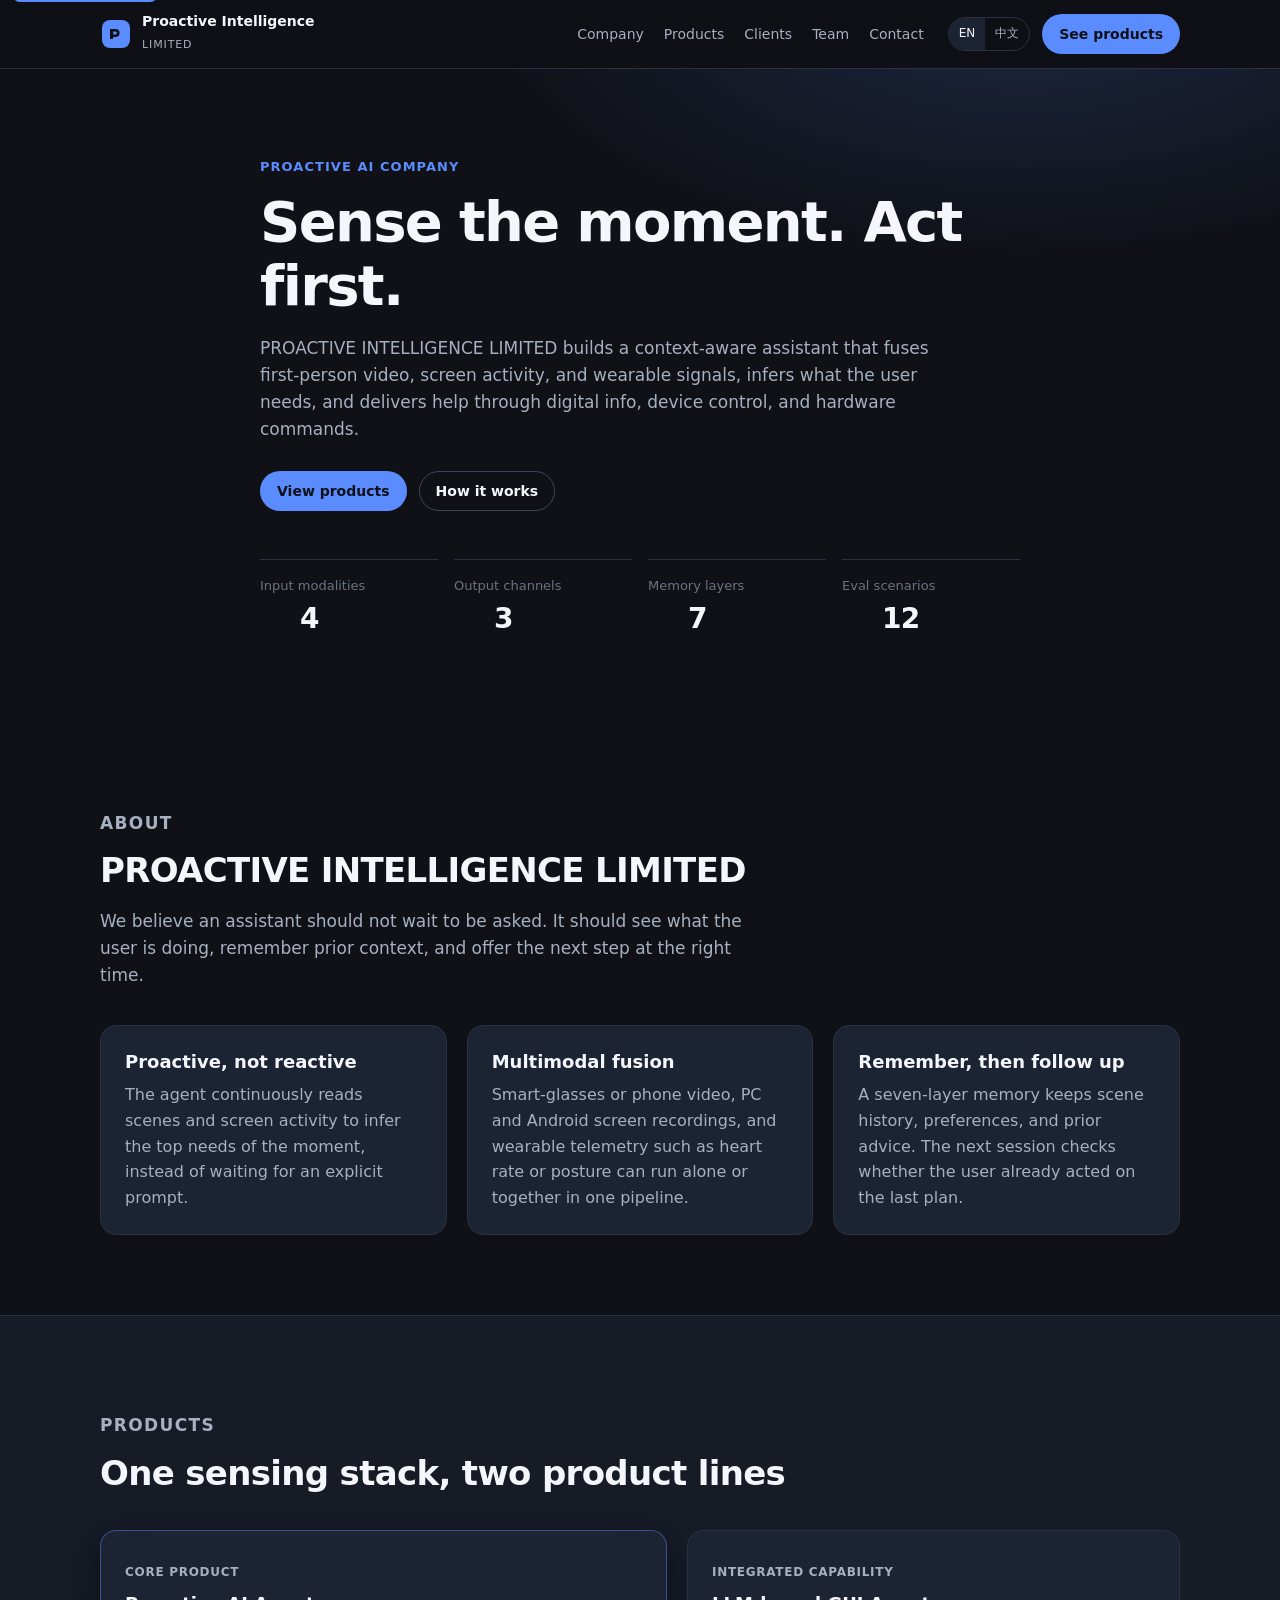
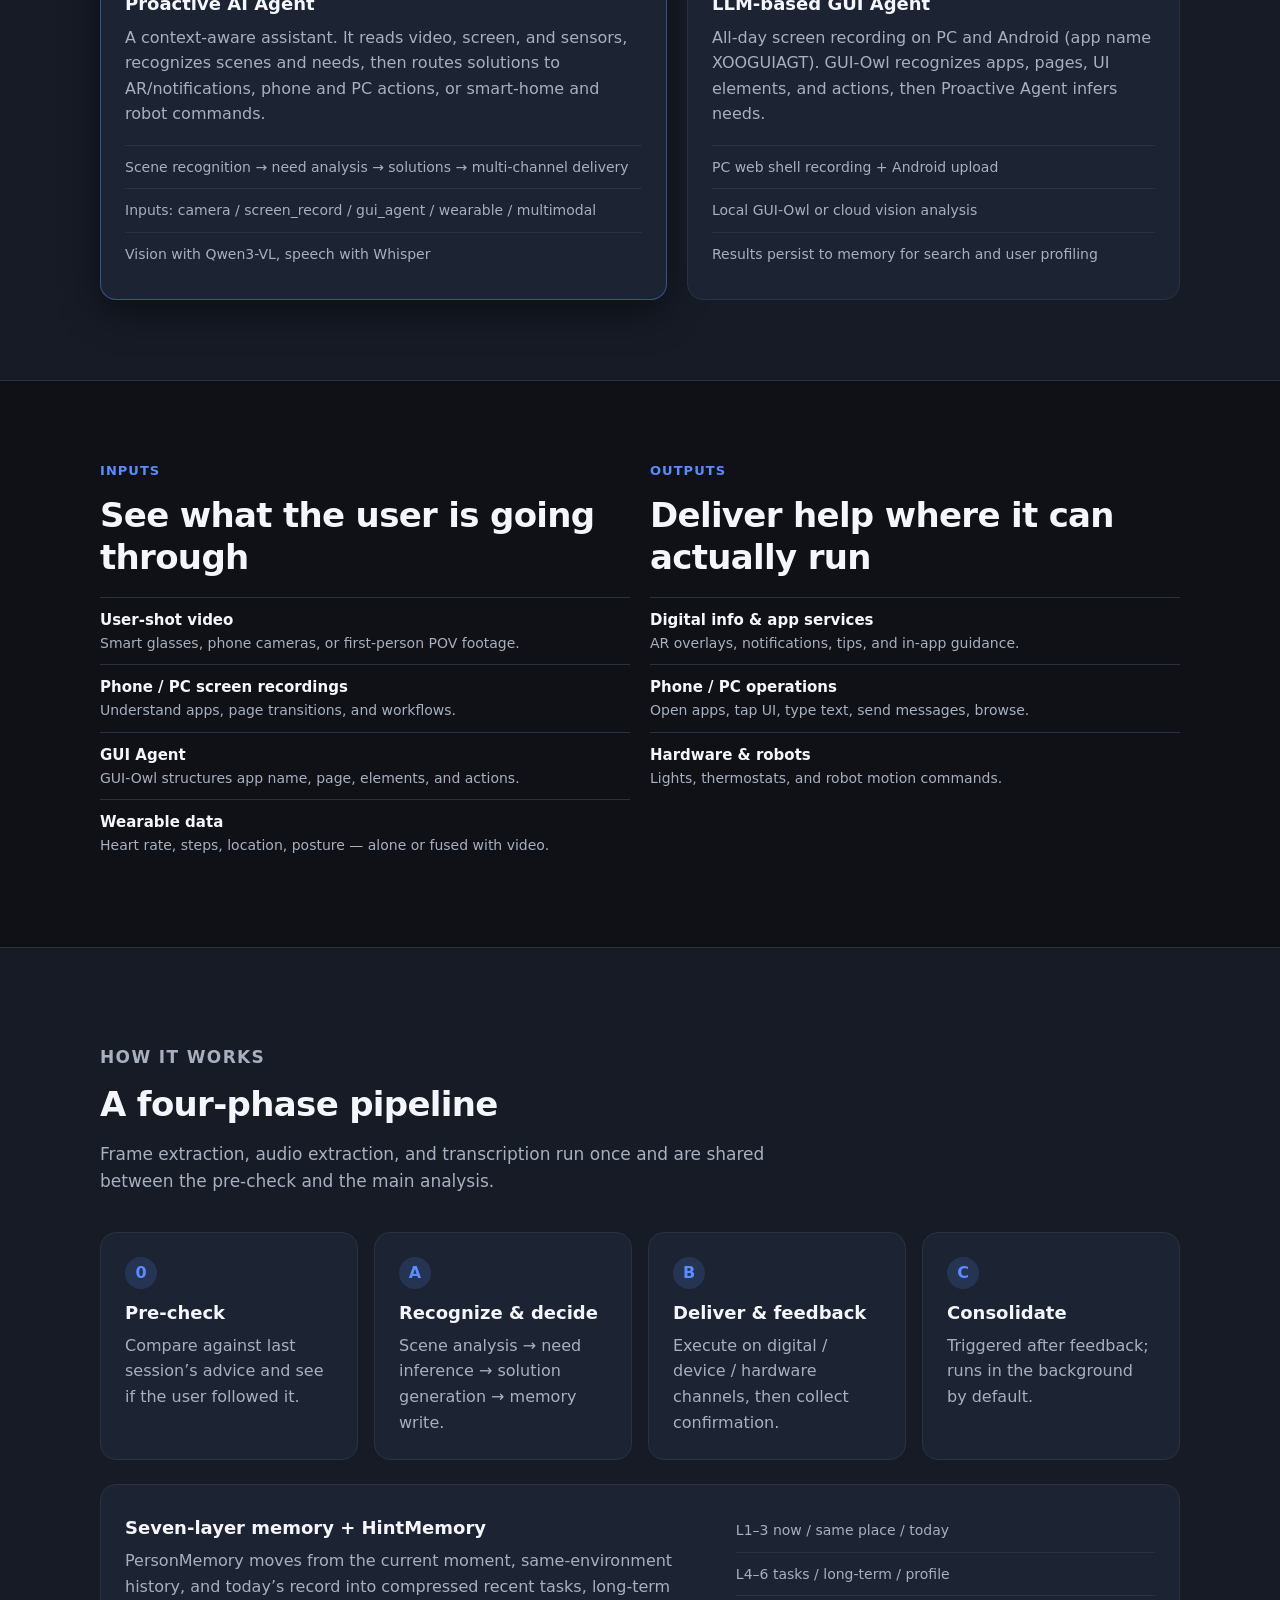
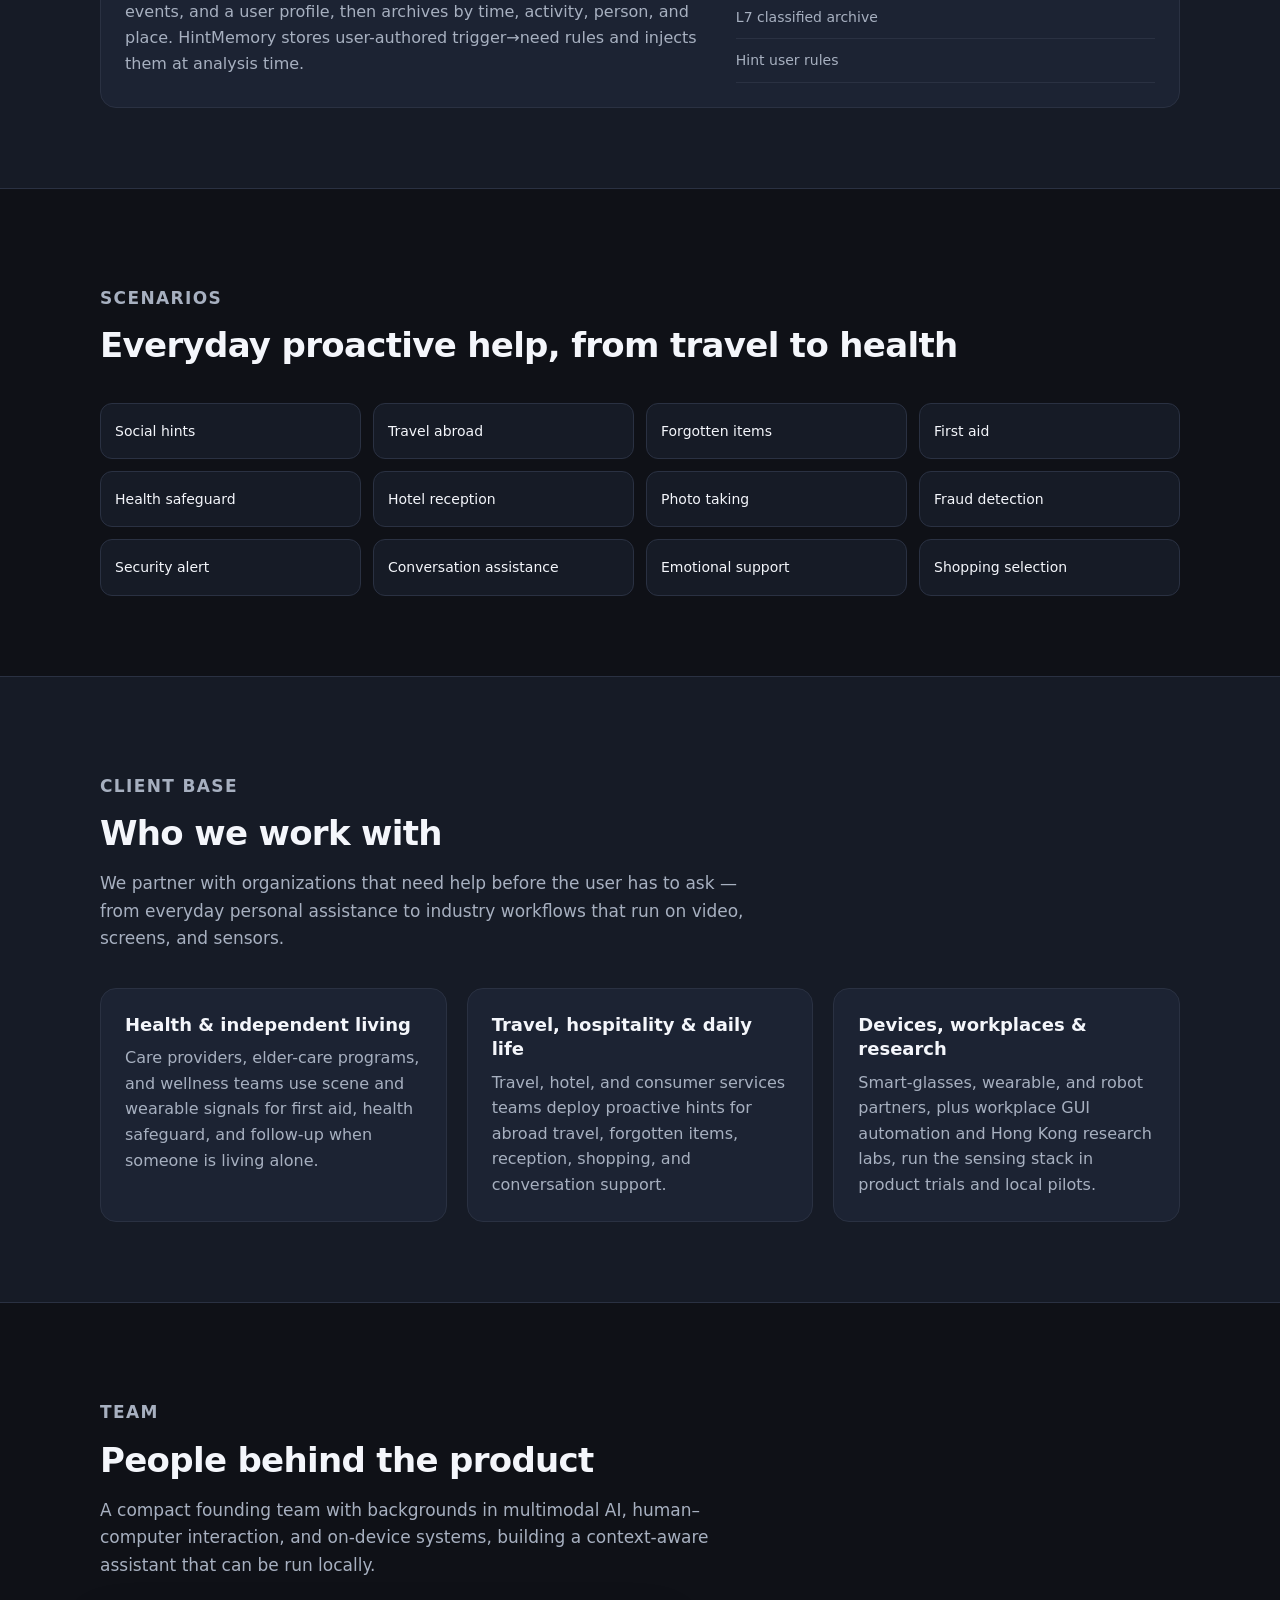
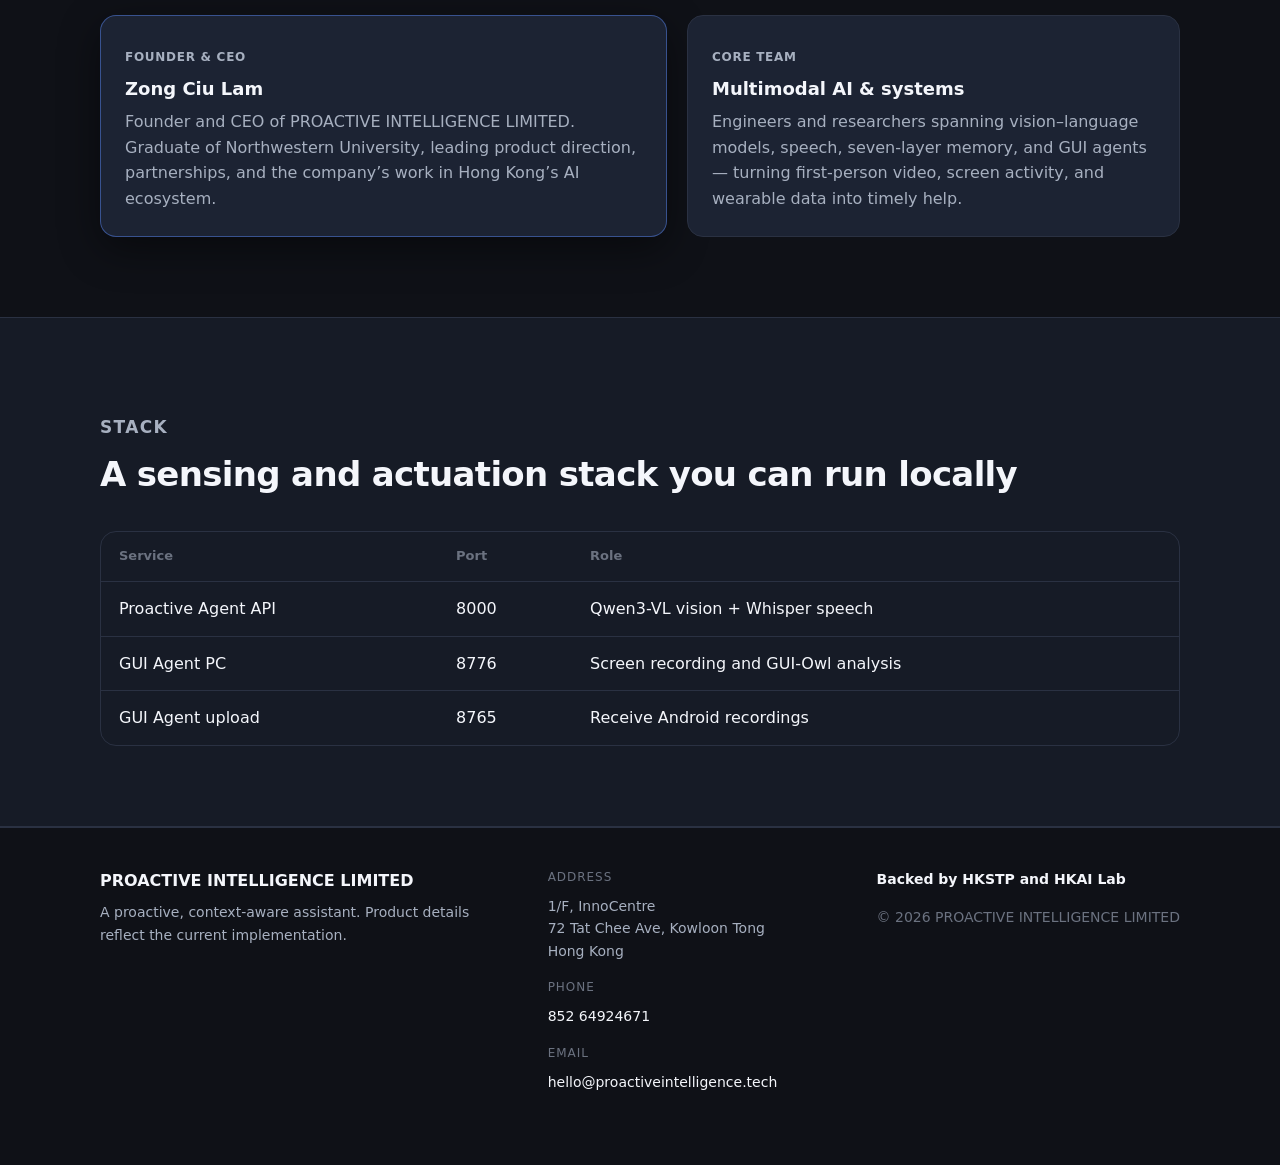
==== index.html @ 1b274da7 "Add client and team sections and refresh company contact details Update the public site with client-" ====
<!DOCTYPE html>
<html lang="en">
  <head>
    <meta charset="UTF-8" />
    <meta name="viewport" content="width=device-width, initial-scale=1" />
    <meta
      name="description"
      content="PROACTIVE INTELLIGENCE LIMITED builds a context-aware assistant that senses multimodal input and acts through multiple output channels."
    />
    <title>PROACTIVE INTELLIGENCE LIMITED</title>
    <link rel="canonical" href="https://proactiveintelligence.github.io/" />
    <link rel="icon" href="favicon.svg" type="image/svg+xml" />
    <link rel="stylesheet" href="styles.css" />
    <script>
      if (location.hostname === "proactiveaiagent.github.io") {
        location.replace("https://proactiveintelligence.github.io/" + location.hash);
      }
    </script>
  </head>
  <body>
    <a class="skip-link" href="#main">Skip to content</a>

    <header class="site-header">
      <div class="wrap header-inner">
        <a class="brand" href="#top" aria-label="PROACTIVE INTELLIGENCE LIMITED">
          <svg class="brand-mark" viewBox="0 0 32 32" aria-hidden="true">
            <rect x="2" y="2" width="28" height="28" rx="8" fill="#5B8CFF" />
            <path
              d="M10 21V11h5.2c2.7 0 4.4 1.6 4.4 4s-1.7 4-4.4 4H13.2V21H10zm3.2-4.4h1.8c1.1 0 1.8-.6 1.8-1.6s-.7-1.6-1.8-1.6h-1.8v3.2z"
              fill="#0F1117"
            />
          </svg>
          <span>
            <strong>Proactive Intelligence</strong>
            <small>Limited</small>
          </span>
        </a>
        <nav class="nav" aria-label="Primary">
          <a href="#company" data-i18n="nav.company">Company</a>
          <a href="#products" data-i18n="nav.products">Products</a>
          <a href="#clients" data-i18n="nav.clients">Clients</a>
          <a href="#team" data-i18n="nav.team">Team</a>
          <a href="#contact" data-i18n="nav.contact">Contact</a>
        </nav>
        <div class="header-actions">
          <div class="lang-switch" role="group" aria-label="Language">
            <button type="button" data-lang="en" class="is-active">EN</button>
            <button type="button" data-lang="zh">中文</button>
          </div>
          <a class="btn btn-primary" href="#products" data-i18n="nav.cta">See products</a>
        </div>
      </div>
    </header>

    <main id="main">
      <section class="hero" id="top">
        <div class="wrap hero-inner">
          <p class="eyebrow" data-i18n="hero.eyebrow">Proactive AI company</p>
          <h1 data-i18n="hero.title">Sense the moment. Act first.</h1>
          <p class="lede" data-i18n="hero.lede">
            PROACTIVE INTELLIGENCE LIMITED builds a context-aware assistant that fuses first-person video, screen activity, and wearable signals, infers what the user needs, and delivers help through digital info, device control, and hardware commands.
          </p>
          <div class="hero-actions">
            <a class="btn btn-primary" href="#products" data-i18n="hero.cta1">View products</a>
            <a class="btn btn-ghost" href="#pipeline" data-i18n="hero.cta2">How it works</a>
          </div>
          <dl class="stats" aria-label="Product snapshot">
            <div>
              <dt data-i18n="stats.s1k">Input modalities</dt>
              <dd>4</dd>
            </div>
            <div>
              <dt data-i18n="stats.s2k">Output channels</dt>
              <dd>3</dd>
            </div>
            <div>
              <dt data-i18n="stats.s3k">Memory layers</dt>
              <dd>7</dd>
            </div>
            <div>
              <dt data-i18n="stats.s4k">Eval scenarios</dt>
              <dd>12</dd>
            </div>
          </dl>
        </div>
      </section>

      <section class="section" id="company">
        <div class="wrap">
          <header class="section-head">
            <p class="eyebrow" data-i18n="company.eyebrow">About</p>
            <h2 data-i18n="company.title">PROACTIVE INTELLIGENCE LIMITED</h2>
            <p data-i18n="company.lede">
              We believe an assistant should not wait to be asked. It should see what the user is doing, remember prior context, and offer the next step at the right time.
            </p>
          </header>
          <div class="grid-3">
            <article class="card">
              <h3 data-i18n="company.c1t">Proactive, not reactive</h3>
              <p data-i18n="company.c1p">
                The agent continuously reads scenes and screen activity to infer the top needs of the moment, instead of waiting for an explicit prompt.
              </p>
            </article>
            <article class="card">
              <h3 data-i18n="company.c2t">Multimodal fusion</h3>
              <p data-i18n="company.c2p">
                Smart-glasses or phone video, PC and Android screen recordings, and wearable telemetry such as heart rate or posture can run alone or together in one pipeline.
              </p>
            </article>
            <article class="card">
              <h3 data-i18n="company.c3t">Remember, then follow up</h3>
              <p data-i18n="company.c3p">
                A seven-layer memory keeps scene history, preferences, and prior advice. The next session checks whether the user already acted on the last plan.
              </p>
            </article>
          </div>
        </div>
      </section>

      <section class="section section-alt" id="products">
        <div class="wrap">
          <header class="section-head">
            <p class="eyebrow" data-i18n="products.eyebrow">Products</p>
            <h2 data-i18n="products.title">One sensing stack, two product lines</h2>
          </header>
          <div class="product-grid">
            <article class="product-card featured">
              <p class="tag" data-i18n="products.p1tag">Core product</p>
              <h3>Proactive AI Agent</h3>
              <p data-i18n="products.p1p">
                A context-aware assistant. It reads video, screen, and sensors, recognizes scenes and needs, then routes solutions to AR/notifications, phone and PC actions, or smart-home and robot commands.
              </p>
              <ul>
                <li data-i18n="products.p1l1">Scene recognition → need analysis → solutions → multi-channel delivery</li>
                <li data-i18n="products.p1l2">Inputs: camera / screen_record / gui_agent / wearable / multimodal</li>
                <li data-i18n="products.p1l3">Vision with Qwen3-VL, speech with Whisper</li>
              </ul>
            </article>
            <article class="product-card">
              <p class="tag tag-muted" data-i18n="products.p2tag">Integrated capability</p>
              <h3>LLM-based GUI Agent</h3>
              <p data-i18n="products.p2p">
                All-day screen recording on PC and Android (app name XOOGUIAGT). GUI-Owl recognizes apps, pages, UI elements, and actions, then Proactive Agent infers needs.
              </p>
              <ul>
                <li data-i18n="products.p2l1">PC web shell recording + Android upload</li>
                <li data-i18n="products.p2l2">Local GUI-Owl or cloud vision analysis</li>
                <li data-i18n="products.p2l3">Results persist to memory for search and user profiling</li>
              </ul>
            </article>
          </div>
        </div>
      </section>

      <section class="section" id="io">
        <div class="wrap">
          <div class="split">
            <div>
              <p class="eyebrow" data-i18n="io.inEyebrow">Inputs</p>
              <h2 data-i18n="io.inTitle">See what the user is going through</h2>
              <ul class="feature-list">
                <li>
                  <strong data-i18n="io.in1t">User-shot video</strong>
                  <span data-i18n="io.in1p">Smart glasses, phone cameras, or first-person POV footage.</span>
                </li>
                <li>
                  <strong data-i18n="io.in2t">Phone / PC screen recordings</strong>
                  <span data-i18n="io.in2p">Understand apps, page transitions, and workflows.</span>
                </li>
                <li>
                  <strong data-i18n="io.in3t">GUI Agent</strong>
                  <span data-i18n="io.in3p">GUI-Owl structures app name, page, elements, and actions.</span>
                </li>
                <li>
                  <strong data-i18n="io.in4t">Wearable data</strong>
                  <span data-i18n="io.in4p">Heart rate, steps, location, posture — alone or fused with video.</span>
                </li>
              </ul>
            </div>
            <div>
              <p class="eyebrow" data-i18n="io.outEyebrow">Outputs</p>
              <h2 data-i18n="io.outTitle">Deliver help where it can actually run</h2>
              <ul class="feature-list">
                <li>
                  <strong data-i18n="io.out1t">Digital info &amp; app services</strong>
                  <span data-i18n="io.out1p">AR overlays, notifications, tips, and in-app guidance.</span>
                </li>
                <li>
                  <strong data-i18n="io.out2t">Phone / PC operations</strong>
                  <span data-i18n="io.out2p">Open apps, tap UI, type text, send messages, browse.</span>
                </li>
                <li>
                  <strong data-i18n="io.out3t">Hardware &amp; robots</strong>
                  <span data-i18n="io.out3p">Lights, thermostats, and robot motion commands.</span>
                </li>
              </ul>
            </div>
          </div>
        </div>
      </section>

      <section class="section section-alt" id="pipeline">
        <div class="wrap">
          <header class="section-head">
            <p class="eyebrow" data-i18n="pipe.eyebrow">How it works</p>
            <h2 data-i18n="pipe.title">A four-phase pipeline</h2>
            <p data-i18n="pipe.lede">
              Frame extraction, audio extraction, and transcription run once and are shared between the pre-check and the main analysis.
            </p>
          </header>
          <ol class="steps">
            <li>
              <span class="step-index">0</span>
              <h3 data-i18n="pipe.s0t">Pre-check</h3>
              <p data-i18n="pipe.s0p">Compare against last session’s advice and see if the user followed it.</p>
            </li>
            <li>
              <span class="step-index">A</span>
              <h3 data-i18n="pipe.sAt">Recognize &amp; decide</h3>
              <p data-i18n="pipe.sAp">Scene analysis → need inference → solution generation → memory write.</p>
            </li>
            <li>
              <span class="step-index">B</span>
              <h3 data-i18n="pipe.sBt">Deliver &amp; feedback</h3>
              <p data-i18n="pipe.sBp">Execute on digital / device / hardware channels, then collect confirmation.</p>
            </li>
            <li>
              <span class="step-index">C</span>
              <h3 data-i18n="pipe.sCt">Consolidate</h3>
              <p data-i18n="pipe.sCp">Triggered after feedback; runs in the background by default.</p>
            </li>
          </ol>
          <div class="memory-panel">
            <div>
              <h3 data-i18n="mem.title">Seven-layer memory + HintMemory</h3>
              <p data-i18n="mem.p">
                PersonMemory moves from the current moment, same-environment history, and today’s record into compressed recent tasks, long-term events, and a user profile, then archives by time, activity, person, and place. HintMemory stores user-authored trigger→need rules and injects them at analysis time.
              </p>
            </div>
            <ol class="layers" aria-label="Memory layers">
              <li data-i18n="mem.l1">L1–3 now / same place / today</li>
              <li data-i18n="mem.l2">L4–6 tasks / long-term / profile</li>
              <li data-i18n="mem.l3">L7 classified archive</li>
              <li data-i18n="mem.l4">Hint user rules</li>
            </ol>
          </div>
        </div>
      </section>

      <section class="section" id="scenarios">
        <div class="wrap">
          <header class="section-head">
            <p class="eyebrow" data-i18n="sc.eyebrow">Scenarios</p>
            <h2 data-i18n="sc.title">Everyday proactive help, from travel to health</h2>
          </header>
          <ul class="scenario-grid">
            <li data-i18n="sc.1">Social hints</li>
            <li data-i18n="sc.2">Travel abroad</li>
            <li data-i18n="sc.3">Forgotten items</li>
            <li data-i18n="sc.4">First aid</li>
            <li data-i18n="sc.5">Health safeguard</li>
            <li data-i18n="sc.6">Hotel reception</li>
            <li data-i18n="sc.7">Photo taking</li>
            <li data-i18n="sc.8">Fraud detection</li>
            <li data-i18n="sc.9">Security alert</li>
            <li data-i18n="sc.10">Conversation assistance</li>
            <li data-i18n="sc.11">Emotional support</li>
            <li data-i18n="sc.12">Shopping selection</li>
          </ul>
        </div>
      </section>

      <section class="section section-alt" id="clients">
        <div class="wrap">
          <header class="section-head">
            <p class="eyebrow" data-i18n="clients.eyebrow">Client base</p>
            <h2 data-i18n="clients.title">Who we work with</h2>
            <p data-i18n="clients.lede">
              We partner with organizations that need help before the user has to ask — from everyday personal assistance to industry workflows that run on video, screens, and sensors.
            </p>
          </header>
          <div class="grid-3">
            <article class="card">
              <h3 data-i18n="clients.c1t">Health &amp; independent living</h3>
              <p data-i18n="clients.c1p">
                Care providers, elder-care programs, and wellness teams use scene and wearable signals for first aid, health safeguard, and follow-up when someone is living alone.
              </p>
            </article>
            <article class="card">
              <h3 data-i18n="clients.c2t">Travel, hospitality &amp; daily life</h3>
              <p data-i18n="clients.c2p">
                Travel, hotel, and consumer services teams deploy proactive hints for abroad travel, forgotten items, reception, shopping, and conversation support.
              </p>
            </article>
            <article class="card">
              <h3 data-i18n="clients.c3t">Devices, workplaces &amp; research</h3>
              <p data-i18n="clients.c3p">
                Smart-glasses, wearable, and robot partners, plus workplace GUI automation and Hong Kong research labs, run the sensing stack in product trials and local pilots.
              </p>
            </article>
          </div>
        </div>
      </section>

      <section class="section" id="team">
        <div class="wrap">
          <header class="section-head">
            <p class="eyebrow" data-i18n="team.eyebrow">Team</p>
            <h2 data-i18n="team.title">People behind the product</h2>
            <p data-i18n="team.lede">
              A compact founding team with backgrounds in multimodal AI, human–computer interaction, and on-device systems, building a context-aware assistant that can be run locally.
            </p>
          </header>
          <div class="team-grid">
            <article class="card team-card featured">
              <p class="tag" data-i18n="team.ceoRole">Founder &amp; CEO</p>
              <h3>Zong Ciu Lam</h3>
              <p data-i18n="team.ceoP">
                Founder and CEO of PROACTIVE INTELLIGENCE LIMITED. Graduate of Northwestern University, leading product direction, partnerships, and the company’s work in Hong Kong’s AI ecosystem.
              </p>
            </article>
            <article class="card team-card">
              <p class="tag tag-muted" data-i18n="team.coreRole">Core team</p>
              <h3 data-i18n="team.coreT">Multimodal AI &amp; systems</h3>
              <p data-i18n="team.coreP">
                Engineers and researchers spanning vision–language models, speech, seven-layer memory, and GUI agents — turning first-person video, screen activity, and wearable data into timely help.
              </p>
            </article>
          </div>
        </div>
      </section>

      <section class="section section-alt" id="stack">
        <div class="wrap">
          <header class="section-head">
            <p class="eyebrow" data-i18n="stack.eyebrow">Stack</p>
            <h2 data-i18n="stack.title">A sensing and actuation stack you can run locally</h2>
          </header>
          <div class="table-wrap" role="region" aria-label="Services" tabindex="0">
            <table>
              <thead>
                <tr>
                  <th data-i18n="stack.th1">Service</th>
                  <th data-i18n="stack.th2">Port</th>
                  <th data-i18n="stack.th3">Role</th>
                </tr>
              </thead>
              <tbody>
                <tr>
                  <td>Proactive Agent API</td>
                  <td>8000</td>
                  <td data-i18n="stack.r1">Qwen3-VL vision + Whisper speech</td>
                </tr>
                <tr>
                  <td>GUI Agent PC</td>
                  <td>8776</td>
                  <td data-i18n="stack.r2">Screen recording and GUI-Owl analysis</td>
                </tr>
                <tr>
                  <td>GUI Agent upload</td>
                  <td>8765</td>
                  <td data-i18n="stack.r3">Receive Android recordings</td>
                </tr>
              </tbody>
            </table>
          </div>
        </div>
      </section>
    </main>

    <footer class="site-footer" id="contact">
      <div class="wrap footer-inner">
        <div>
          <strong>PROACTIVE INTELLIGENCE LIMITED</strong>
          <p data-i18n="footer.p">A proactive, context-aware assistant. Product details reflect the current implementation.</p>
        </div>
        <address class="footer-contact">
          <p class="contact-label" data-i18n="footer.addrLabel">Address</p>
          <p>
            1/F, InnoCentre<br />
            72 Tat Chee Ave, Kowloon Tong<br />
            Hong Kong
          </p>
          <p class="contact-label" data-i18n="footer.phoneLabel">Phone</p>
          <p><a href="tel:+85264924671">852 64924671</a></p>
          <p class="contact-label" data-i18n="footer.emailLabel">Email</p>
          <p><a href="mailto:hello@proactiveintelligence.tech">hello@proactiveintelligence.tech</a></p>
        </address>
        <div class="footer-meta">
          <p class="backed-by" data-i18n="footer.backed">Backed by HKSTP and HKAI Lab</p>
          <p class="copyright">© 2026 PROACTIVE INTELLIGENCE LIMITED</p>
        </div>
      </div>
    </footer>

    <script src="app.js"></script>
  </body>
</html>
---- styles.css ----
:root {
  --bg: #0f1117;
  --surface: #161b26;
  --elevated: #1c2333;
  --text: #f4f6fb;
  --muted: #a7b0c0;
  --faint: #6b7280;
  --accent: #5b8cff;
  --accent-hover: #7ba3ff;
  --success: #34d399;
  --border: #2a3142;
  --border-strong: #3d4659;
  --radius: 16px;
  --shadow: 0 12px 40px rgba(0, 0, 0, 0.45);
  --font: system-ui, -apple-system, "Segoe UI", Roboto, "PingFang SC",
    "Microsoft YaHei", sans-serif;
  --max: 1080px;
}

*,
*::before,
*::after {
  box-sizing: border-box;
}

html {
  scroll-behavior: smooth;
}

body {
  margin: 0;
  font-family: var(--font);
  background: var(--bg);
  color: var(--text);
  line-height: 1.6;
  -webkit-font-smoothing: antialiased;
}

img,
svg {
  display: block;
  max-width: 100%;
}

a {
  color: inherit;
  text-decoration: none;
}

h1,
h2,
h3,
p,
ul,
ol,
dl,
figure {
  margin: 0;
}

.skip-link {
  position: absolute;
  left: 12px;
  top: -40px;
  background: var(--accent);
  color: var(--bg);
  padding: 8px 12px;
  border-radius: 8px;
  z-index: 20;
}

.skip-link:focus {
  top: 12px;
}

.wrap {
  width: min(var(--max), calc(100% - 40px));
  margin-inline: auto;
}

.site-header {
  position: sticky;
  top: 0;
  z-index: 10;
  background: rgba(15, 17, 23, 0.88);
  backdrop-filter: blur(16px);
  border-bottom: 1px solid var(--border);
}

.header-inner {
  display: flex;
  align-items: center;
  gap: 24px;
  min-height: 68px;
}

.brand {
  display: flex;
  align-items: center;
  gap: 10px;
  flex-shrink: 0;
}

.brand-mark {
  width: 32px;
  height: 32px;
}

.brand strong {
  display: block;
  font-size: 14px;
  line-height: 1.2;
}

.brand small {
  color: var(--muted);
  font-size: 11px;
  letter-spacing: 0.08em;
  text-transform: uppercase;
}

.nav {
  display: flex;
  gap: 20px;
  margin-left: auto;
}

.nav a {
  color: var(--muted);
  font-size: 14px;
}

.nav a:hover,
.nav a:focus-visible {
  color: var(--text);
}

.header-actions {
  display: flex;
  align-items: center;
  gap: 12px;
}

.lang-switch {
  display: flex;
  border: 1px solid var(--border);
  border-radius: 999px;
  overflow: hidden;
}

.lang-switch button {
  background: transparent;
  color: var(--muted);
  border: 0;
  padding: 6px 10px;
  font: inherit;
  font-size: 12px;
  cursor: pointer;
}

.lang-switch button.is-active {
  background: var(--elevated);
  color: var(--text);
}

.btn {
  display: inline-flex;
  align-items: center;
  justify-content: center;
  min-height: 40px;
  padding: 0 16px;
  border-radius: 999px;
  font-size: 14px;
  font-weight: 600;
  border: 1px solid transparent;
}

.btn-primary {
  background: var(--accent);
  color: var(--bg);
}

.btn-primary:hover,
.btn-primary:focus-visible {
  background: var(--accent-hover);
}

.btn-ghost {
  border-color: var(--border-strong);
  color: var(--text);
}

.btn-ghost:hover,
.btn-ghost:focus-visible {
  border-color: var(--accent);
}

.hero {
  padding: 88px 0 72px;
  background:
    radial-gradient(900px 420px at 80% -10%, rgba(91, 140, 255, 0.18), transparent 60%),
    var(--bg);
}

.hero-inner {
  max-width: 760px;
}

.eyebrow {
  color: var(--accent);
  font-size: 13px;
  font-weight: 600;
  letter-spacing: 0.08em;
  text-transform: uppercase;
  margin-bottom: 12px;
}

h1 {
  font-size: clamp(36px, 6vw, 56px);
  line-height: 1.15;
  letter-spacing: -0.03em;
}

h2 {
  font-size: clamp(26px, 3vw, 34px);
  line-height: 1.25;
  letter-spacing: -0.02em;
}

h3 {
  font-size: 18px;
  line-height: 1.35;
}

.lede,
.section-head p {
  color: var(--muted);
  font-size: 17px;
  margin-top: 16px;
  max-width: 62ch;
}

.hero-actions {
  display: flex;
  gap: 12px;
  margin-top: 28px;
  flex-wrap: wrap;
}

.stats {
  display: grid;
  grid-template-columns: repeat(4, minmax(0, 1fr));
  gap: 16px;
  margin-top: 48px;
}

.stats div {
  padding: 16px 0 0;
  border-top: 1px solid var(--border);
}

.stats dt {
  color: var(--faint);
  font-size: 13px;
}

.stats dd {
  font-size: 28px;
  font-weight: 700;
  letter-spacing: -0.03em;
}

.section {
  padding: 80px 0;
}

.section-alt {
  background: var(--surface);
  border-block: 1px solid var(--border);
}

.section-head {
  margin-bottom: 36px;
}

.grid-3,
.product-grid,
.split {
  display: grid;
  gap: 20px;
}

.grid-3,
.split {
  grid-template-columns: repeat(2, minmax(0, 1fr));
}

.grid-3 {
  grid-template-columns: repeat(3, minmax(0, 1fr));
}

.card,
.product-card,
.memory-panel,
.steps li {
  background: var(--elevated);
  border: 1px solid var(--border);
  border-radius: var(--radius);
  padding: 24px;
}

.card p,
.product-card p,
.steps p,
.memory-panel p,
.feature-list span {
  color: var(--muted);
  margin-top: 8px;
}

.product-grid {
  grid-template-columns: 1.15fr 1fr;
}

.product-card.featured,
.team-card.featured {
  border-color: rgba(91, 140, 255, 0.45);
  box-shadow: var(--shadow);
}

.team-grid {
  display: grid;
  grid-template-columns: 1.15fr 1fr;
  gap: 20px;
}

.tag {
  display: inline-block;
  color: var(--accent);
  font-size: 12px;
  font-weight: 600;
  letter-spacing: 0.06em;
  text-transform: uppercase;
  margin-bottom: 10px;
}

.tag-muted {
  color: var(--success);
}

.product-card ul,
.feature-list {
  list-style: none;
  padding: 0;
  margin-top: 18px;
}

.product-card li,
.feature-list li {
  padding: 10px 0;
  border-top: 1px solid var(--border);
  color: var(--muted);
  font-size: 14px;
}

.feature-list strong {
  display: block;
  color: var(--text);
  font-size: 15px;
}

.steps {
  list-style: none;
  padding: 0;
  display: grid;
  grid-template-columns: repeat(4, minmax(0, 1fr));
  gap: 16px;
}

.step-index {
  display: inline-flex;
  align-items: center;
  justify-content: center;
  width: 32px;
  height: 32px;
  border-radius: 999px;
  background: rgba(91, 140, 255, 0.16);
  color: var(--accent);
  font-weight: 700;
  margin-bottom: 12px;
}

.memory-panel {
  display: grid;
  grid-template-columns: 1.4fr 1fr;
  gap: 24px;
  margin-top: 24px;
  align-items: center;
}

.layers {
  list-style: none;
  padding: 0;
}

.layers li {
  padding: 10px 0;
  border-bottom: 1px solid var(--border);
  color: var(--muted);
  font-size: 14px;
}

.scenario-grid {
  list-style: none;
  padding: 0;
  display: grid;
  grid-template-columns: repeat(4, minmax(0, 1fr));
  gap: 12px;
}

.scenario-grid li {
  background: var(--surface);
  border: 1px solid var(--border);
  border-radius: 12px;
  padding: 16px 14px;
  font-size: 14px;
}

.table-wrap {
  overflow: auto;
  border: 1px solid var(--border);
  border-radius: var(--radius);
}

table {
  width: 100%;
  border-collapse: collapse;
  min-width: 560px;
}

th,
td {
  text-align: left;
  padding: 14px 18px;
  border-bottom: 1px solid var(--border);
}

th {
  color: var(--faint);
  font-size: 13px;
  font-weight: 600;
}

tbody tr:last-child td {
  border-bottom: 0;
}

.site-footer {
  padding: 40px 0 56px;
  border-top: 1px solid var(--border);
}

.footer-inner {
  display: grid;
  grid-template-columns: 1.4fr 1fr auto;
  gap: 32px;
  align-items: start;
}

.backed-by {
  color: var(--text) !important;
  font-weight: 600;
  margin-top: 0 !important;
}

.footer-meta {
  display: flex;
  flex-direction: column;
  gap: 8px;
}

.footer-contact {
  font-style: normal;
  color: var(--muted);
  font-size: 14px;
}

.footer-contact p {
  margin-top: 4px;
}

.contact-label {
  color: var(--faint) !important;
  font-size: 12px !important;
  letter-spacing: 0.08em;
  text-transform: uppercase;
  margin-top: 0 !important;
}

.contact-label + p {
  margin-bottom: 16px;
}

.footer-contact a {
  color: var(--text);
}

.footer-contact a:hover,
.footer-contact a:focus-visible {
  color: var(--accent);
}

.site-footer p {
  color: var(--muted);
  font-size: 14px;
  margin-top: 8px;
}

.copyright {
  color: var(--faint) !important;
}

:focus-visible {
  outline: 2px solid var(--accent);
  outline-offset: 3px;
}

@media (max-width: 900px) {
  .nav {
    display: none;
  }

  .grid-3,
  .product-grid,
  .team-grid,
  .split,
  .steps,
  .memory-panel,
  .scenario-grid,
  .stats {
    grid-template-columns: 1fr 1fr;
  }

  .hero {
    padding-top: 56px;
  }

  .footer-inner {
    grid-template-columns: 1fr 1fr;
  }

  .copyright {
    grid-column: 1 / -1;
  }
}

@media (max-width: 640px) {
  .wrap {
    width: min(var(--max), calc(100% - 24px));
  }

  .header-actions .btn {
    display: none;
  }

  .grid-3,
  .product-grid,
  .team-grid,
  .split,
  .steps,
  .memory-panel,
  .scenario-grid,
  .stats,
  .footer-inner {
    grid-template-columns: 1fr;
    display: grid;
  }

  .footer-inner {
    align-items: start;
  }
}

@media (prefers-reduced-motion: reduce) {
  html {
    scroll-behavior: auto;
  }
}
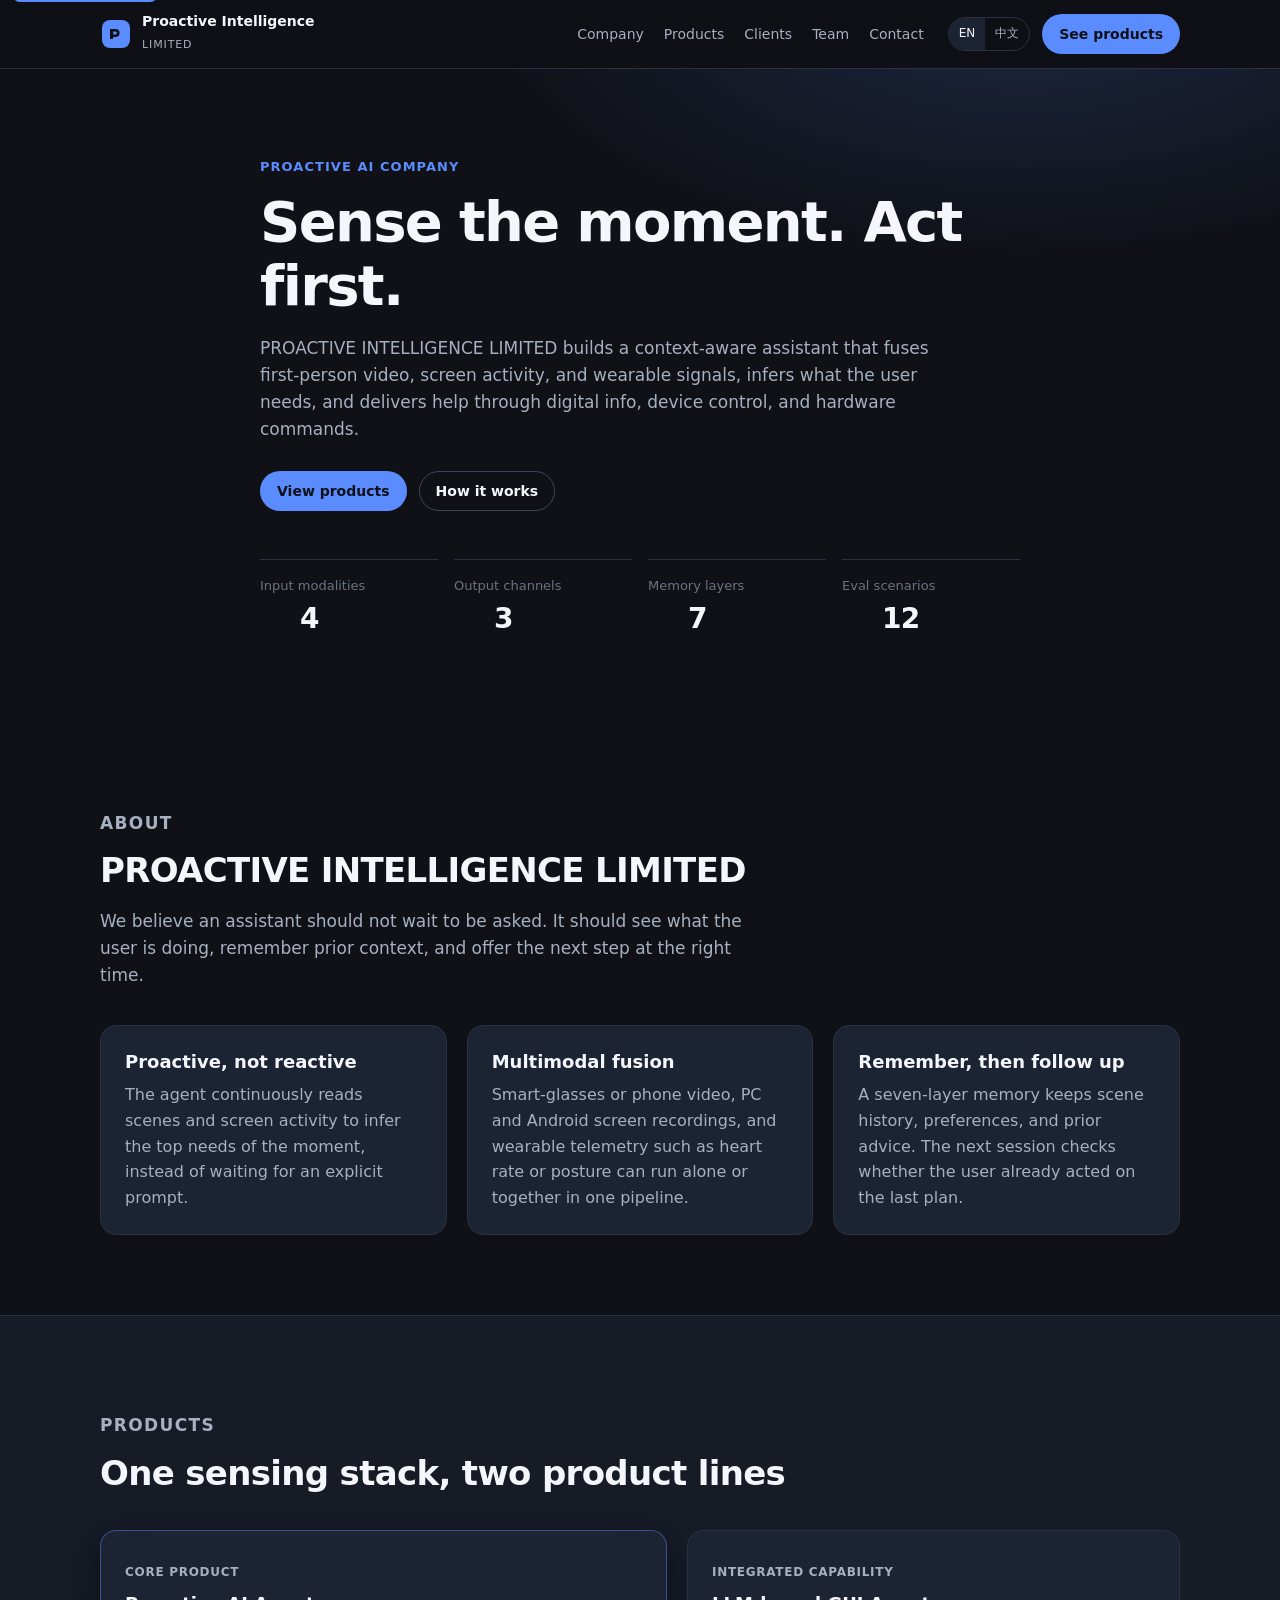
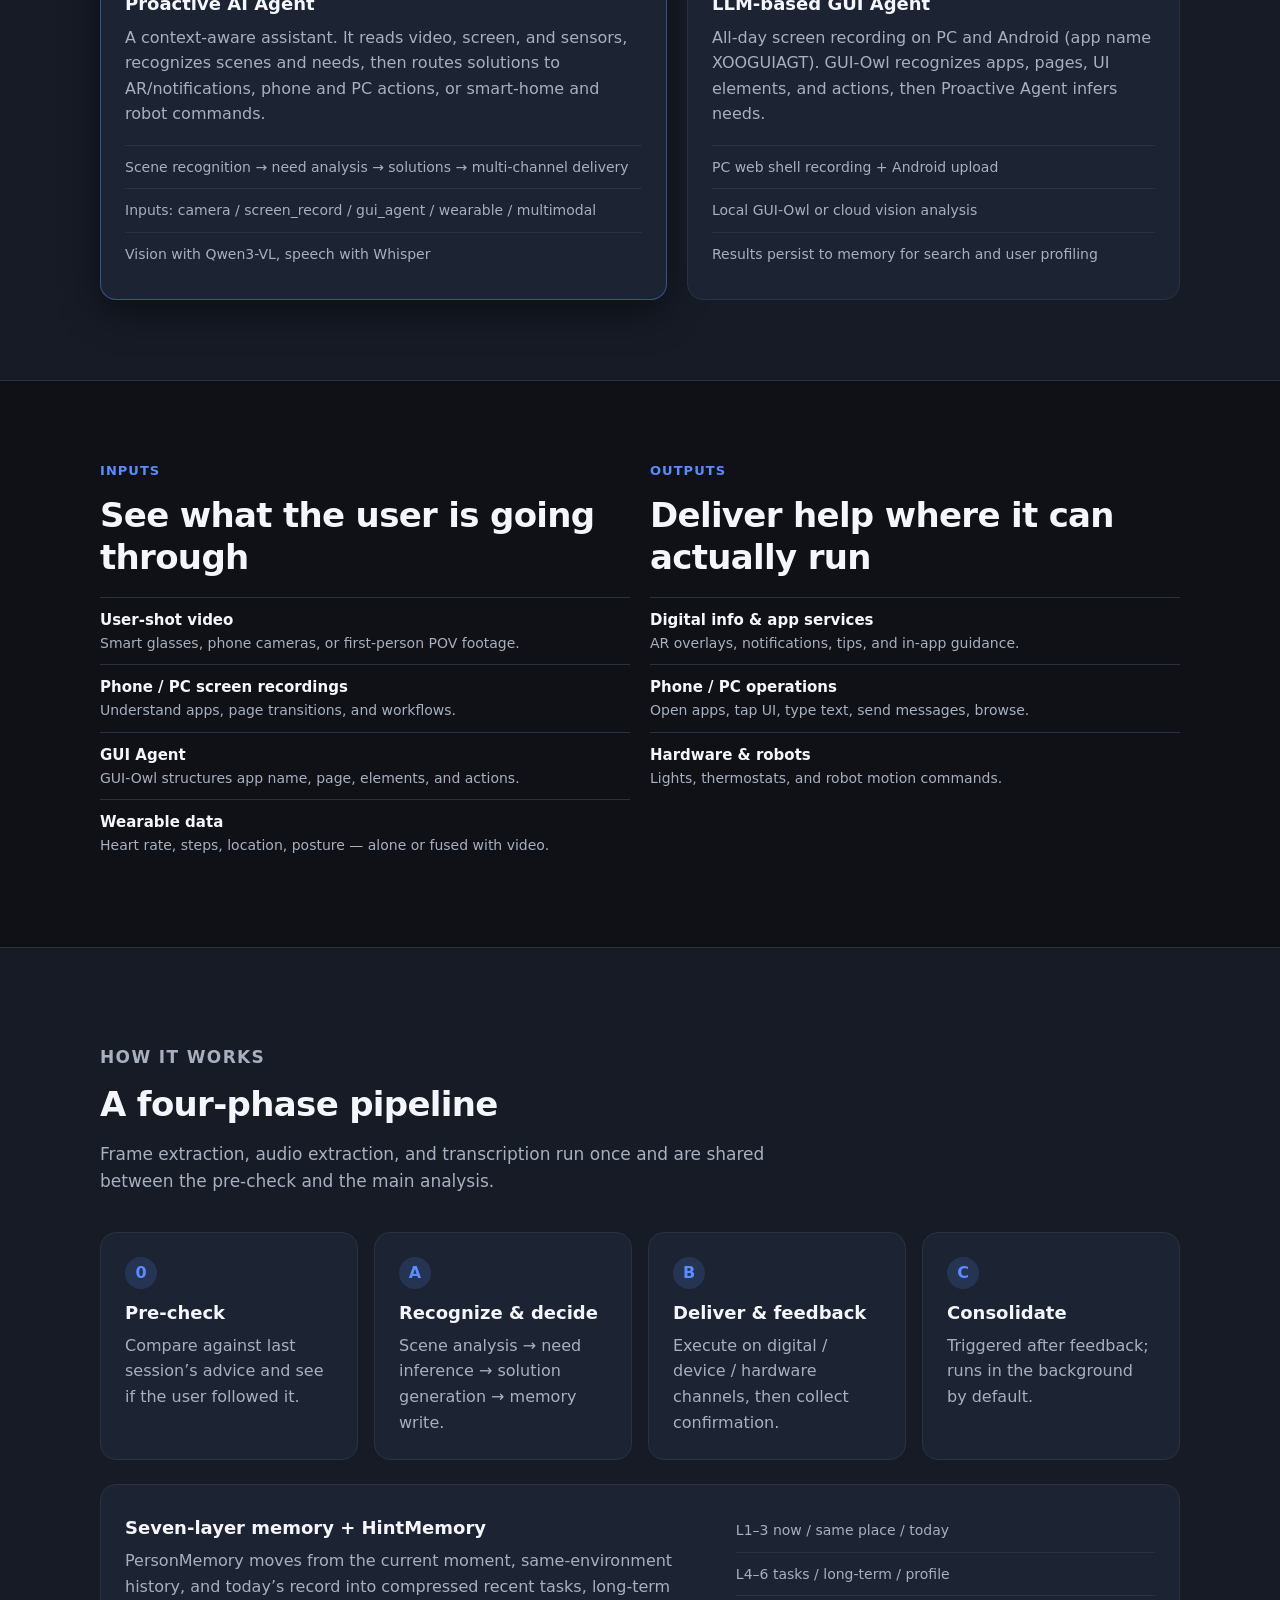
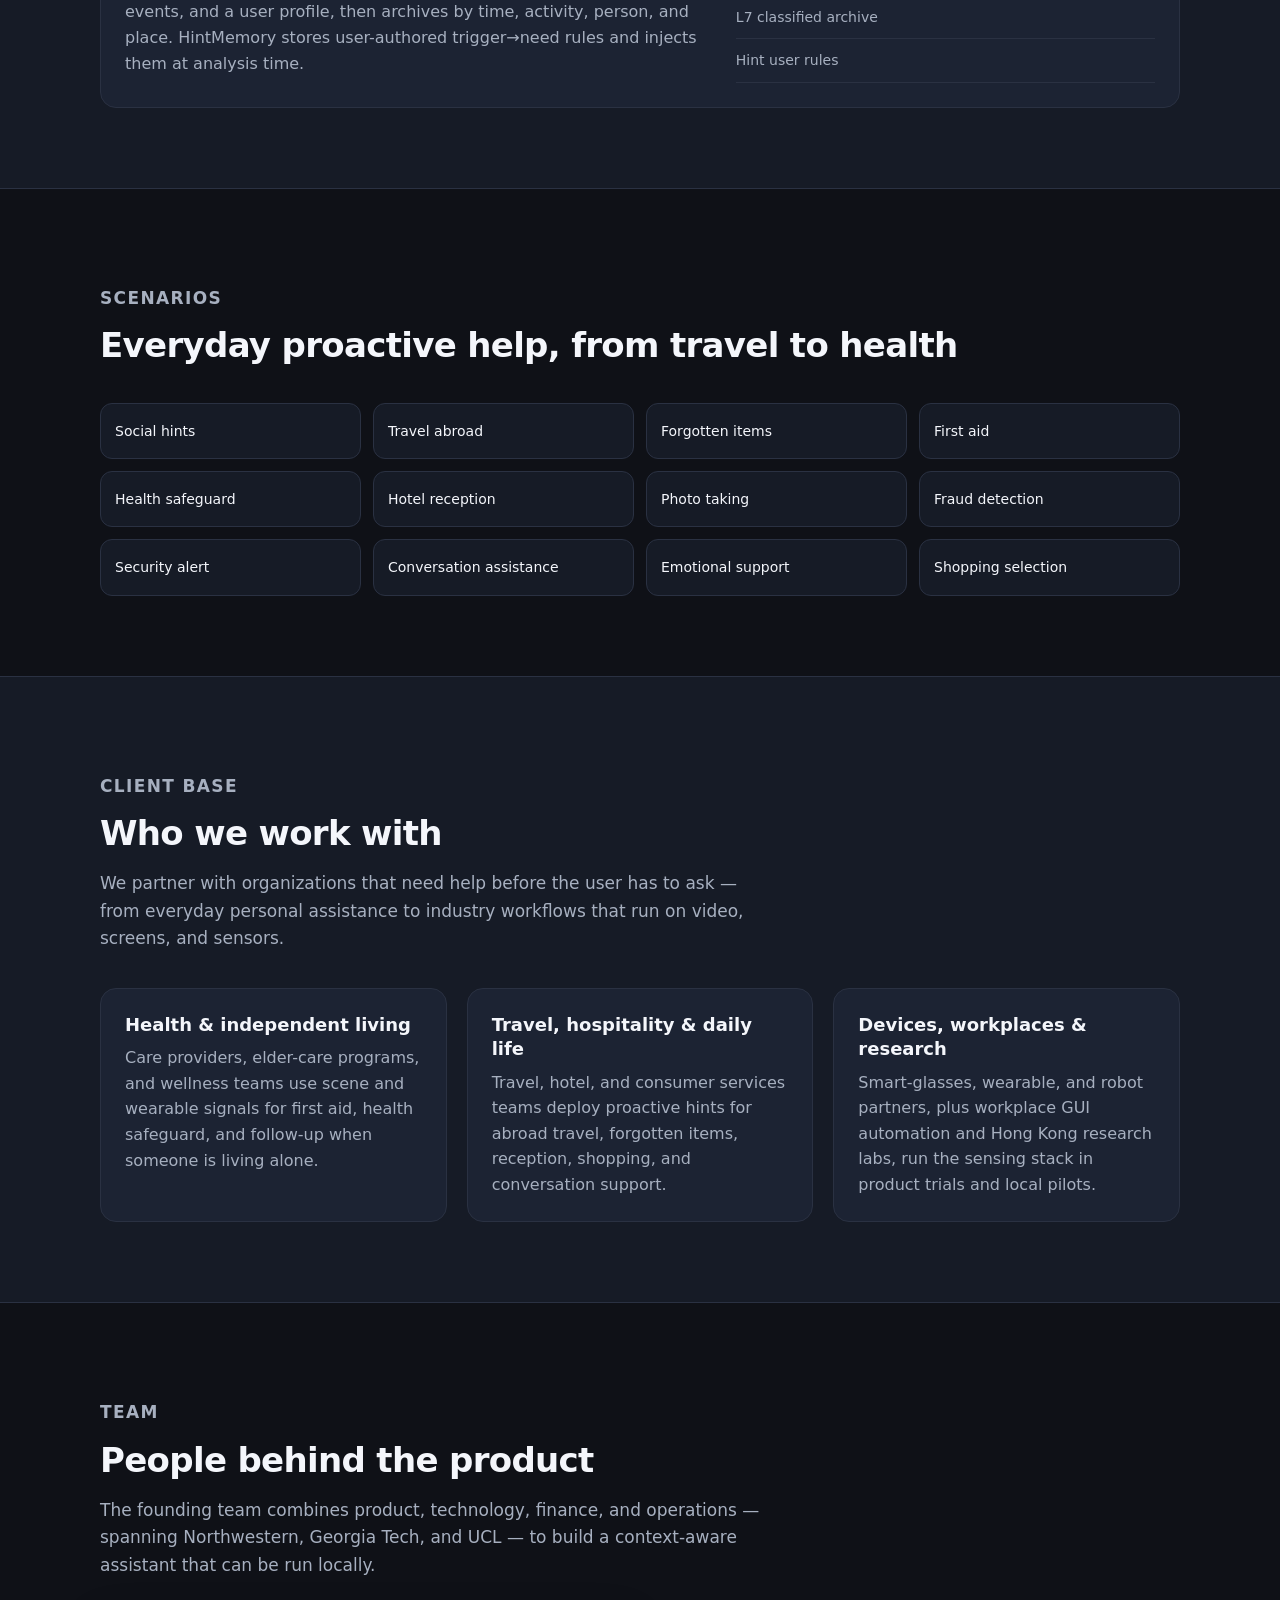
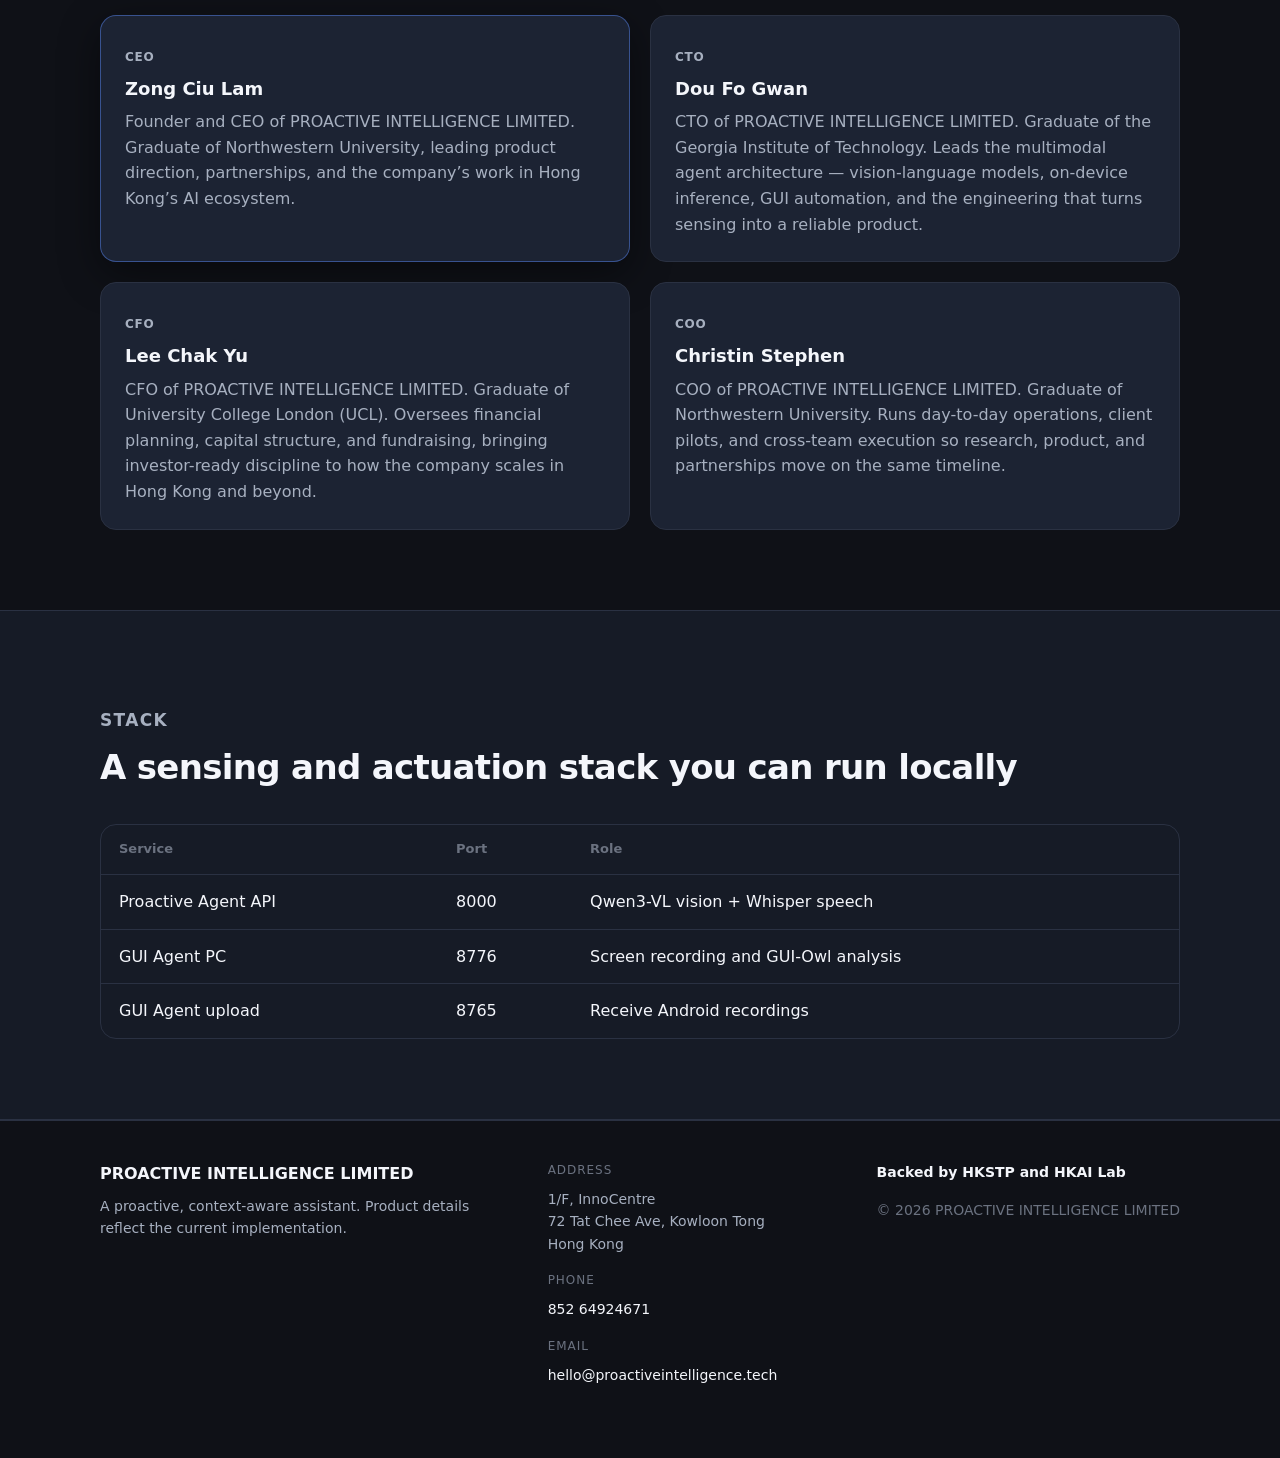
==== commit b3ca93e9: "Expand the team section with CEO, CTO, CFO, and COO profiles. Co-authored-by: Cursor <cursoragent@cu" ====
--- a/index.html
+++ b/index.html
@@ -308,22 +308,36 @@
             <p class="eyebrow" data-i18n="team.eyebrow">Team</p>
             <h2 data-i18n="team.title">People behind the product</h2>
             <p data-i18n="team.lede">
-              A compact founding team with backgrounds in multimodal AI, human–computer interaction, and on-device systems, building a context-aware assistant that can be run locally.
+              The founding team combines product, technology, finance, and operations — spanning Northwestern, Georgia Tech, and UCL — to build a context-aware assistant that can be run locally.
             </p>
           </header>
           <div class="team-grid">
             <article class="card team-card featured">
-              <p class="tag" data-i18n="team.ceoRole">Founder &amp; CEO</p>
+              <p class="tag" data-i18n="team.ceoRole">CEO</p>
               <h3>Zong Ciu Lam</h3>
               <p data-i18n="team.ceoP">
                 Founder and CEO of PROACTIVE INTELLIGENCE LIMITED. Graduate of Northwestern University, leading product direction, partnerships, and the company’s work in Hong Kong’s AI ecosystem.
               </p>
             </article>
             <article class="card team-card">
-              <p class="tag tag-muted" data-i18n="team.coreRole">Core team</p>
-              <h3 data-i18n="team.coreT">Multimodal AI &amp; systems</h3>
-              <p data-i18n="team.coreP">
-                Engineers and researchers spanning vision–language models, speech, seven-layer memory, and GUI agents — turning first-person video, screen activity, and wearable data into timely help.
+              <p class="tag" data-i18n="team.ctoRole">CTO</p>
+              <h3>Dou Fo Gwan</h3>
+              <p data-i18n="team.ctoP">
+                CTO of PROACTIVE INTELLIGENCE LIMITED. Graduate of the Georgia Institute of Technology. Leads the multimodal agent architecture — vision-language models, on-device inference, GUI automation, and the engineering that turns sensing into a reliable product.
+              </p>
+            </article>
+            <article class="card team-card">
+              <p class="tag" data-i18n="team.cfoRole">CFO</p>
+              <h3>Lee Chak Yu</h3>
+              <p data-i18n="team.cfoP">
+                CFO of PROACTIVE INTELLIGENCE LIMITED. Graduate of University College London (UCL). Oversees financial planning, capital structure, and fundraising, bringing investor-ready discipline to how the company scales in Hong Kong and beyond.
+              </p>
+            </article>
+            <article class="card team-card">
+              <p class="tag" data-i18n="team.cooRole">COO</p>
+              <h3>Christin Stephen</h3>
+              <p data-i18n="team.cooP">
+                COO of PROACTIVE INTELLIGENCE LIMITED. Graduate of Northwestern University. Runs day-to-day operations, client pilots, and cross-team execution so research, product, and partnerships move on the same timeline.
               </p>
             </article>
           </div>
--- a/styles.css
+++ b/styles.css
@@ -330,7 +330,7 @@
 
 .team-grid {
   display: grid;
-  grid-template-columns: 1.15fr 1fr;
+  grid-template-columns: repeat(2, minmax(0, 1fr));
   gap: 20px;
 }
 
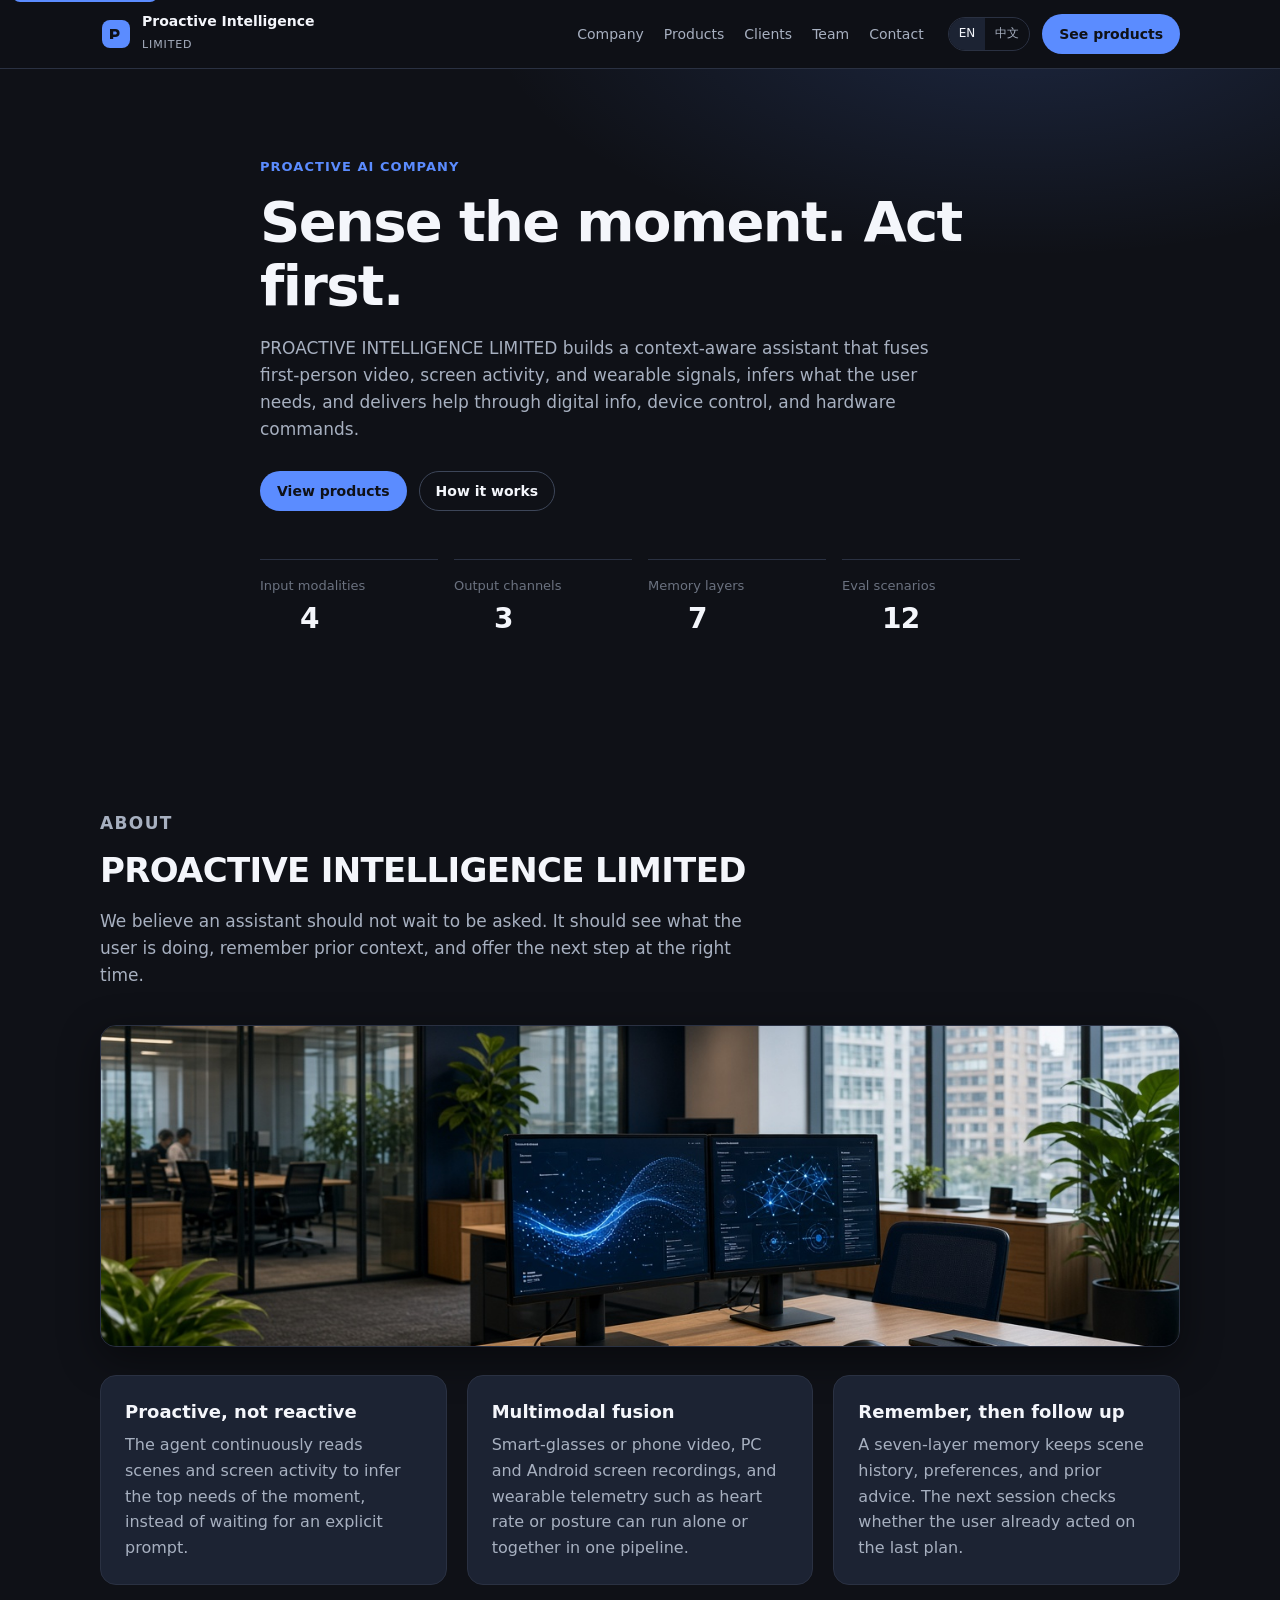
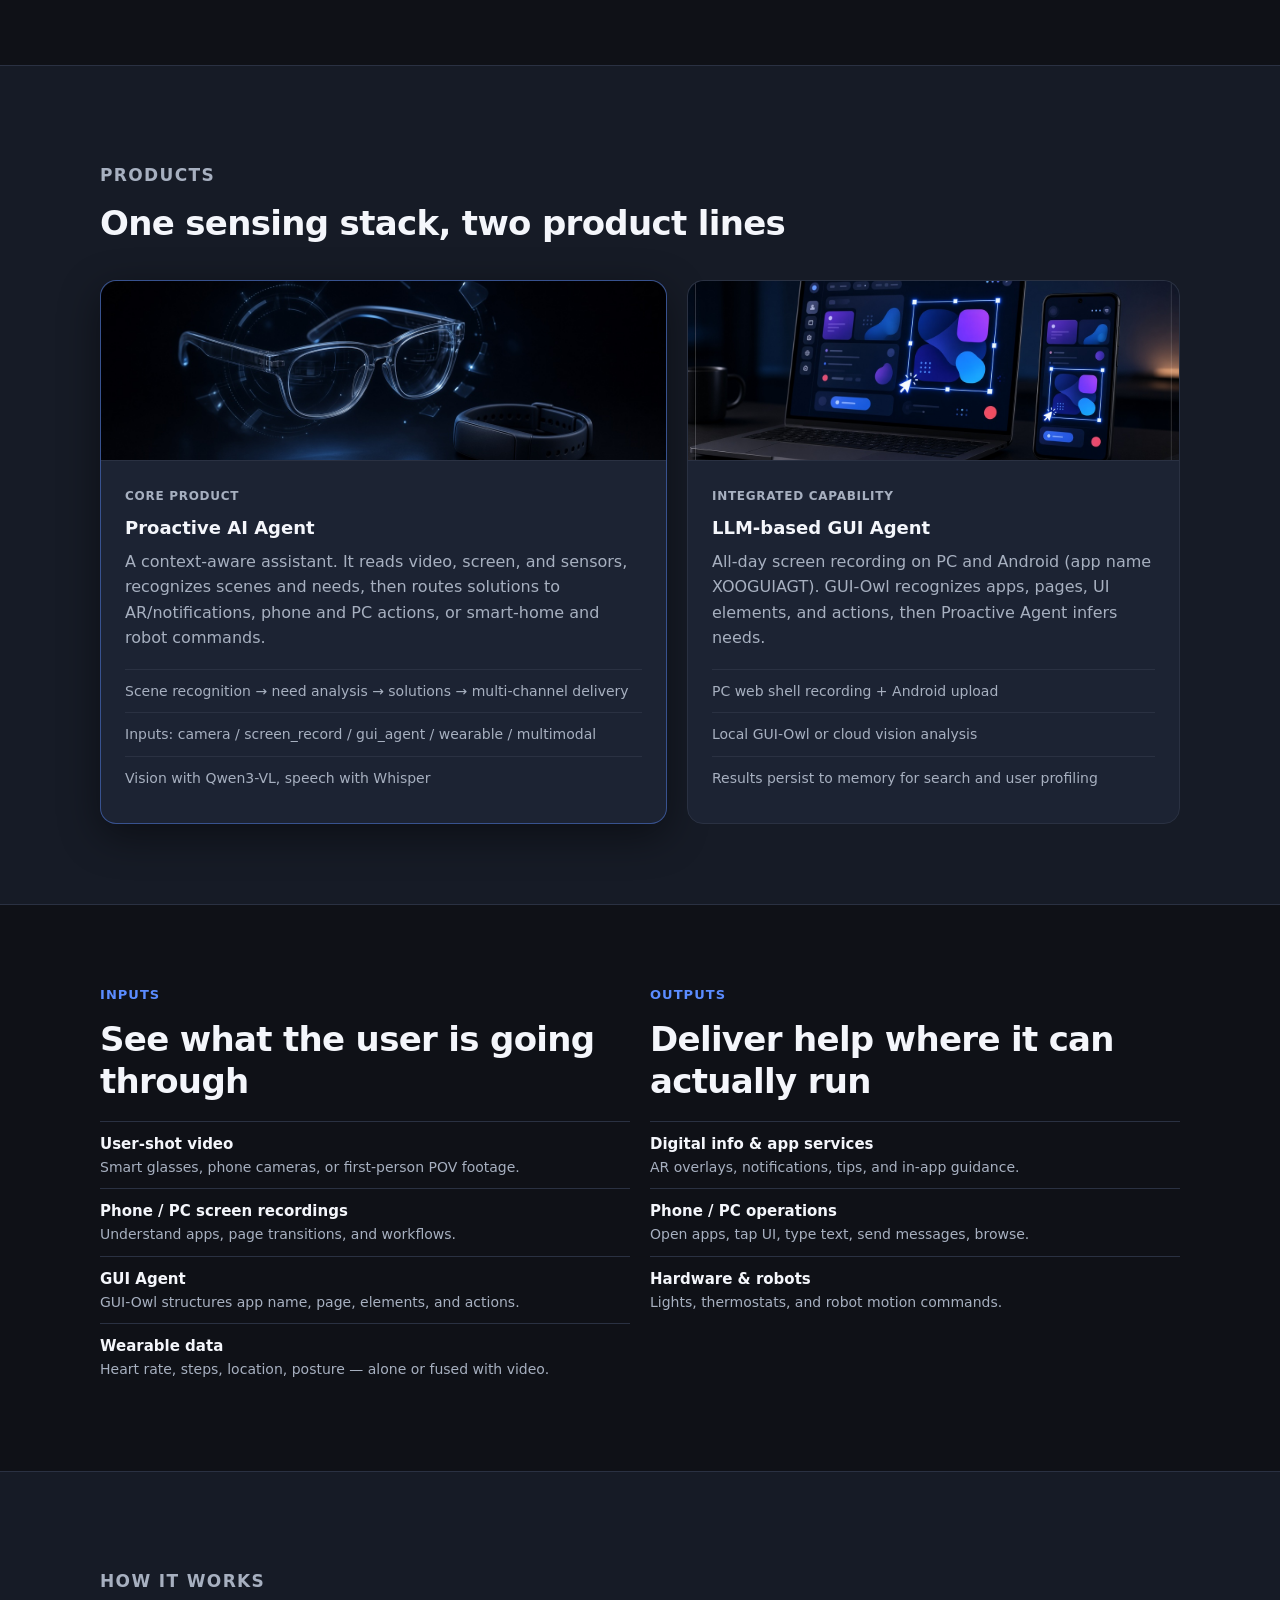
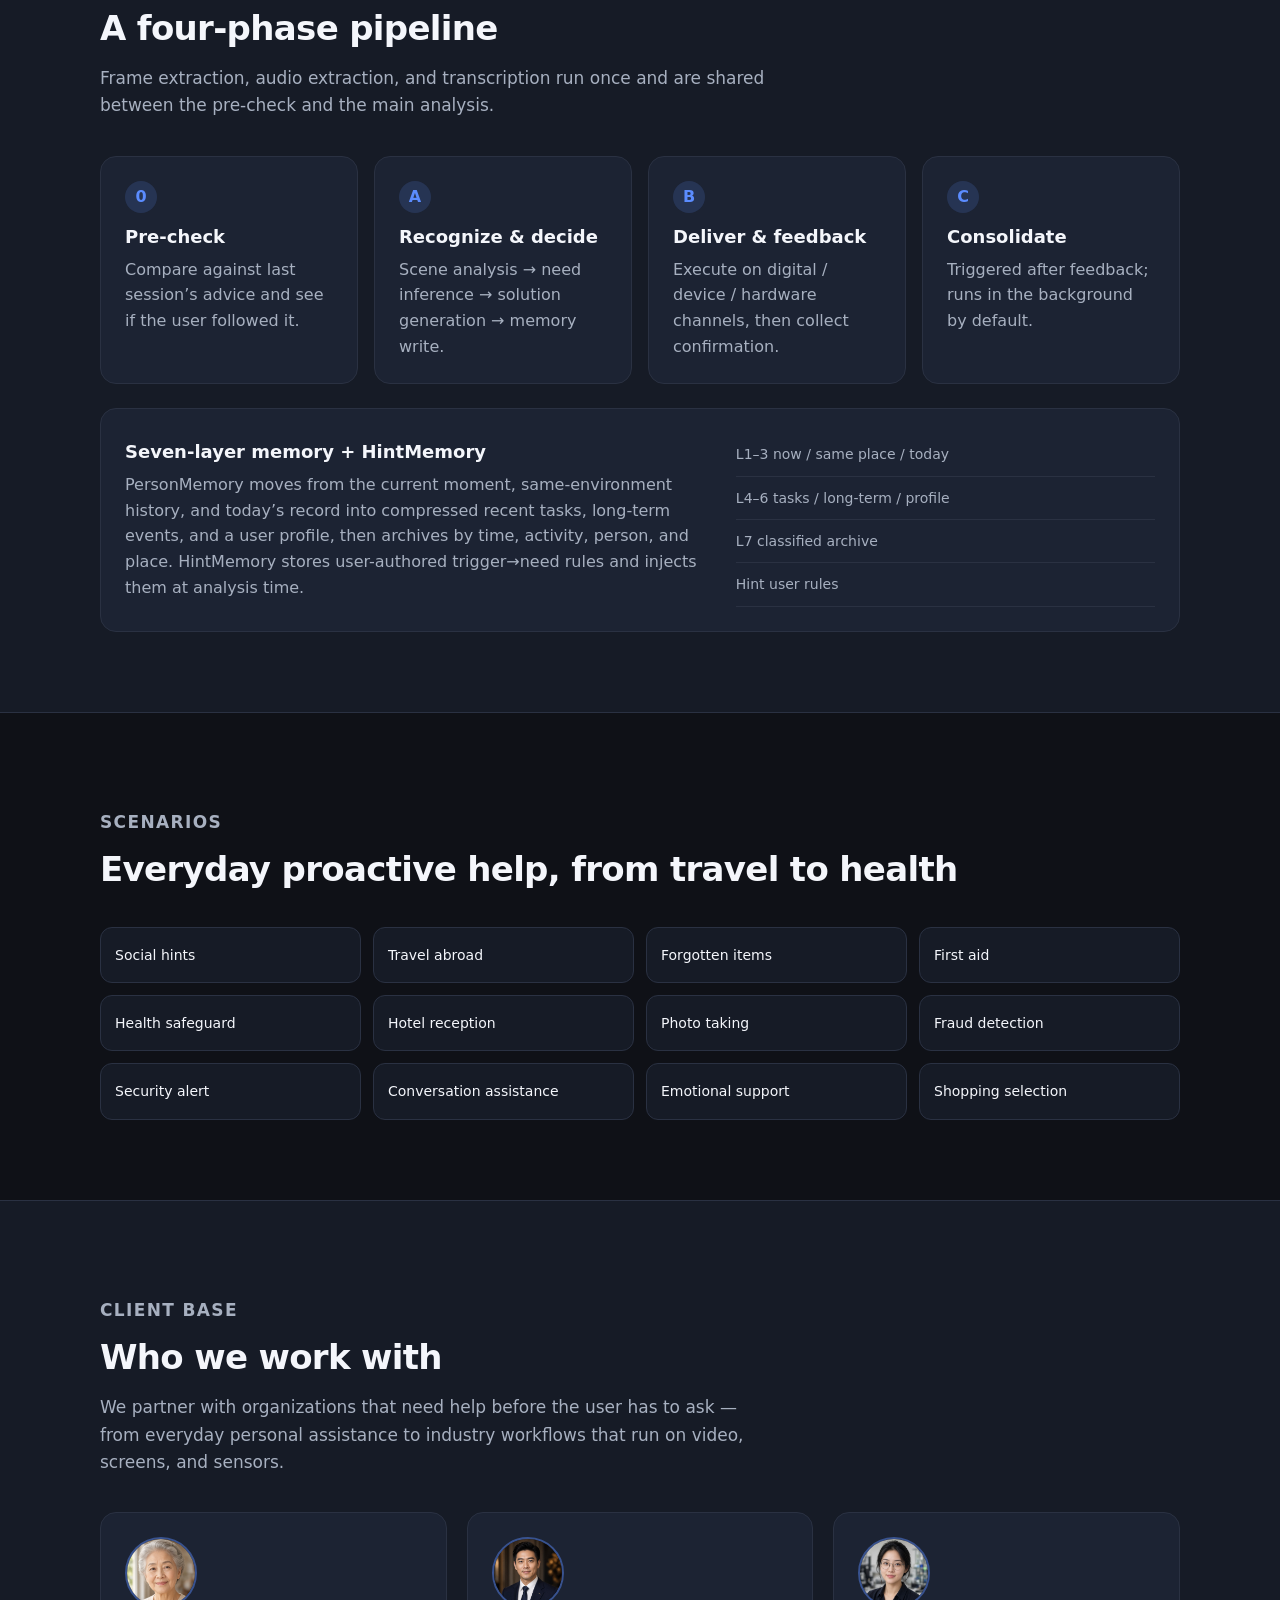
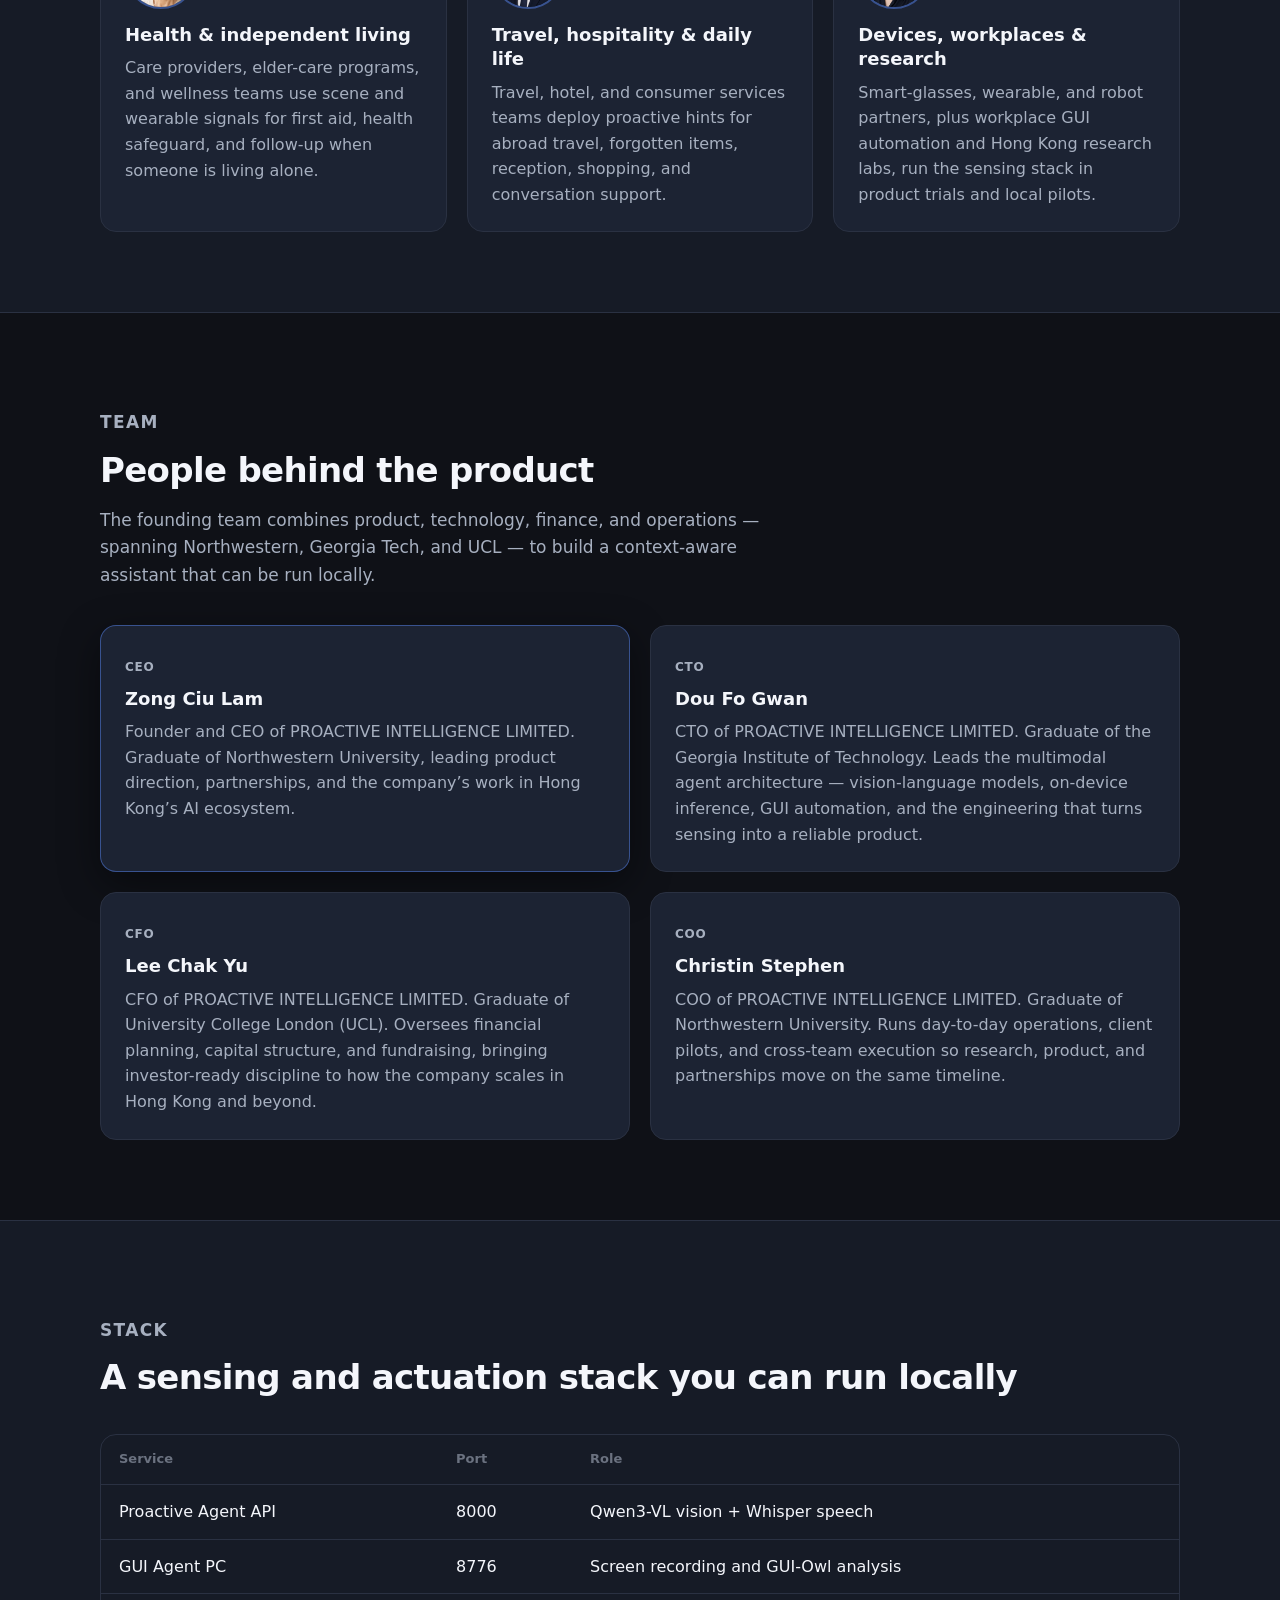
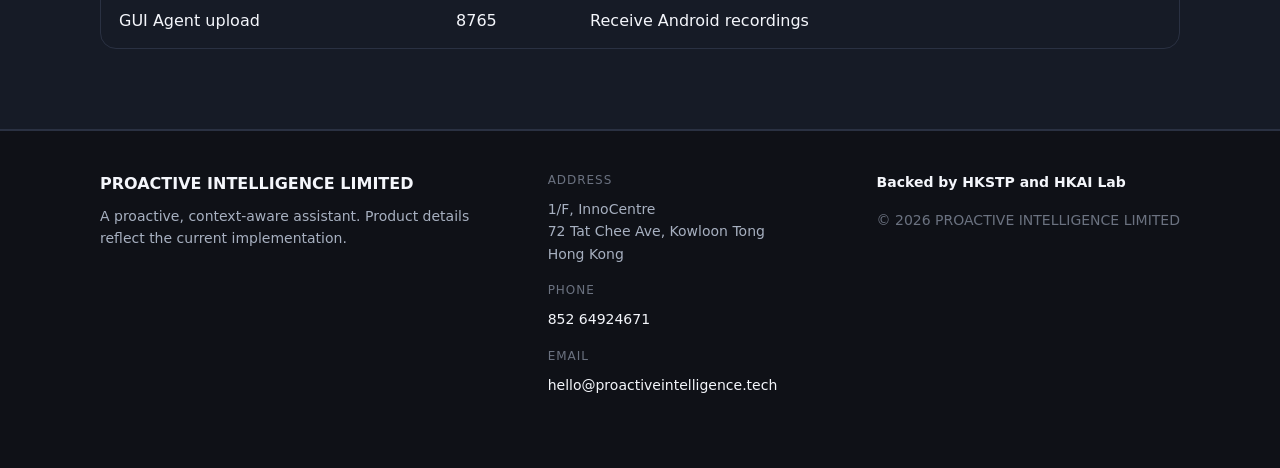
==== commit 72e8698f: "Add office, product, and client photos to the company website. Co-authored-by: Cursor <cursoragent@c" ====
--- a/index.html
+++ b/index.html
@@ -94,6 +94,13 @@
               We believe an assistant should not wait to be asked. It should see what the user is doing, remember prior context, and offer the next step at the right time.
             </p>
           </header>
+          <figure class="office-photo">
+            <img
+              src="images/office-innocentre.jpg"
+              data-i18n-alt="company.photoAlt"
+              alt="PROACTIVE INTELLIGENCE LIMITED office at InnoCentre, Kowloon Tong"
+            />
+          </figure>
           <div class="grid-3">
             <article class="card">
               <h3 data-i18n="company.c1t">Proactive, not reactive</h3>
@@ -125,6 +132,12 @@
           </header>
           <div class="product-grid">
             <article class="product-card featured">
+              <img
+                class="product-photo"
+                src="images/product-proactive-agent.jpg"
+                data-i18n-alt="products.p1alt"
+                alt="Proactive AI Agent smart glasses product"
+              />
               <p class="tag" data-i18n="products.p1tag">Core product</p>
               <h3>Proactive AI Agent</h3>
               <p data-i18n="products.p1p">
@@ -137,6 +150,12 @@
               </ul>
             </article>
             <article class="product-card">
+              <img
+                class="product-photo"
+                src="images/product-gui-agent.jpg"
+                data-i18n-alt="products.p2alt"
+                alt="LLM-based GUI Agent on PC and phone"
+              />
               <p class="tag tag-muted" data-i18n="products.p2tag">Integrated capability</p>
               <h3>LLM-based GUI Agent</h3>
               <p data-i18n="products.p2p">
@@ -280,19 +299,37 @@
             </p>
           </header>
           <div class="grid-3">
-            <article class="card">
+            <article class="card client-card">
+              <img
+                class="client-avatar"
+                src="images/client-health.jpg"
+                data-i18n-alt="clients.c1alt"
+                alt="Health and independent living client"
+              />
               <h3 data-i18n="clients.c1t">Health &amp; independent living</h3>
               <p data-i18n="clients.c1p">
                 Care providers, elder-care programs, and wellness teams use scene and wearable signals for first aid, health safeguard, and follow-up when someone is living alone.
               </p>
             </article>
-            <article class="card">
+            <article class="card client-card">
+              <img
+                class="client-avatar"
+                src="images/client-travel.jpg"
+                data-i18n-alt="clients.c2alt"
+                alt="Travel and hospitality client"
+              />
               <h3 data-i18n="clients.c2t">Travel, hospitality &amp; daily life</h3>
               <p data-i18n="clients.c2p">
                 Travel, hotel, and consumer services teams deploy proactive hints for abroad travel, forgotten items, reception, shopping, and conversation support.
               </p>
             </article>
-            <article class="card">
+            <article class="card client-card">
+              <img
+                class="client-avatar"
+                src="images/client-workplace.jpg"
+                data-i18n-alt="clients.c3alt"
+                alt="Devices and workplace research client"
+              />
               <h3 data-i18n="clients.c3t">Devices, workplaces &amp; research</h3>
               <p data-i18n="clients.c3p">
                 Smart-glasses, wearable, and robot partners, plus workplace GUI automation and Hong Kong research labs, run the sensing stack in product trials and local pilots.
--- a/styles.css
+++ b/styles.css
@@ -283,6 +283,49 @@
   margin-bottom: 36px;
 }
 
+.office-photo {
+  margin: 0 0 28px;
+  overflow: hidden;
+  border: 1px solid var(--border);
+  border-radius: var(--radius);
+  box-shadow: var(--shadow);
+}
+
+.office-photo img,
+.product-photo {
+  width: 100%;
+  height: 240px;
+  object-fit: cover;
+}
+
+.office-photo img {
+  height: 320px;
+}
+
+.product-photo {
+  display: block;
+  height: 180px;
+  margin: -24px -24px 18px;
+  width: calc(100% + 48px);
+  max-width: none;
+  border-bottom: 1px solid var(--border);
+  border-radius: var(--radius) var(--radius) 0 0;
+}
+
+.client-card {
+  display: flex;
+  flex-direction: column;
+}
+
+.client-avatar {
+  width: 72px;
+  height: 72px;
+  object-fit: cover;
+  border-radius: 50%;
+  border: 2px solid rgba(91, 140, 255, 0.45);
+  margin-bottom: 14px;
+}
+
 .grid-3,
 .product-grid,
 .split {
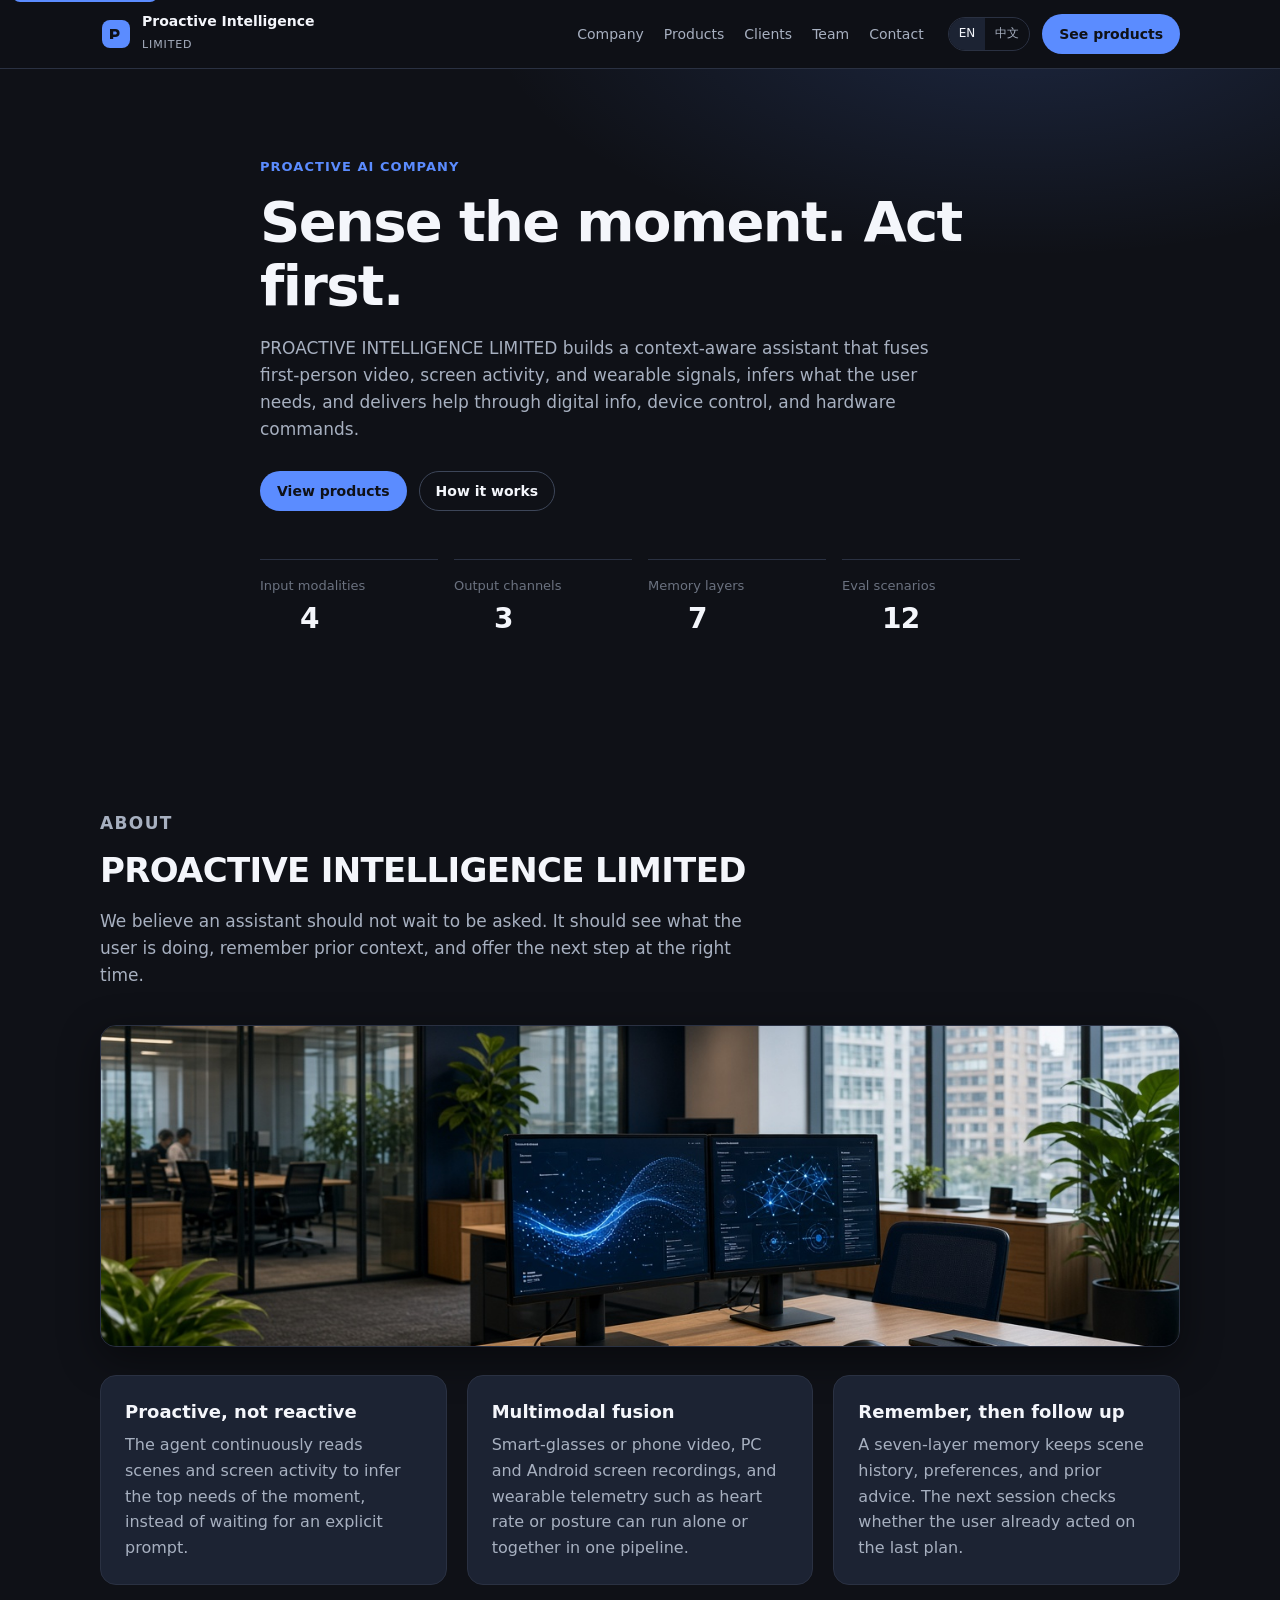
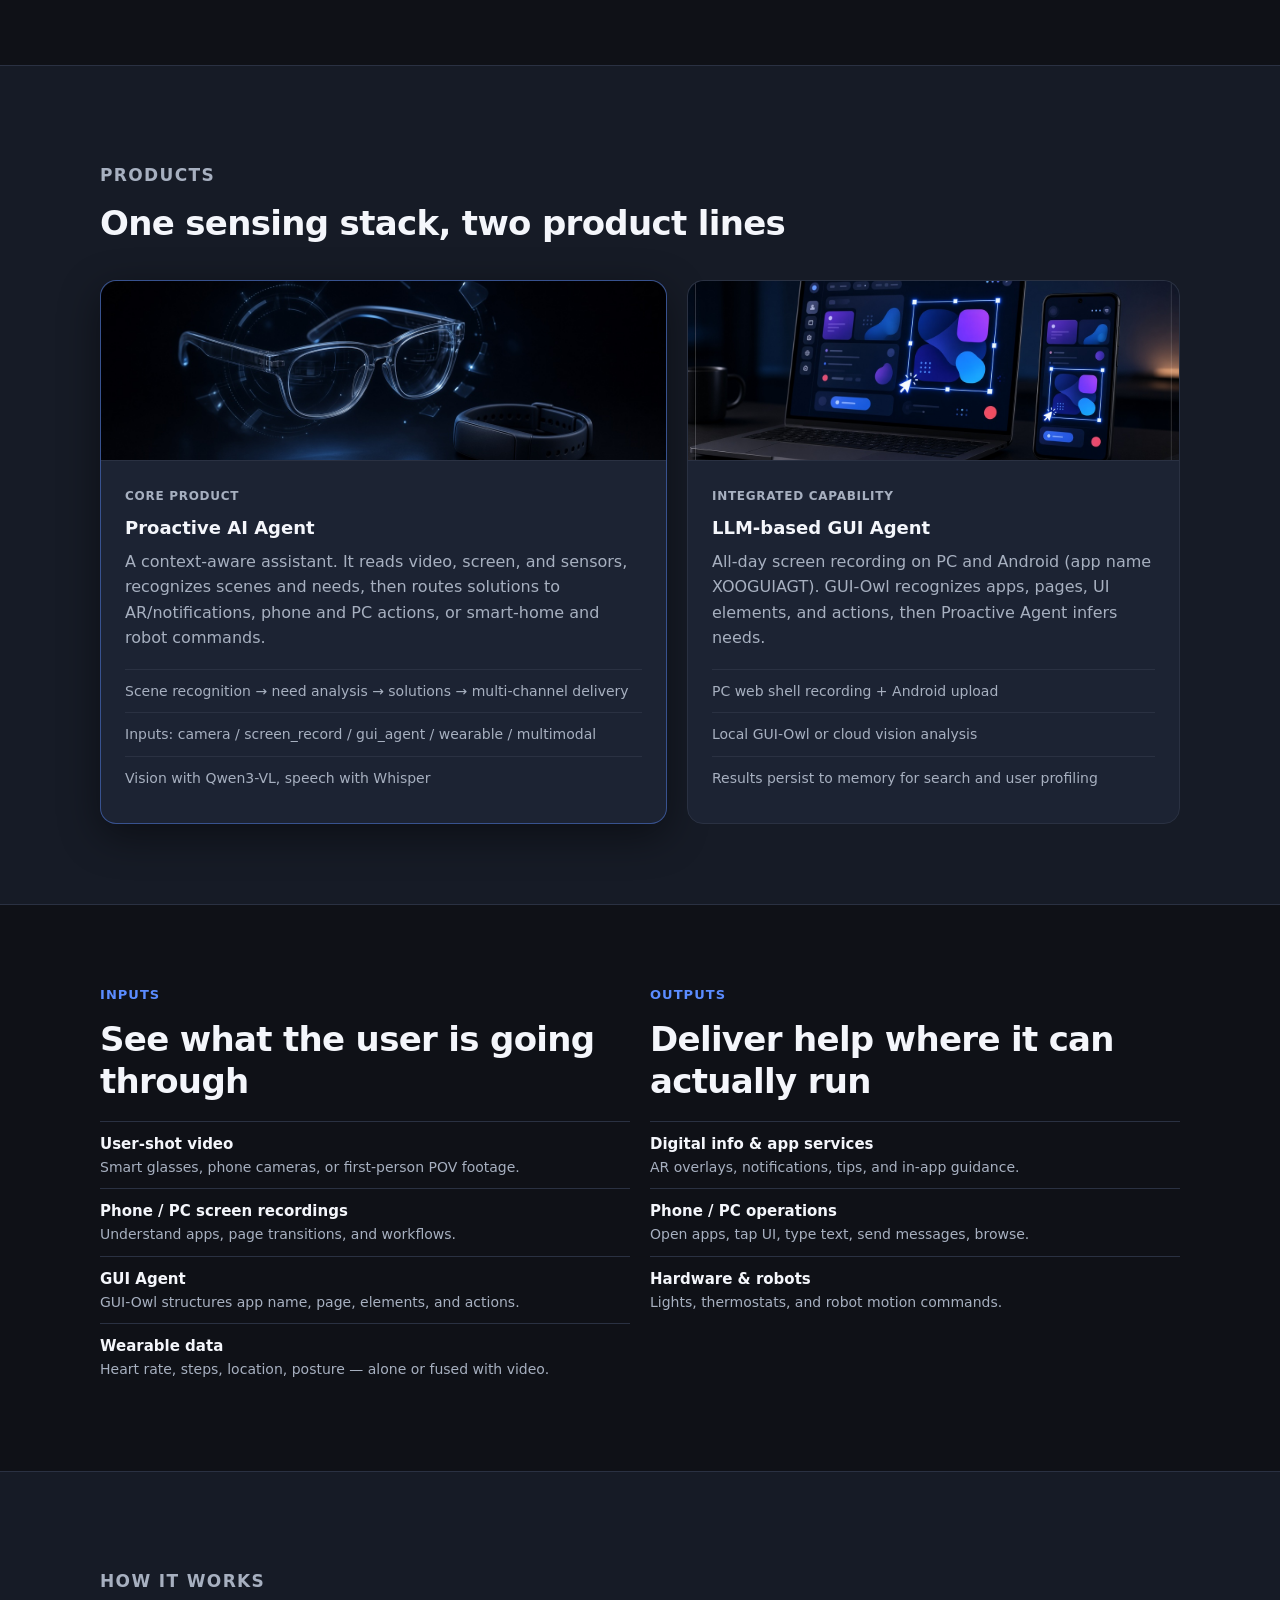
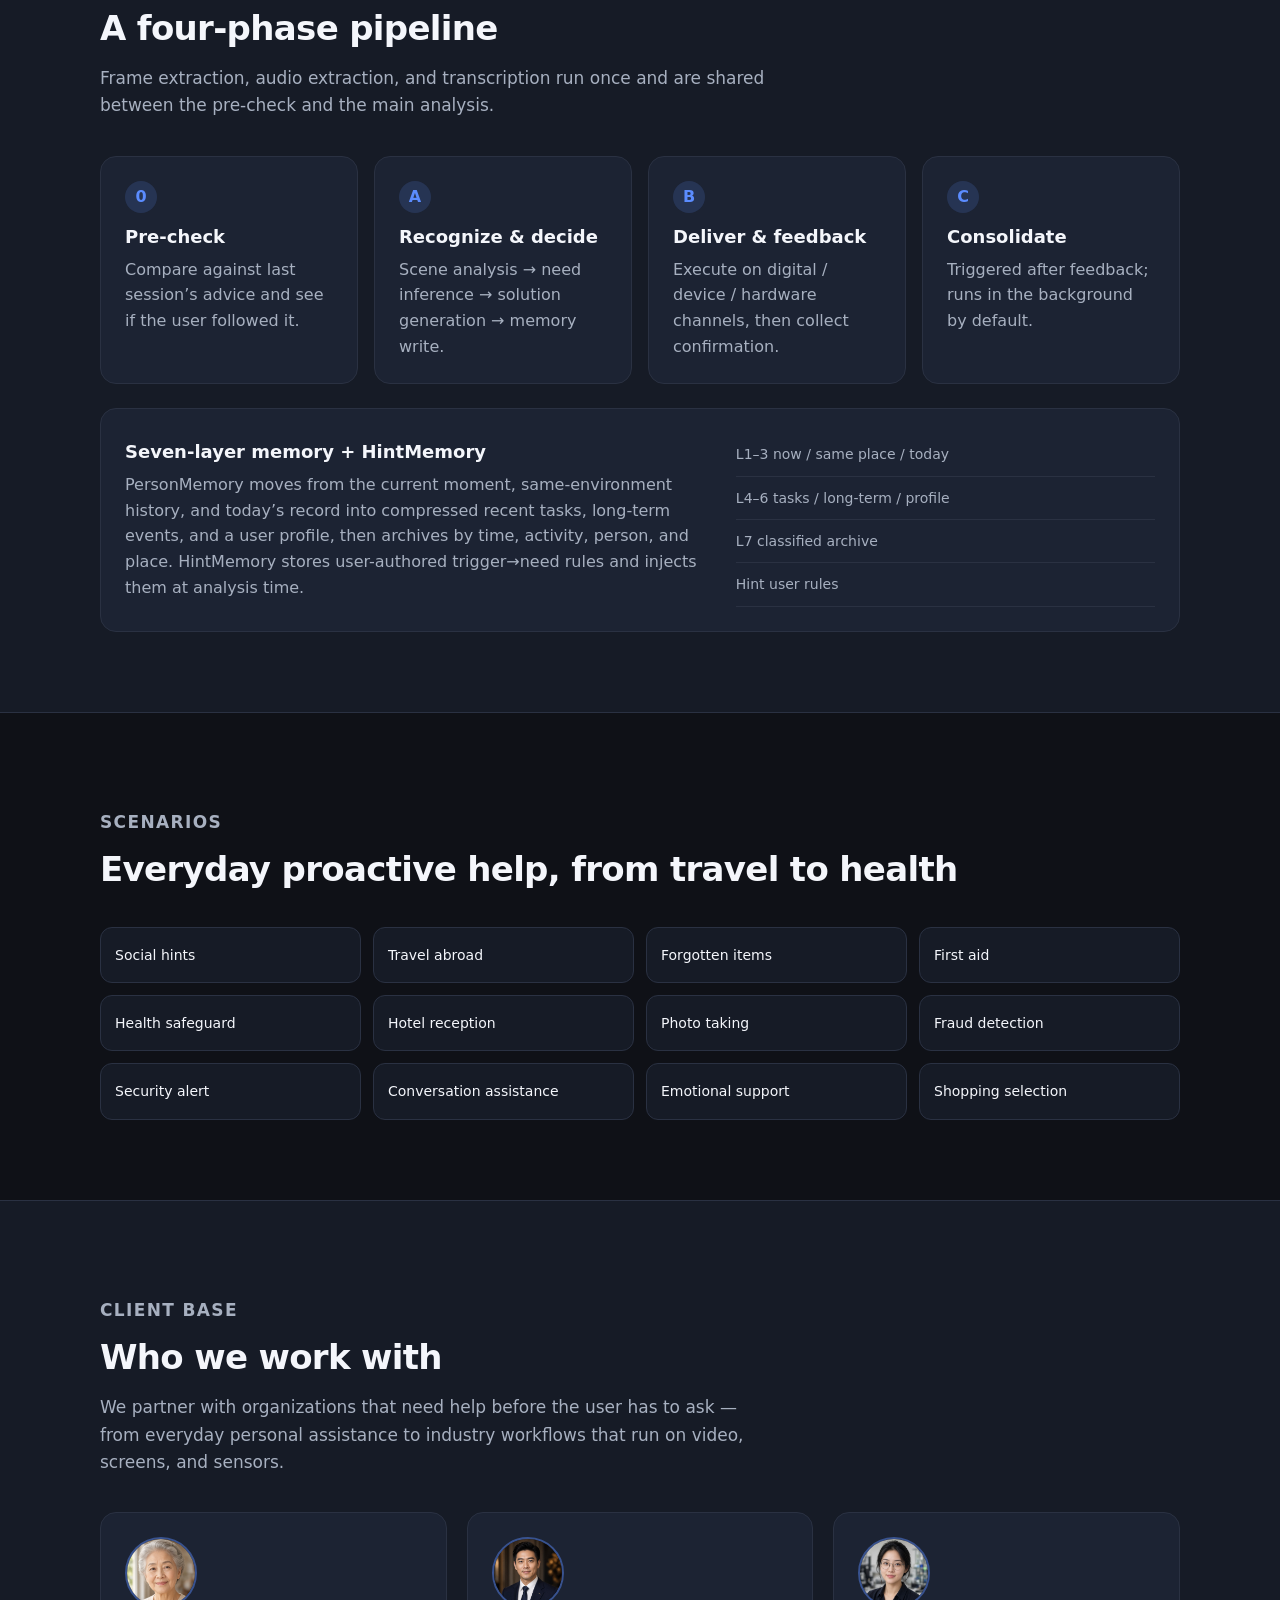
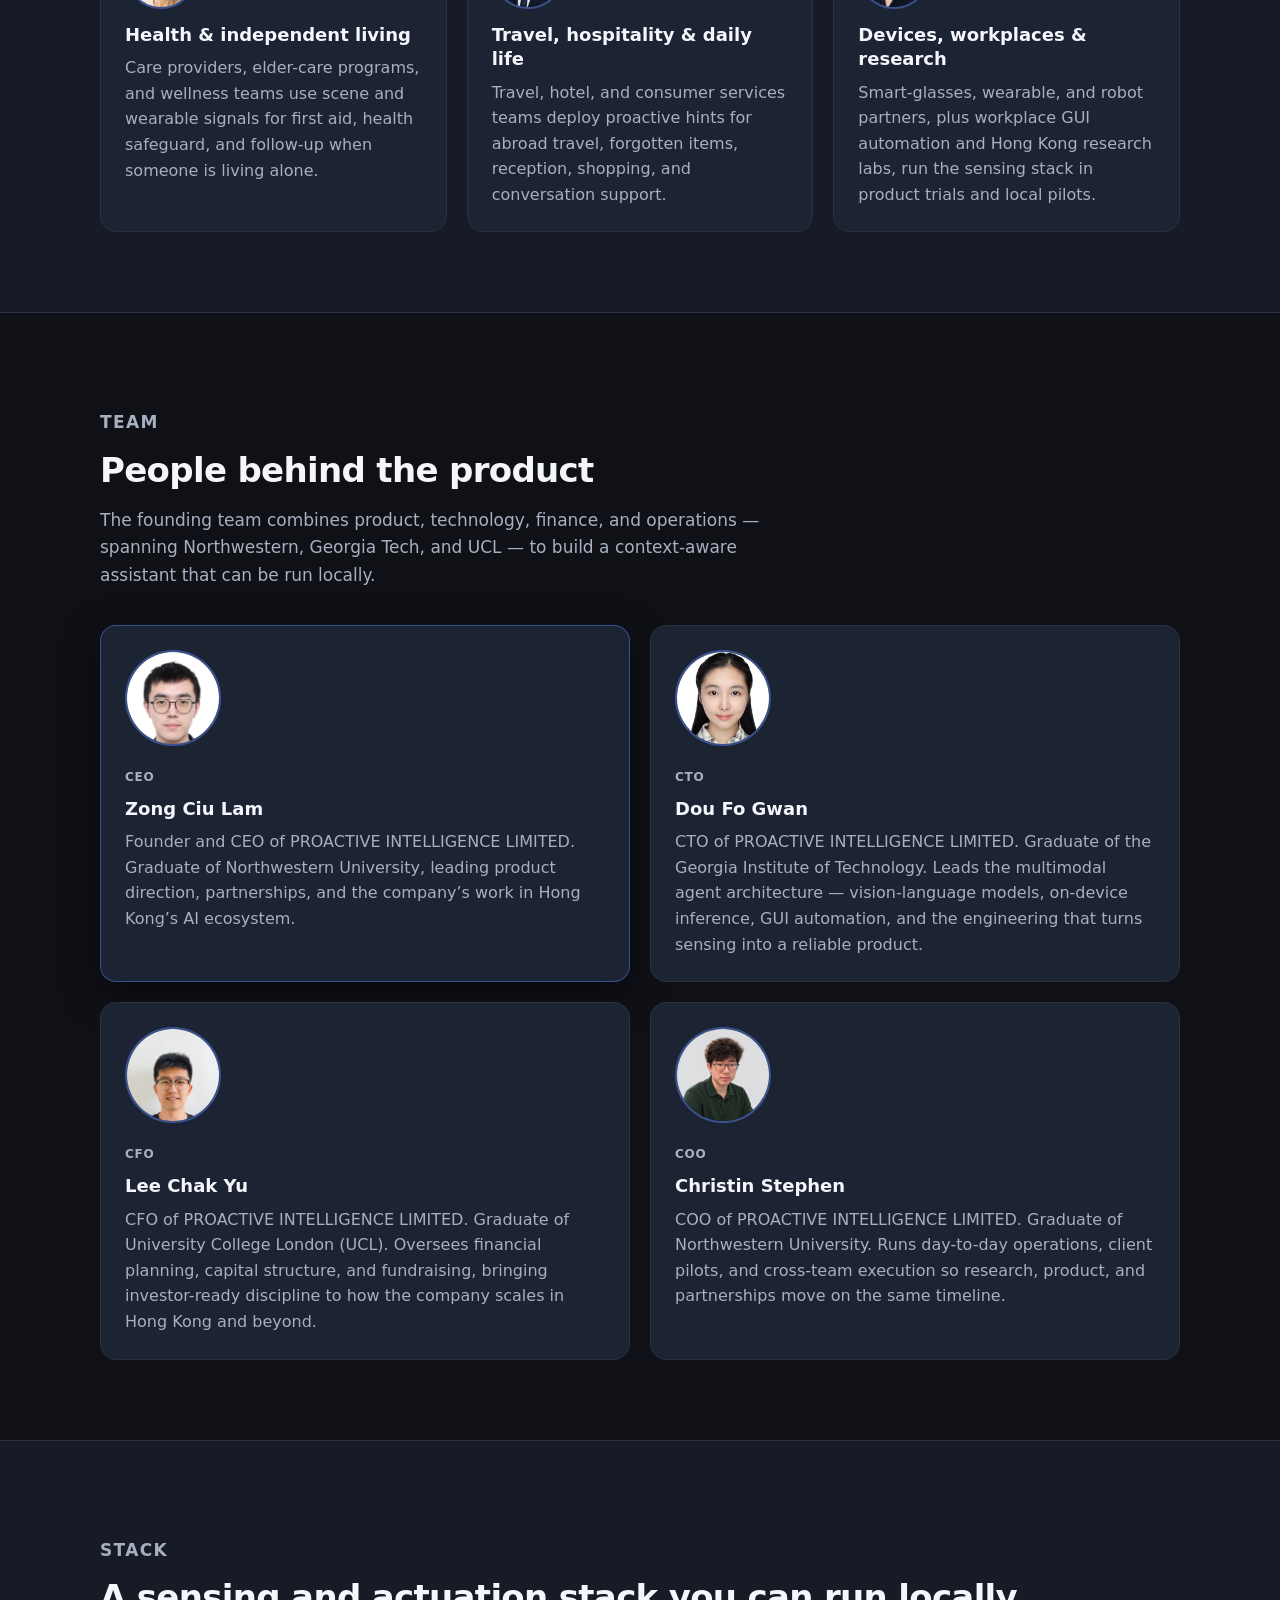
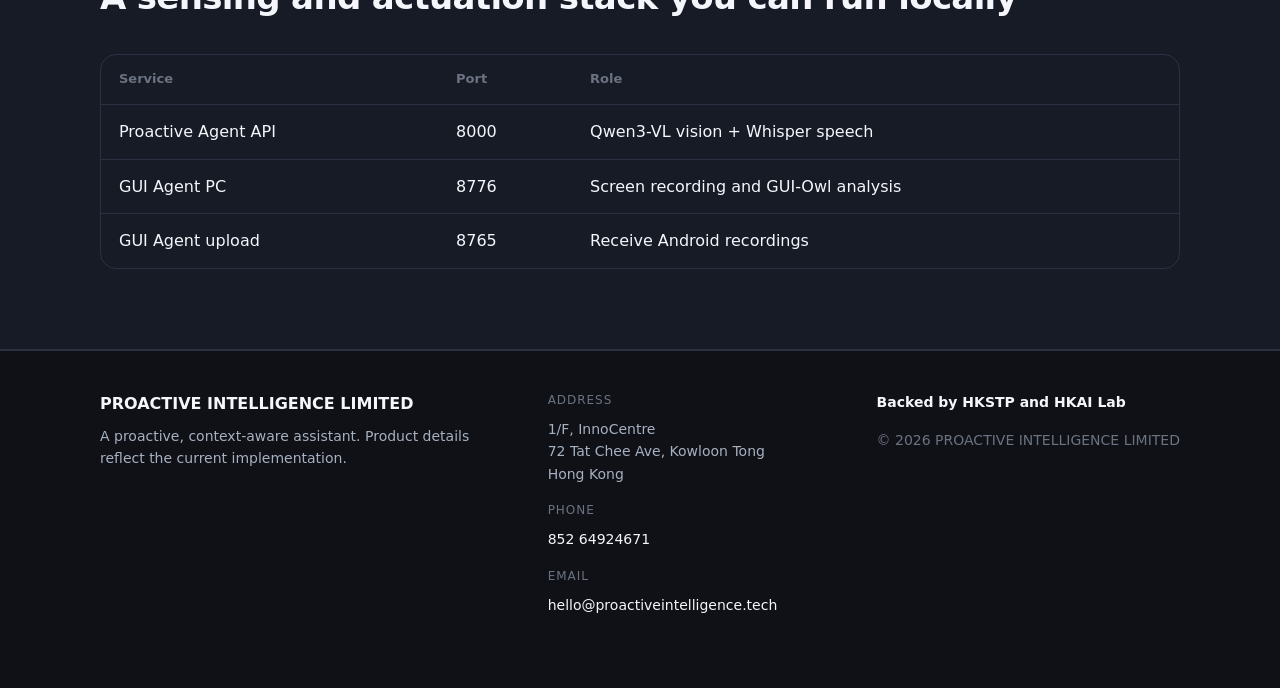
==== commit e94f7cd3: "Add circular portraits for the four founding team members. Co-authored-by: Cursor <cursoragent@curso" ====
--- a/index.html
+++ b/index.html
@@ -350,6 +350,12 @@
           </header>
           <div class="team-grid">
             <article class="card team-card featured">
+              <img
+                class="team-avatar"
+                src="images/team-zong-ciu-lam.jpg"
+                data-i18n-alt="team.ceoAlt"
+                alt="Zong Ciu Lam"
+              />
               <p class="tag" data-i18n="team.ceoRole">CEO</p>
               <h3>Zong Ciu Lam</h3>
               <p data-i18n="team.ceoP">
@@ -357,6 +363,12 @@
               </p>
             </article>
             <article class="card team-card">
+              <img
+                class="team-avatar"
+                src="images/team-dou-fo-gwan.jpg"
+                data-i18n-alt="team.ctoAlt"
+                alt="Dou Fo Gwan"
+              />
               <p class="tag" data-i18n="team.ctoRole">CTO</p>
               <h3>Dou Fo Gwan</h3>
               <p data-i18n="team.ctoP">
@@ -364,6 +376,12 @@
               </p>
             </article>
             <article class="card team-card">
+              <img
+                class="team-avatar"
+                src="images/team-lee-chak-yu.jpg"
+                data-i18n-alt="team.cfoAlt"
+                alt="Lee Chak Yu"
+              />
               <p class="tag" data-i18n="team.cfoRole">CFO</p>
               <h3>Lee Chak Yu</h3>
               <p data-i18n="team.cfoP">
@@ -371,6 +389,12 @@
               </p>
             </article>
             <article class="card team-card">
+              <img
+                class="team-avatar"
+                src="images/team-christin-stephen.jpg"
+                data-i18n-alt="team.cooAlt"
+                alt="Christin Stephen"
+              />
               <p class="tag" data-i18n="team.cooRole">COO</p>
               <h3>Christin Stephen</h3>
               <p data-i18n="team.cooP">
--- a/styles.css
+++ b/styles.css
@@ -317,13 +317,25 @@
   flex-direction: column;
 }
 
-.client-avatar {
+.client-avatar,
+.team-avatar {
   width: 72px;
   height: 72px;
   object-fit: cover;
+  object-position: center top;
   border-radius: 50%;
   border: 2px solid rgba(91, 140, 255, 0.45);
   margin-bottom: 14px;
+}
+
+.team-avatar {
+  width: 96px;
+  height: 96px;
+}
+
+.team-card {
+  display: flex;
+  flex-direction: column;
 }
 
 .grid-3,
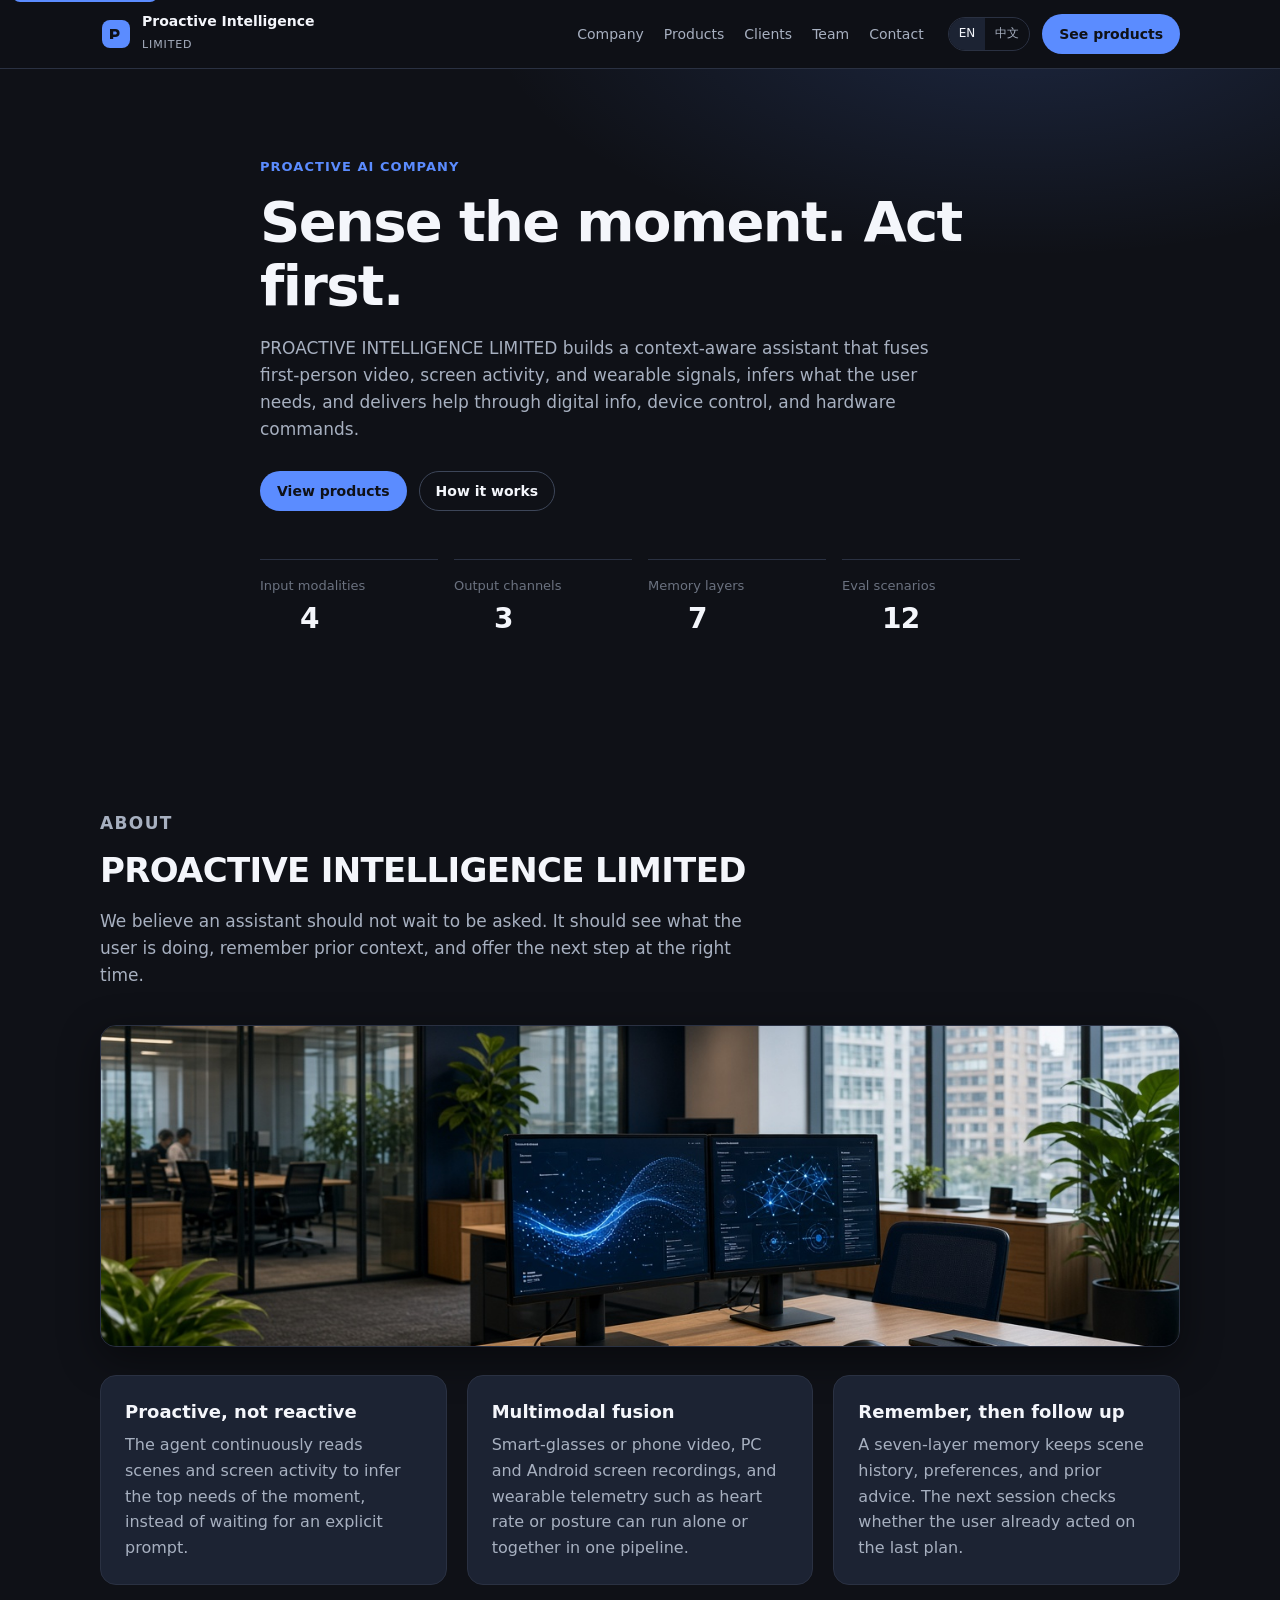
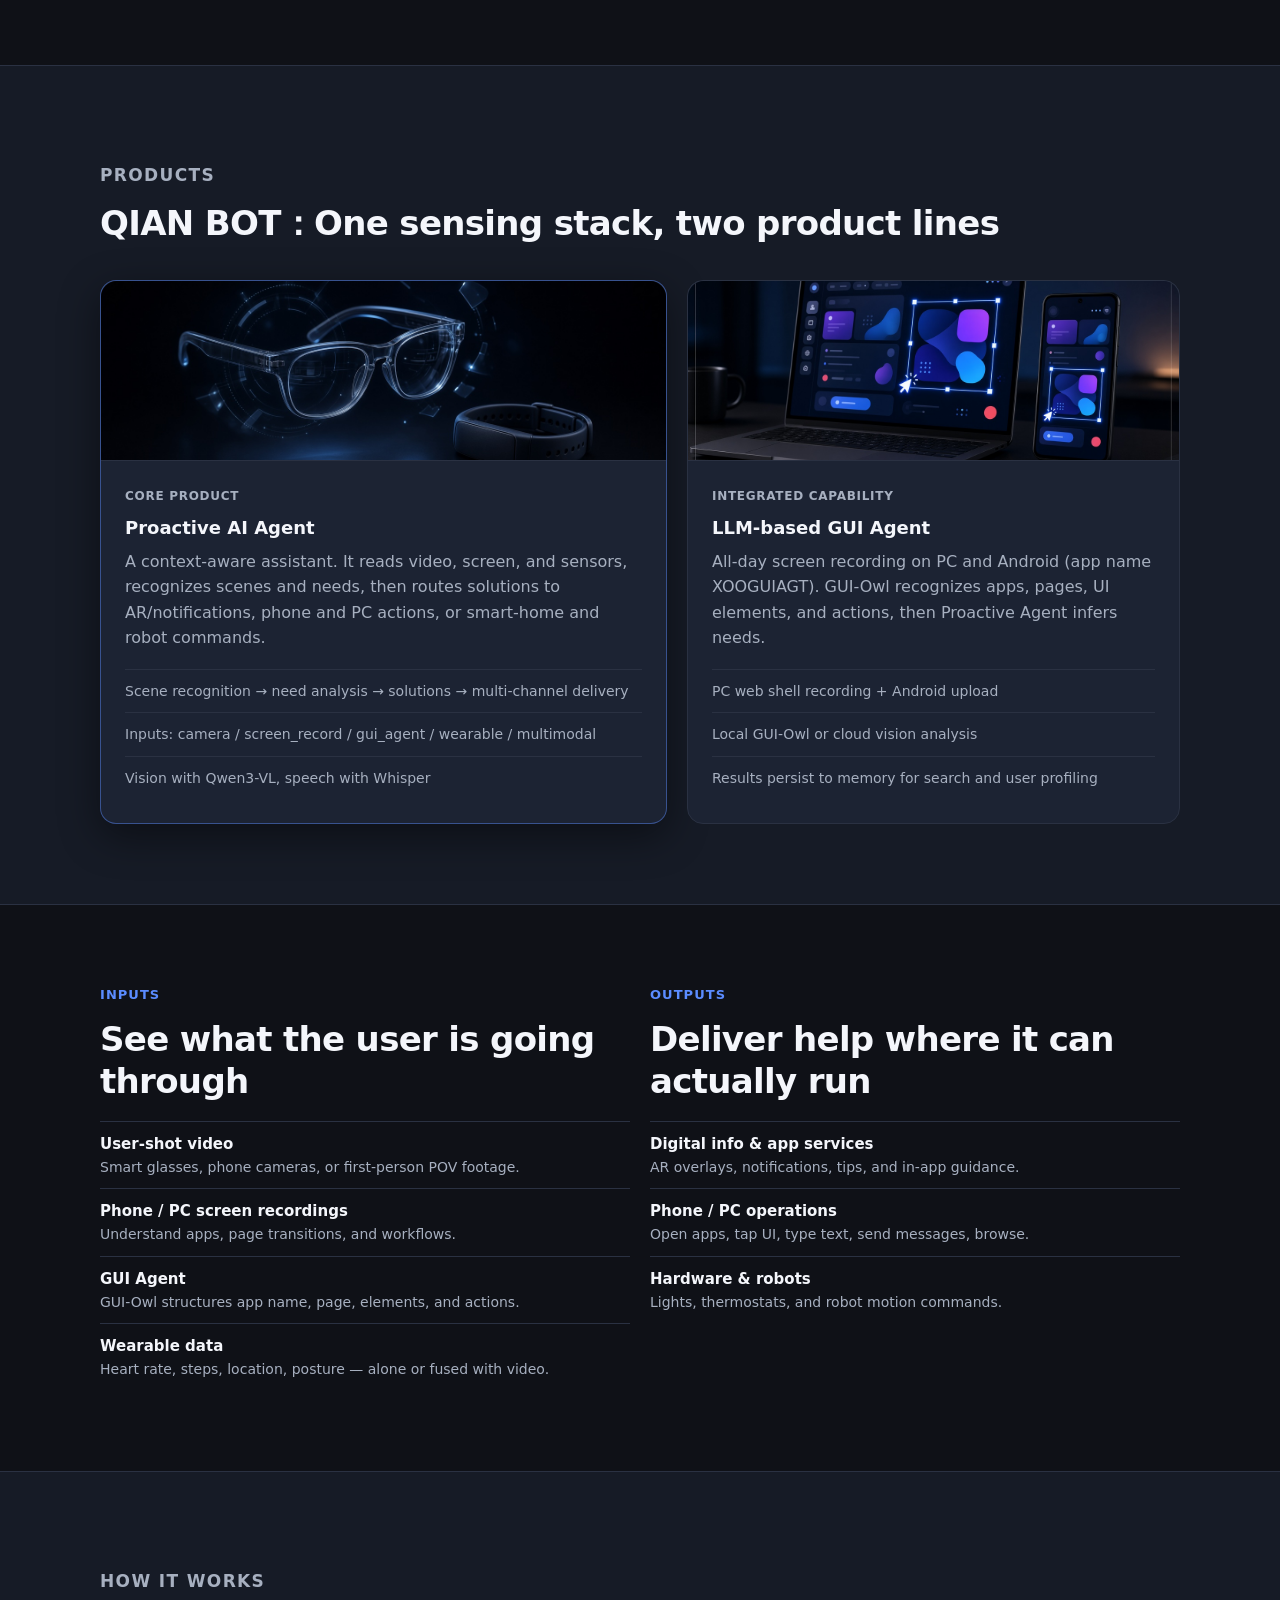
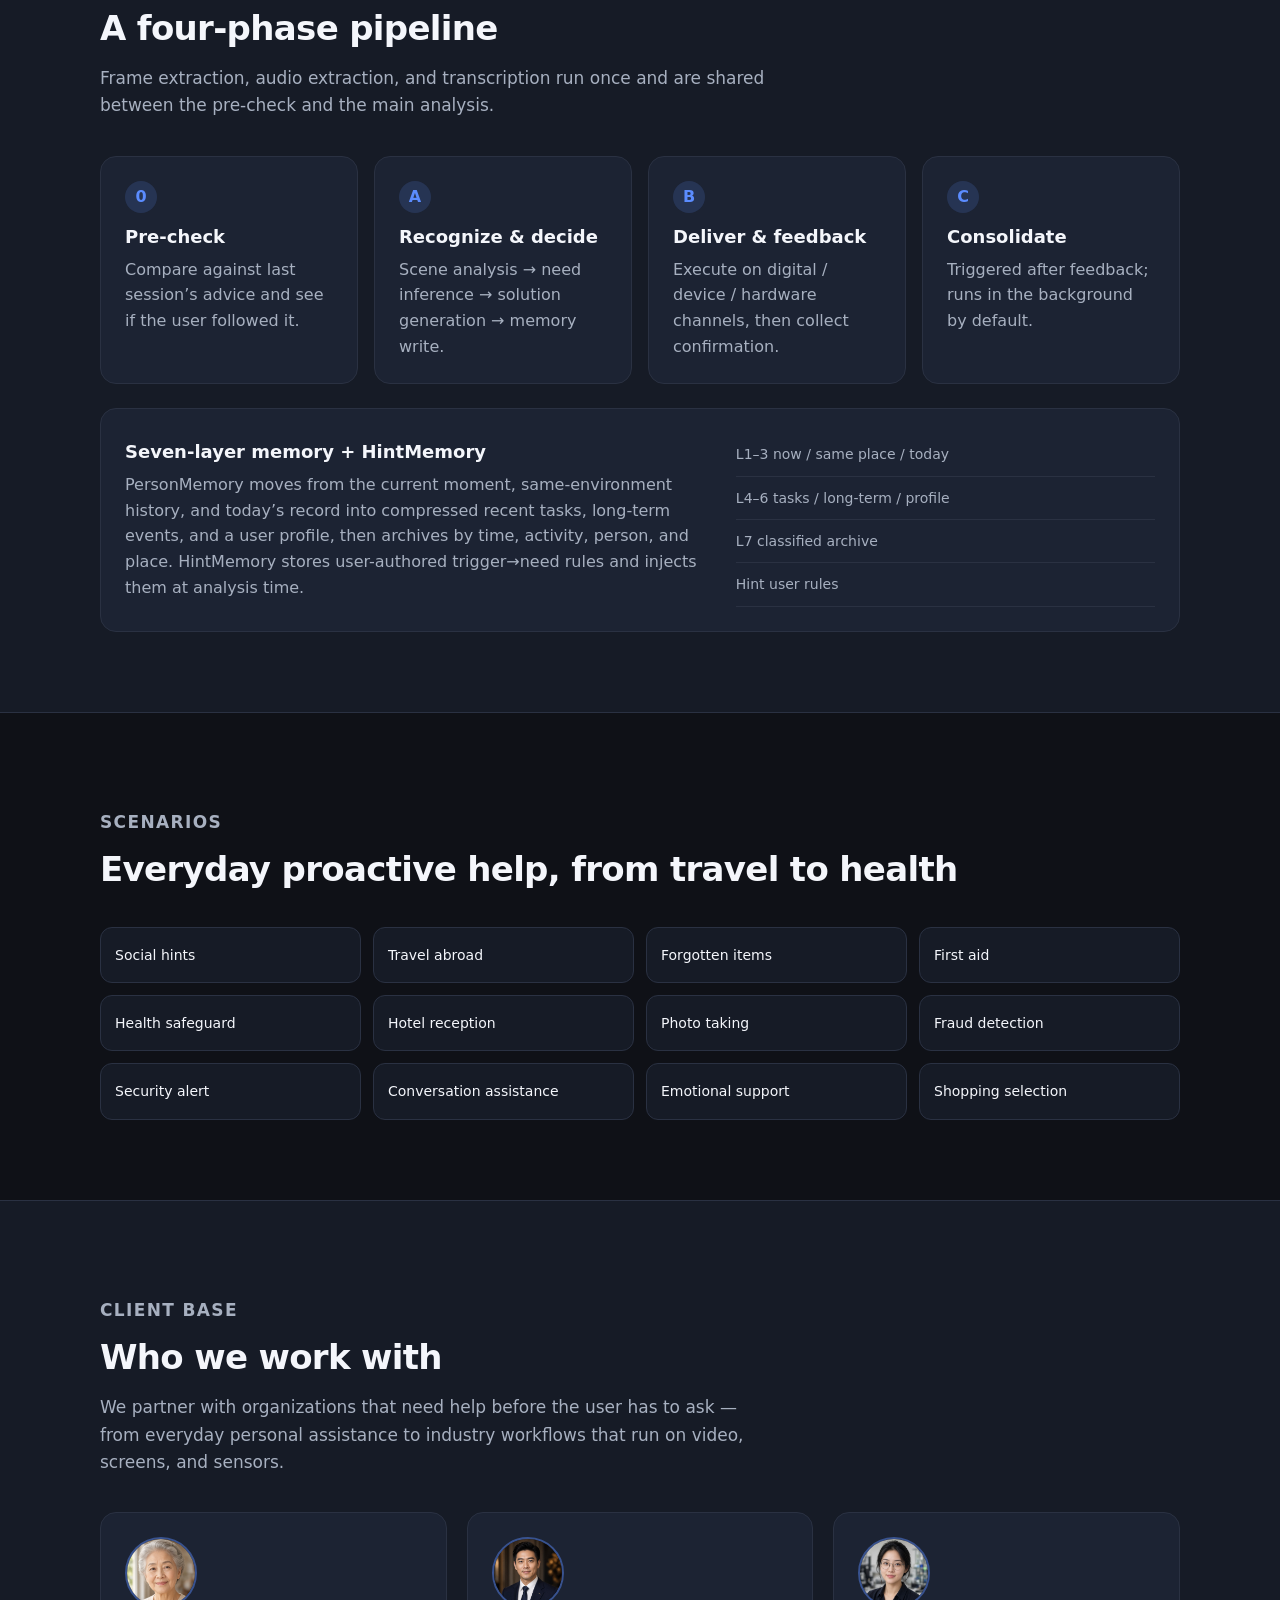
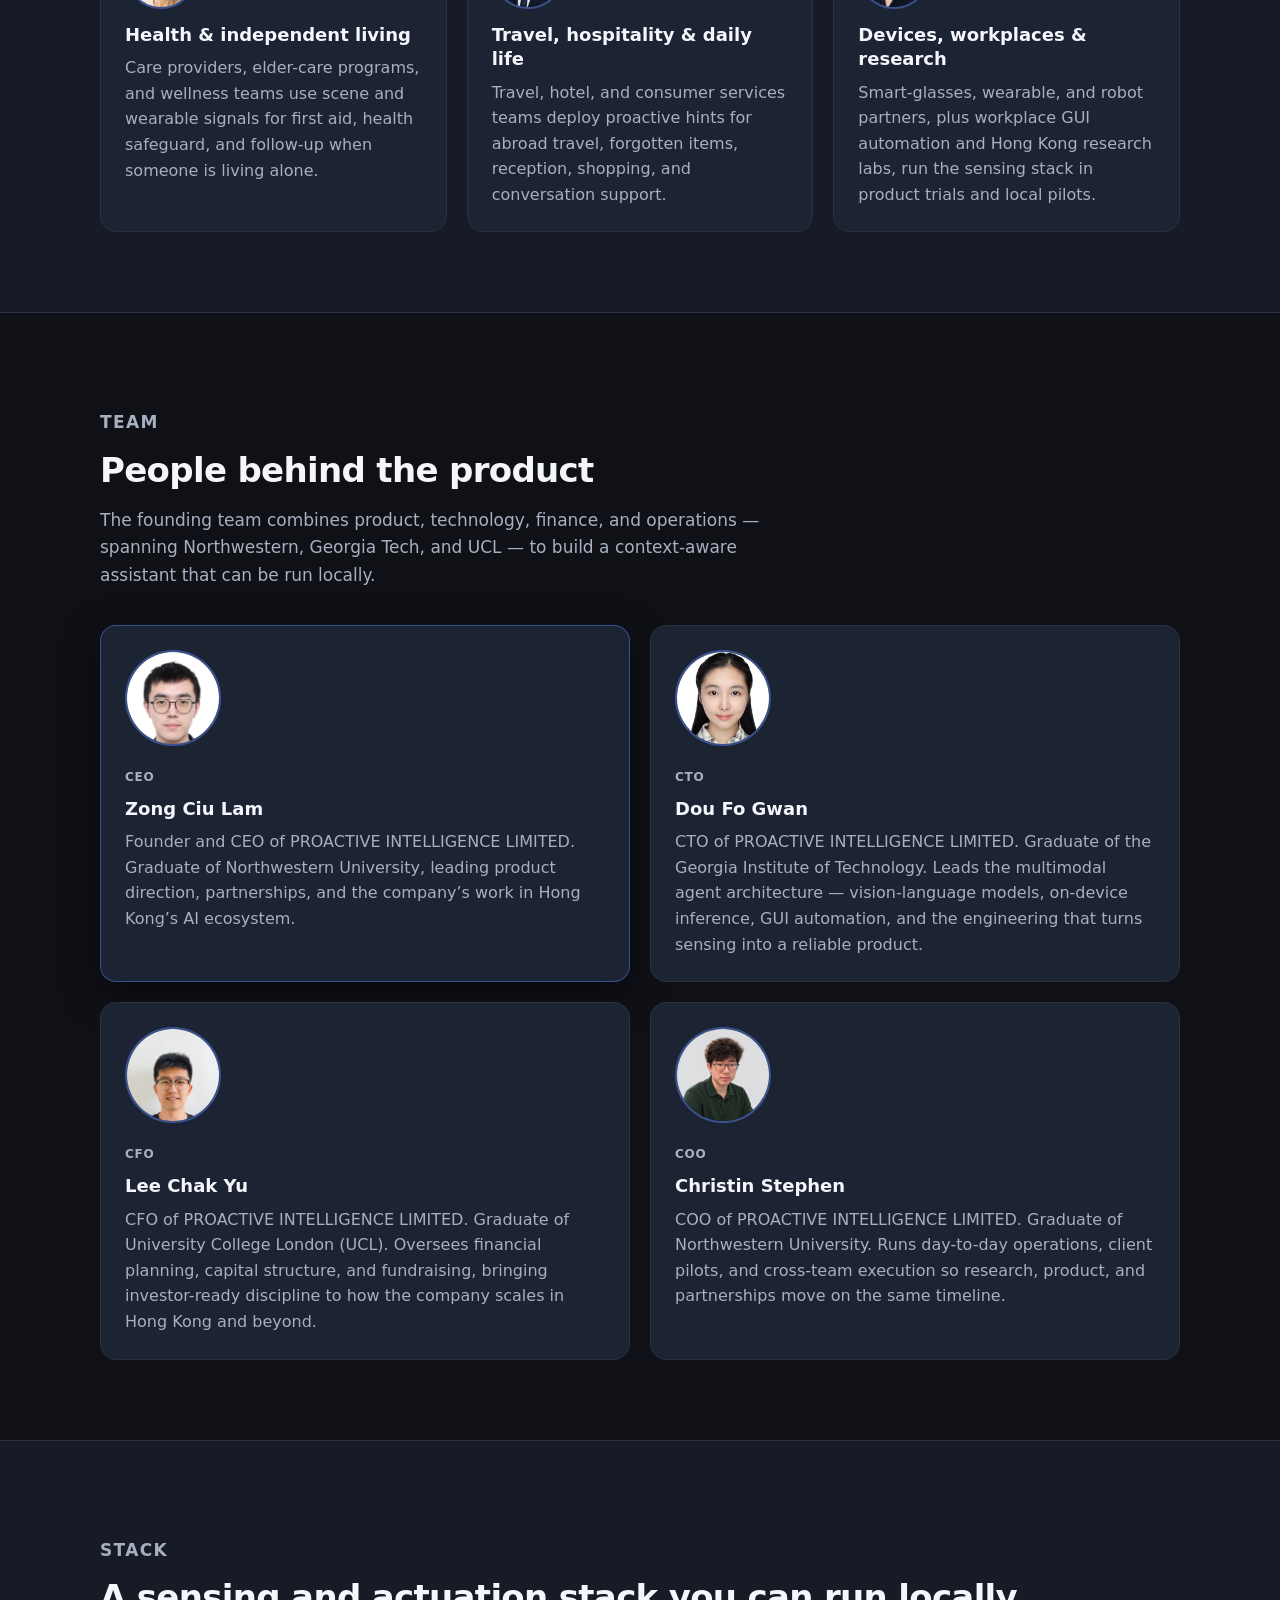
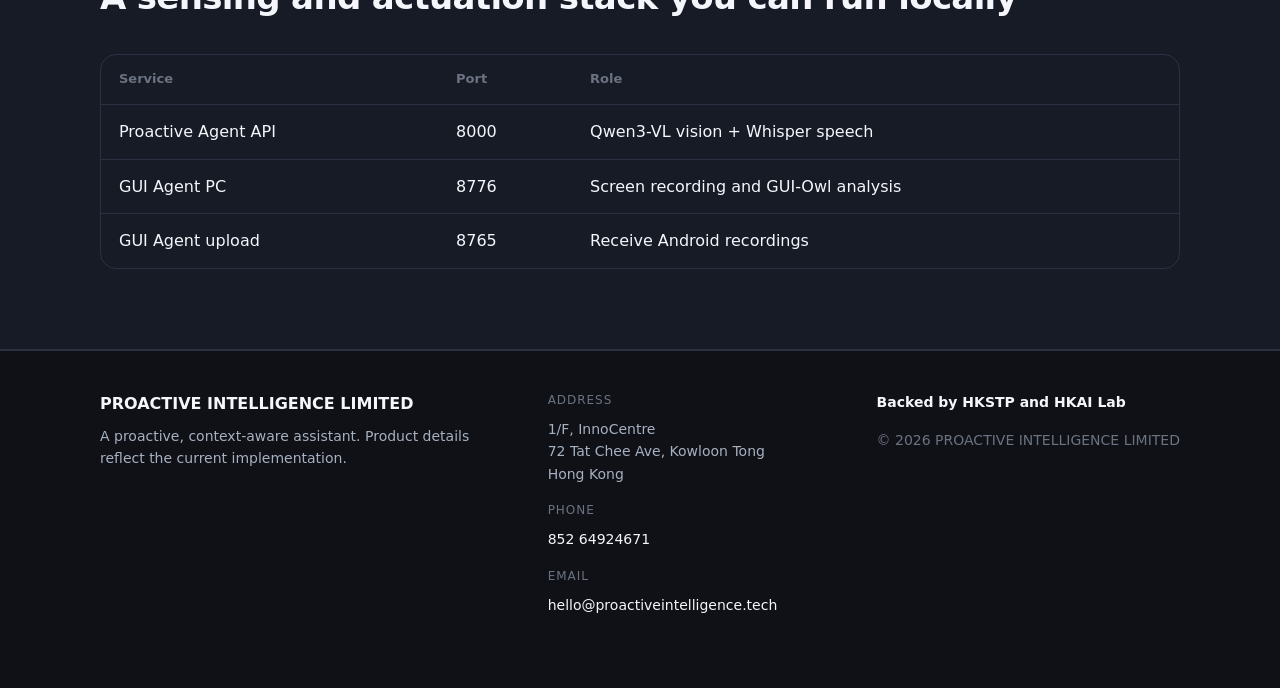
==== commit cf18fa21: "Prefix the products heading with QIAN BOT. Co-authored-by: Cursor <cursoragent@cursor.com>" ====
--- a/index.html
+++ b/index.html
@@ -128,7 +128,7 @@
         <div class="wrap">
           <header class="section-head">
             <p class="eyebrow" data-i18n="products.eyebrow">Products</p>
-            <h2 data-i18n="products.title">One sensing stack, two product lines</h2>
+            <h2 data-i18n="products.title">QIAN BOT：One sensing stack, two product lines</h2>
           </header>
           <div class="product-grid">
             <article class="product-card featured">
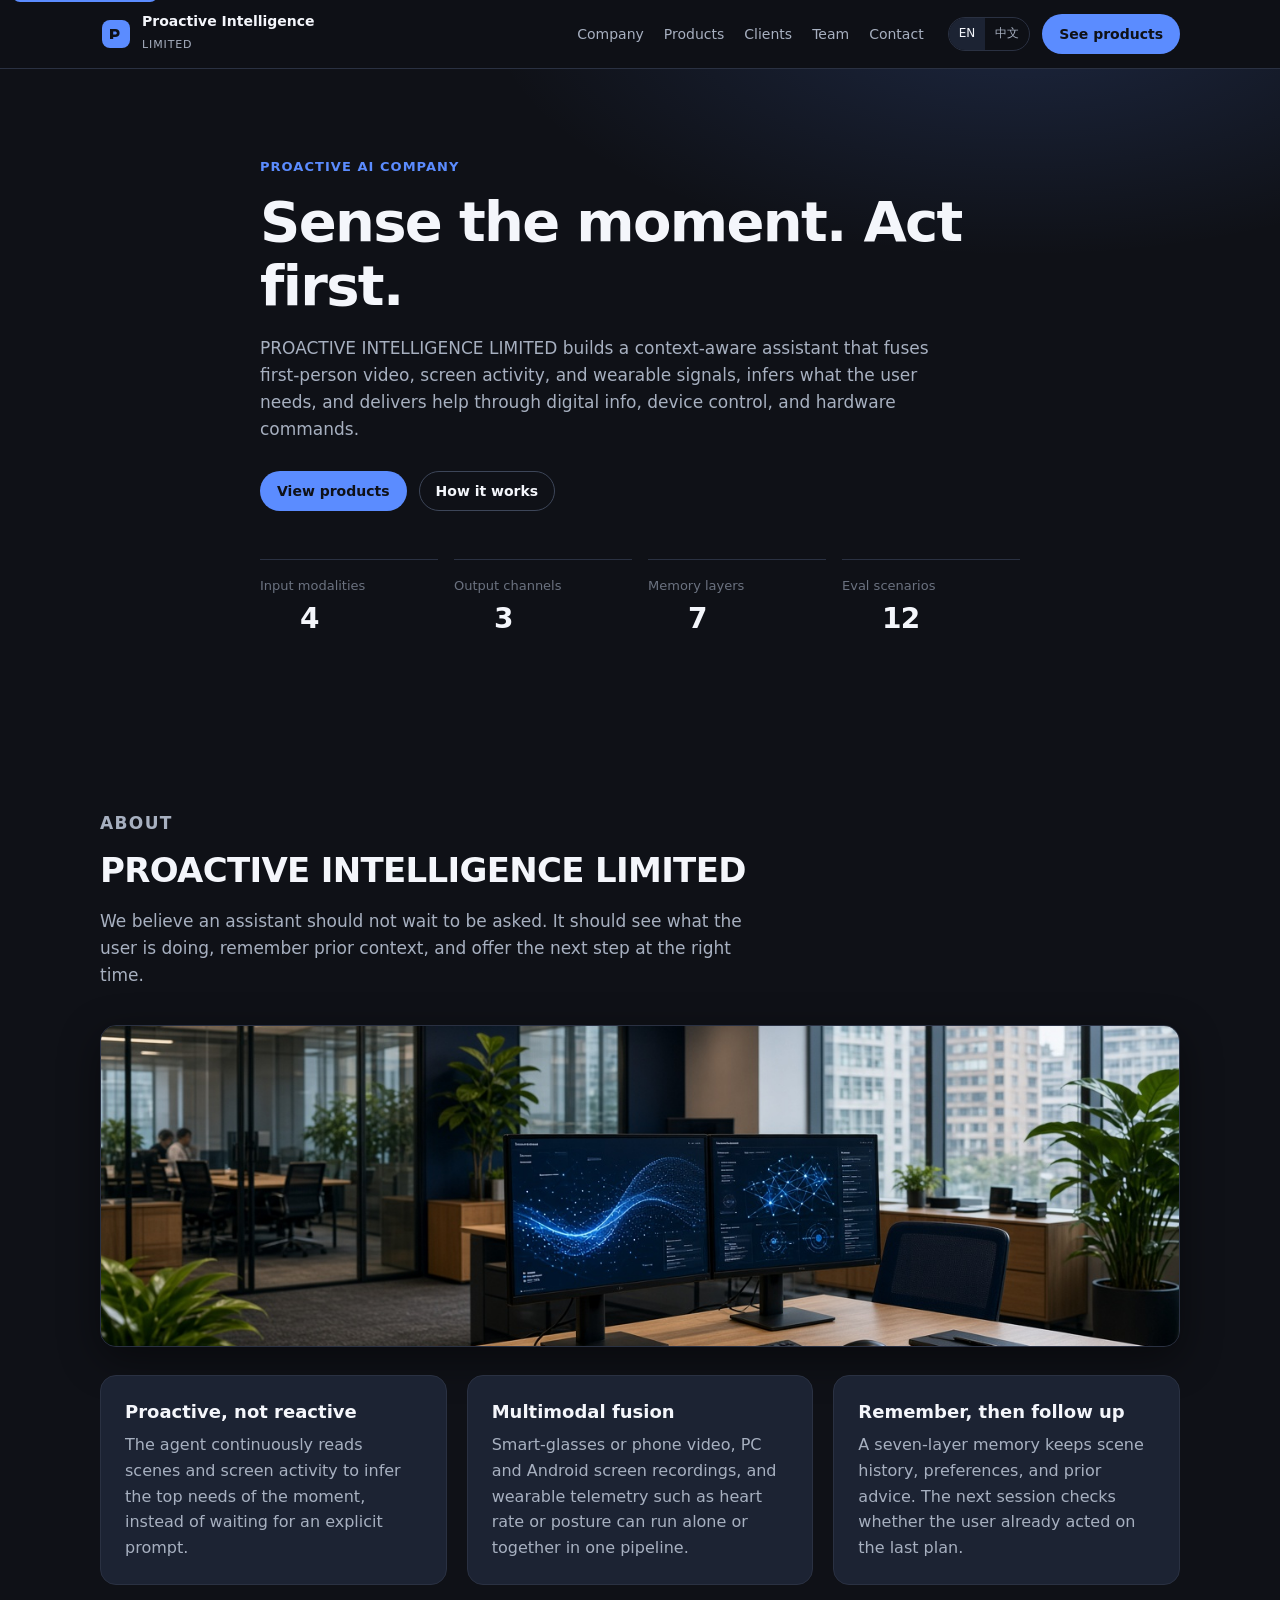
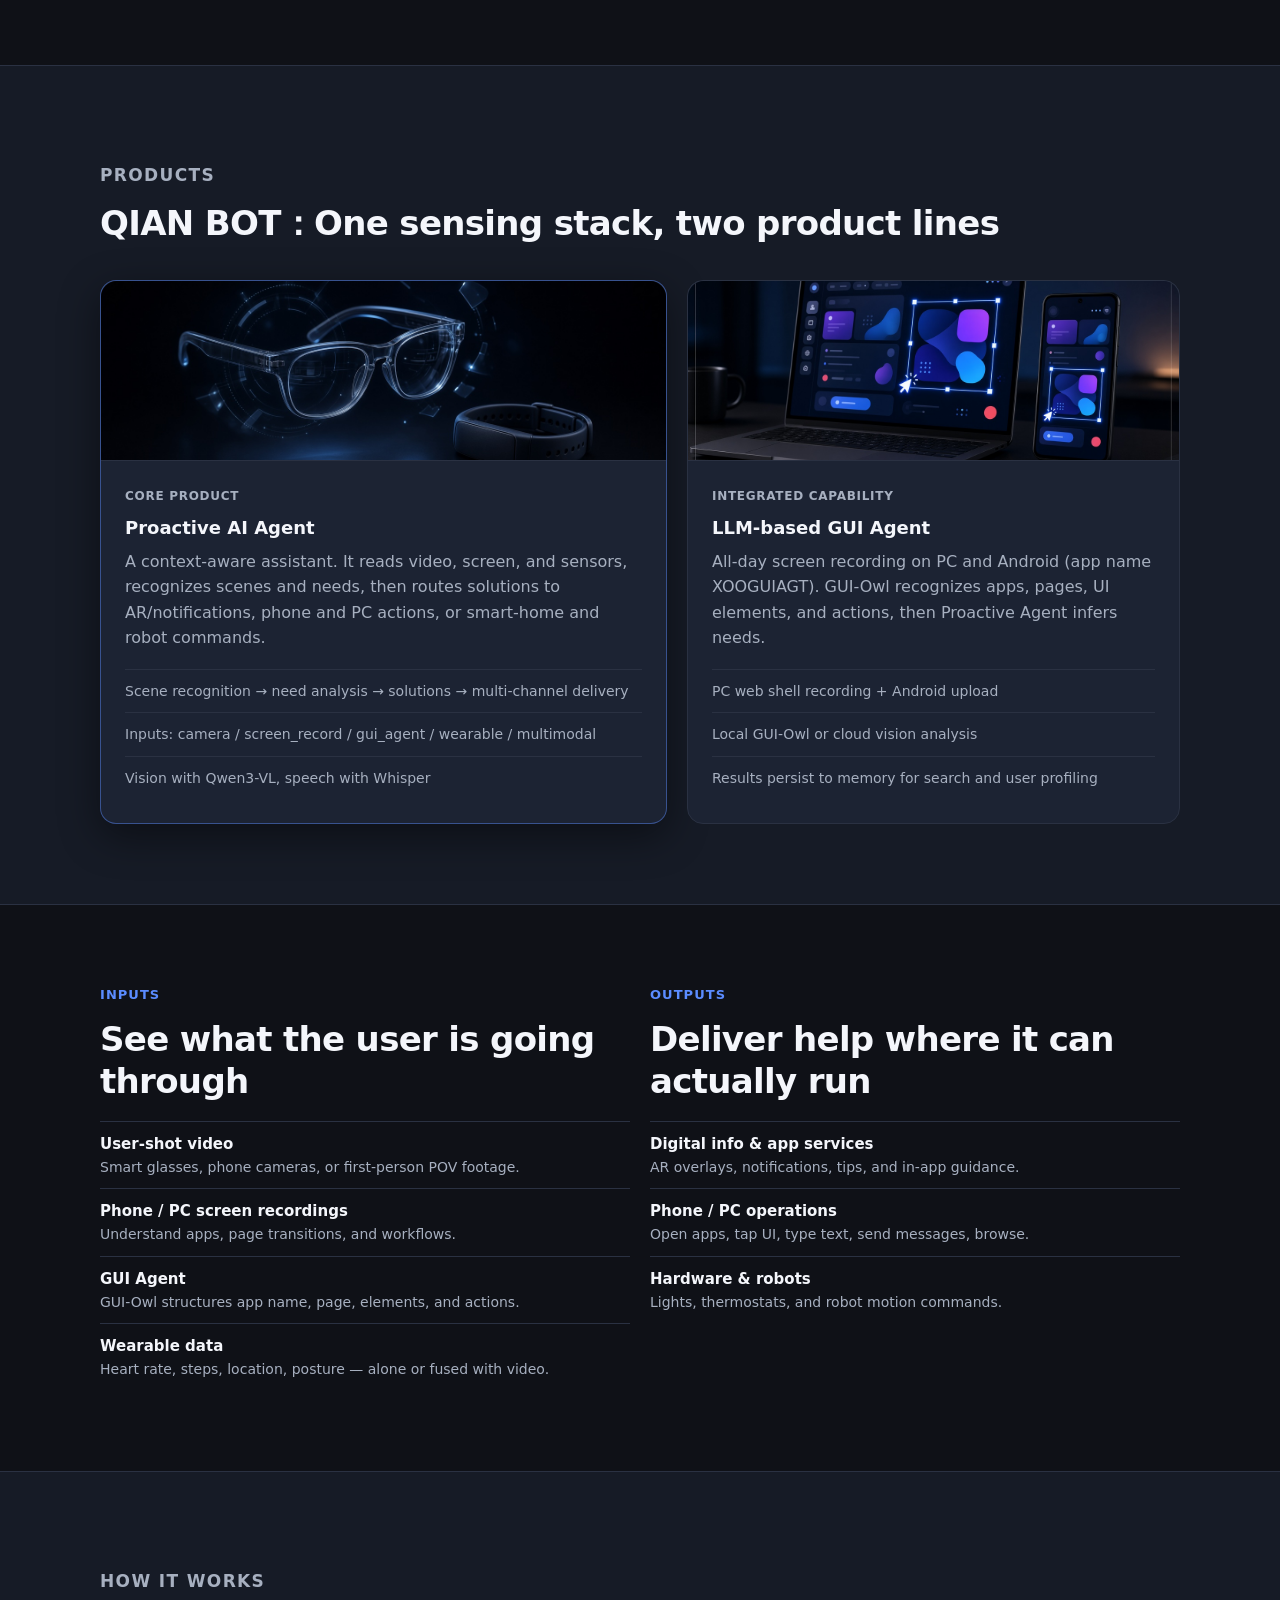
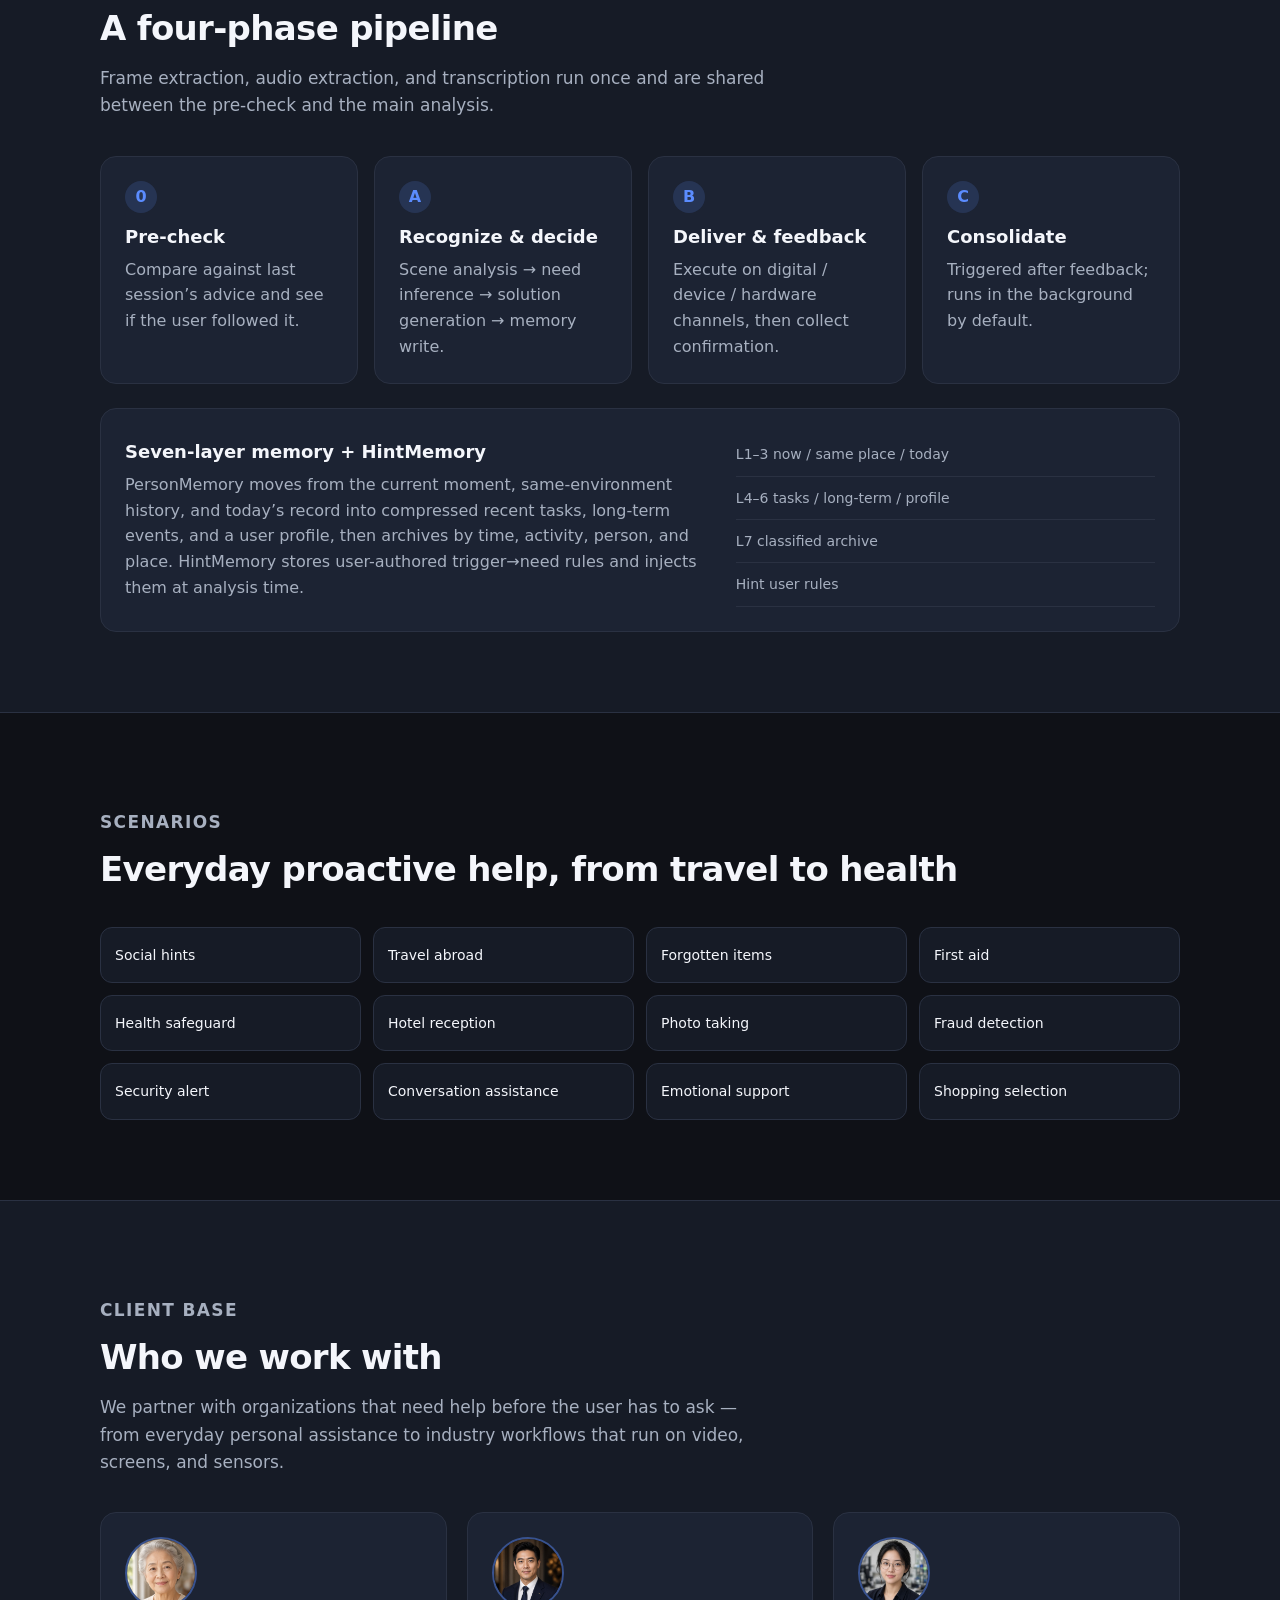
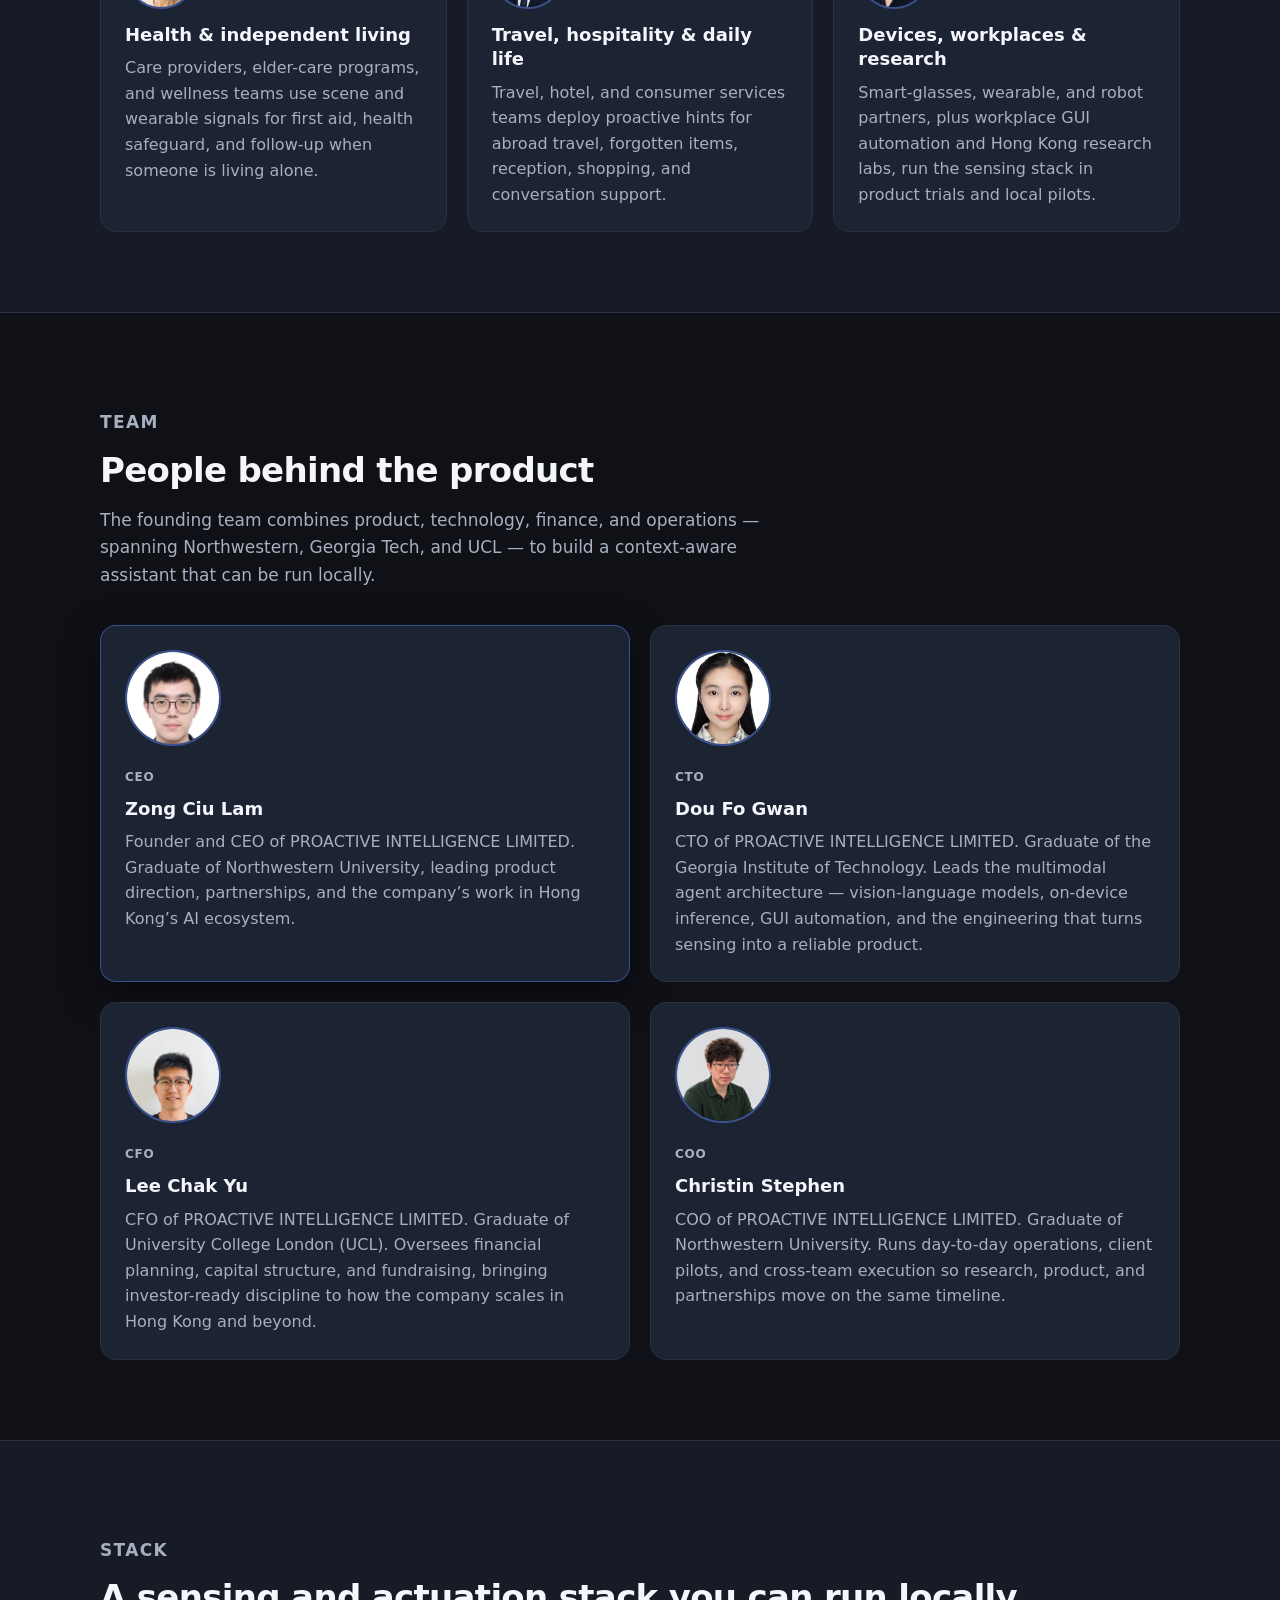
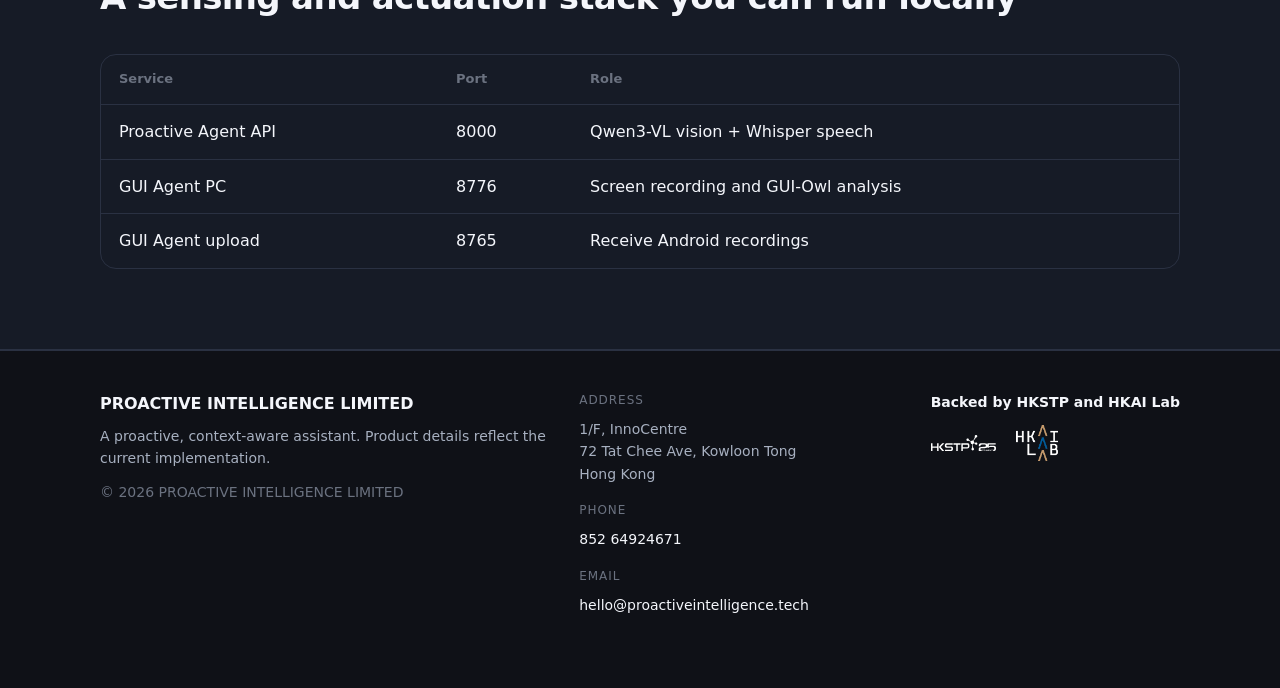
==== commit 47582deb: "Add partner logos under Backed by and move the copyright line. Co-authored-by: Cursor <cursoragent@c" ====
--- a/index.html
+++ b/index.html
@@ -448,6 +448,7 @@
         <div>
           <strong>PROACTIVE INTELLIGENCE LIMITED</strong>
           <p data-i18n="footer.p">A proactive, context-aware assistant. Product details reflect the current implementation.</p>
+          <p class="copyright">© 2026 PROACTIVE INTELLIGENCE LIMITED</p>
         </div>
         <address class="footer-contact">
           <p class="contact-label" data-i18n="footer.addrLabel">Address</p>
@@ -463,7 +464,10 @@
         </address>
         <div class="footer-meta">
           <p class="backed-by" data-i18n="footer.backed">Backed by HKSTP and HKAI Lab</p>
-          <p class="copyright">© 2026 PROACTIVE INTELLIGENCE LIMITED</p>
+          <div class="partner-logos">
+            <img src="images/logo-hkstp.svg" alt="HKSTP" />
+            <img src="images/logo-hkai-lab.png" alt="HKAI Lab" />
+          </div>
         </div>
       </div>
     </footer>
--- a/styles.css
+++ b/styles.css
@@ -531,7 +531,21 @@
 .footer-meta {
   display: flex;
   flex-direction: column;
-  gap: 8px;
+  gap: 12px;
+}
+
+.partner-logos {
+  display: flex;
+  align-items: center;
+  gap: 20px;
+  flex-wrap: wrap;
+}
+
+.partner-logos img {
+  height: 36px;
+  width: auto;
+  max-width: 140px;
+  object-fit: contain;
 }
 
 .footer-contact {
@@ -573,6 +587,7 @@
 
 .copyright {
   color: var(--faint) !important;
+  margin-top: 12px !important;
 }
 
 :focus-visible {
@@ -602,10 +617,6 @@
 
   .footer-inner {
     grid-template-columns: 1fr 1fr;
-  }
-
-  .copyright {
-    grid-column: 1 / -1;
   }
 }
 
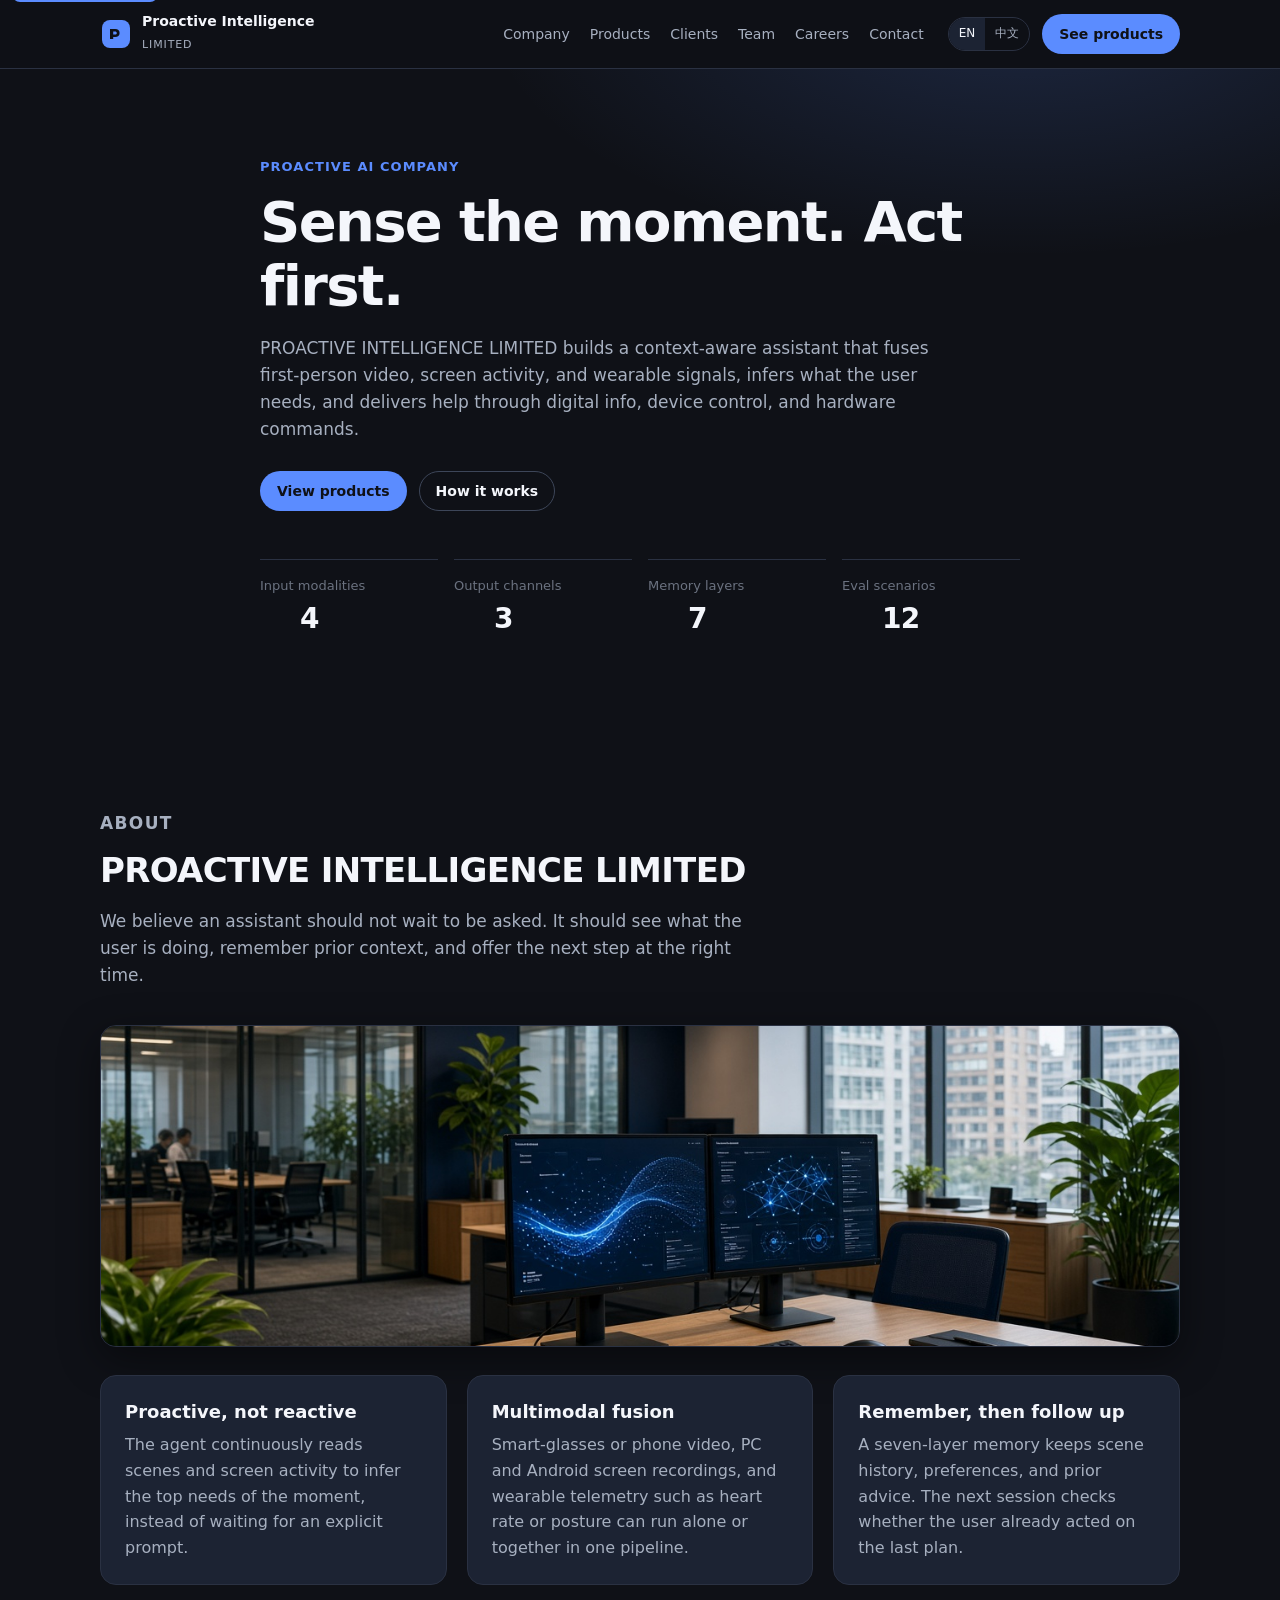
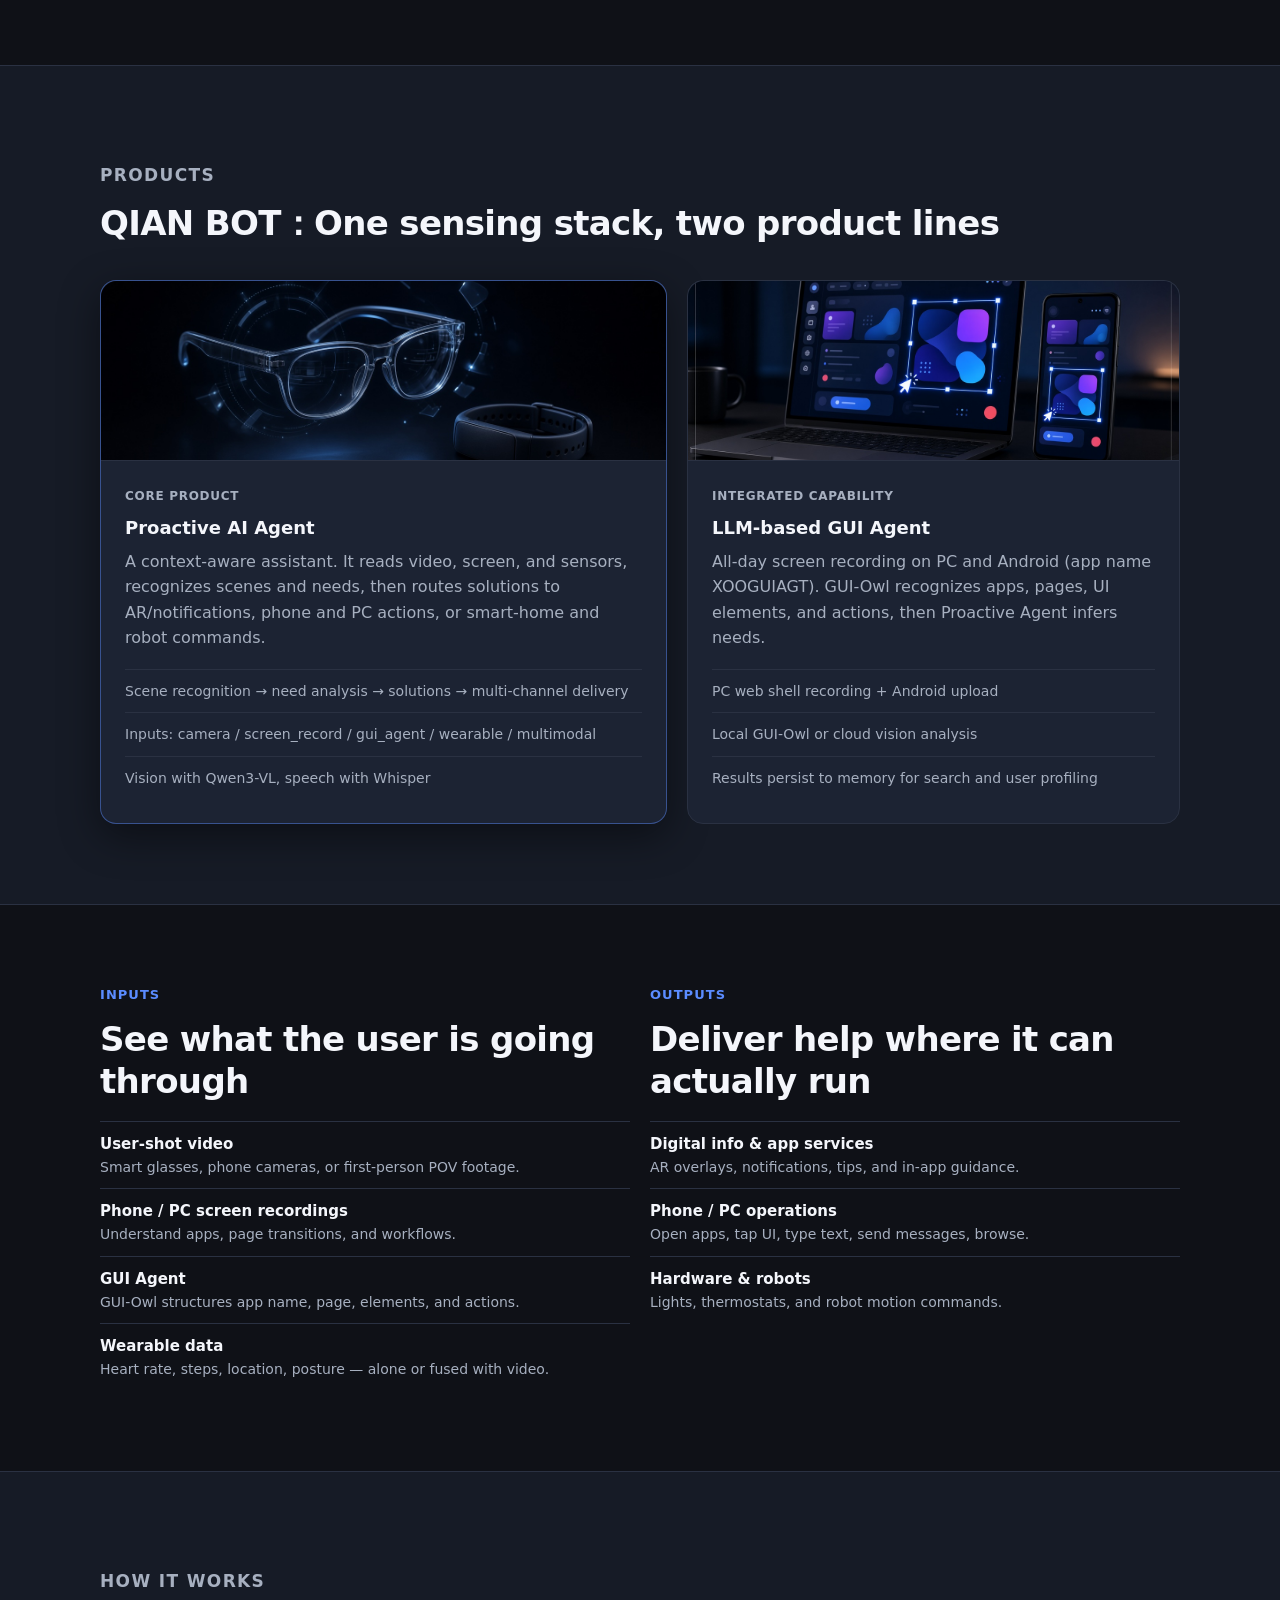
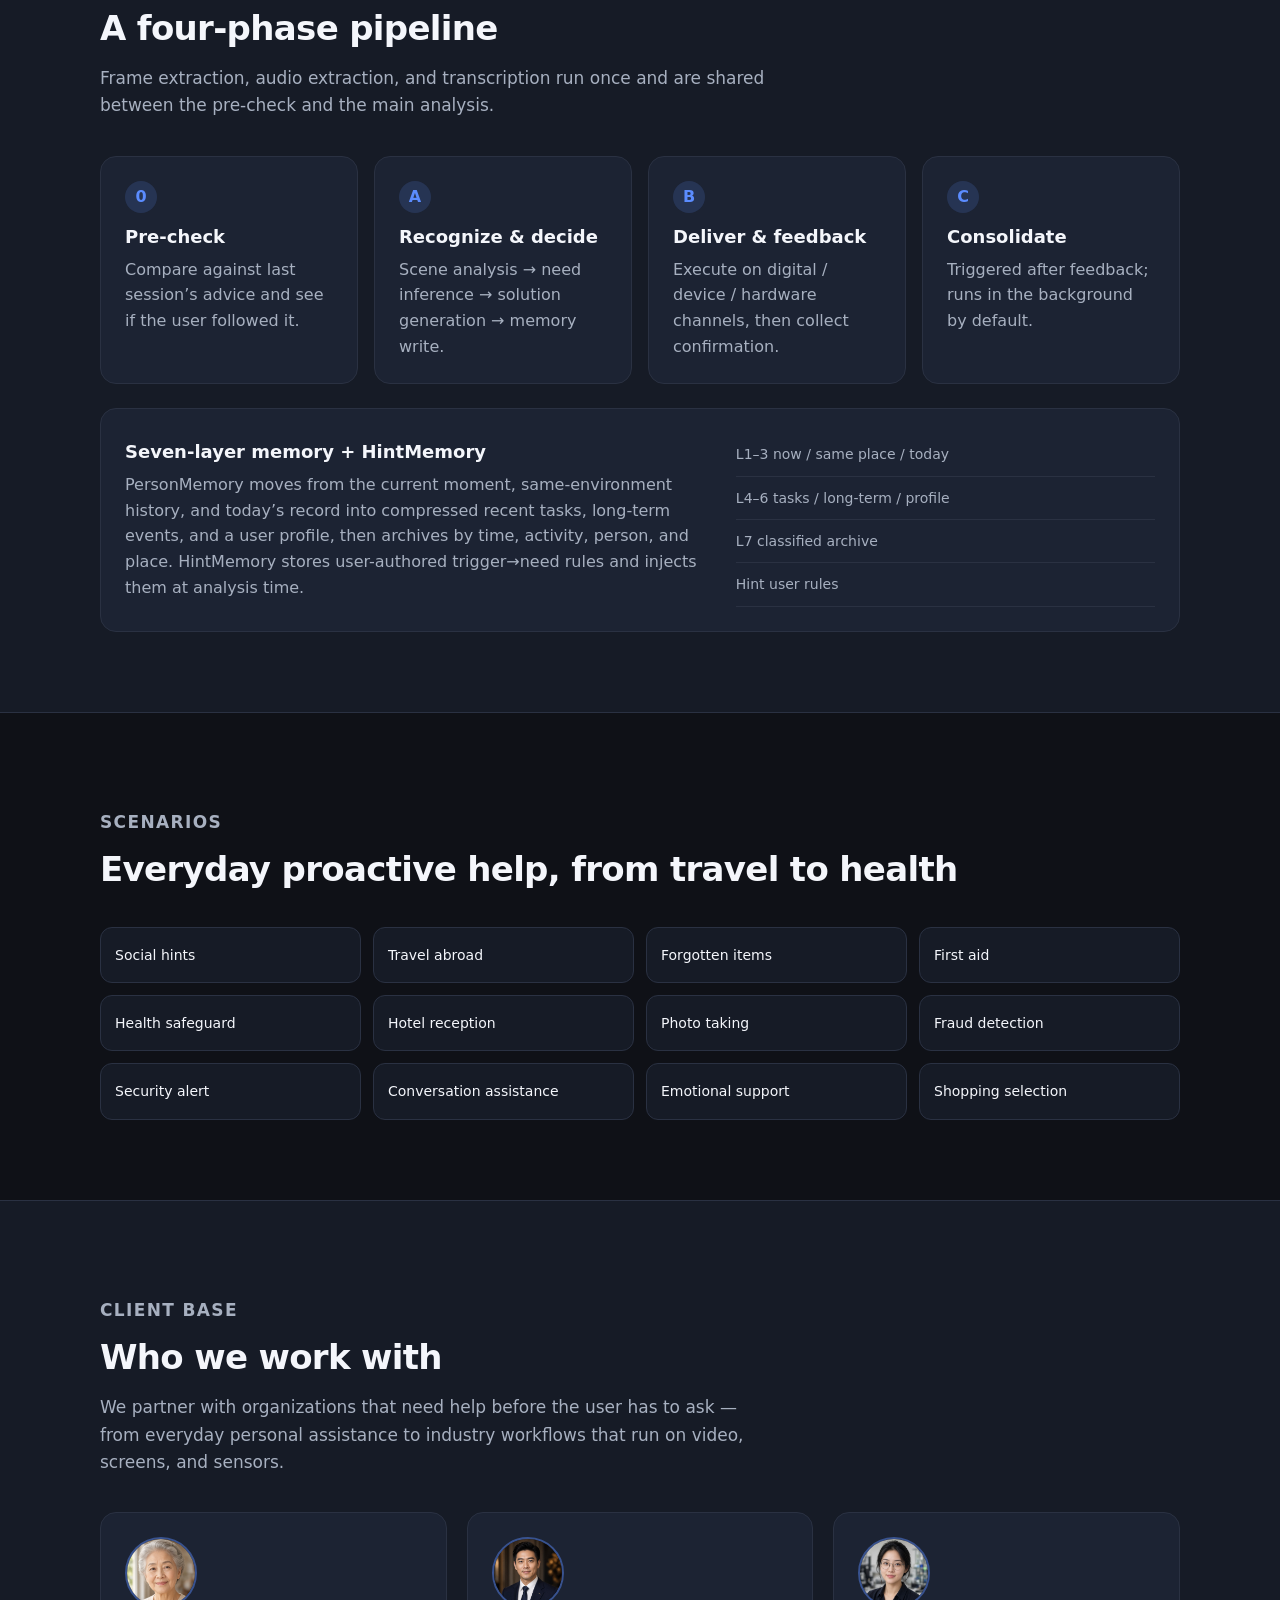
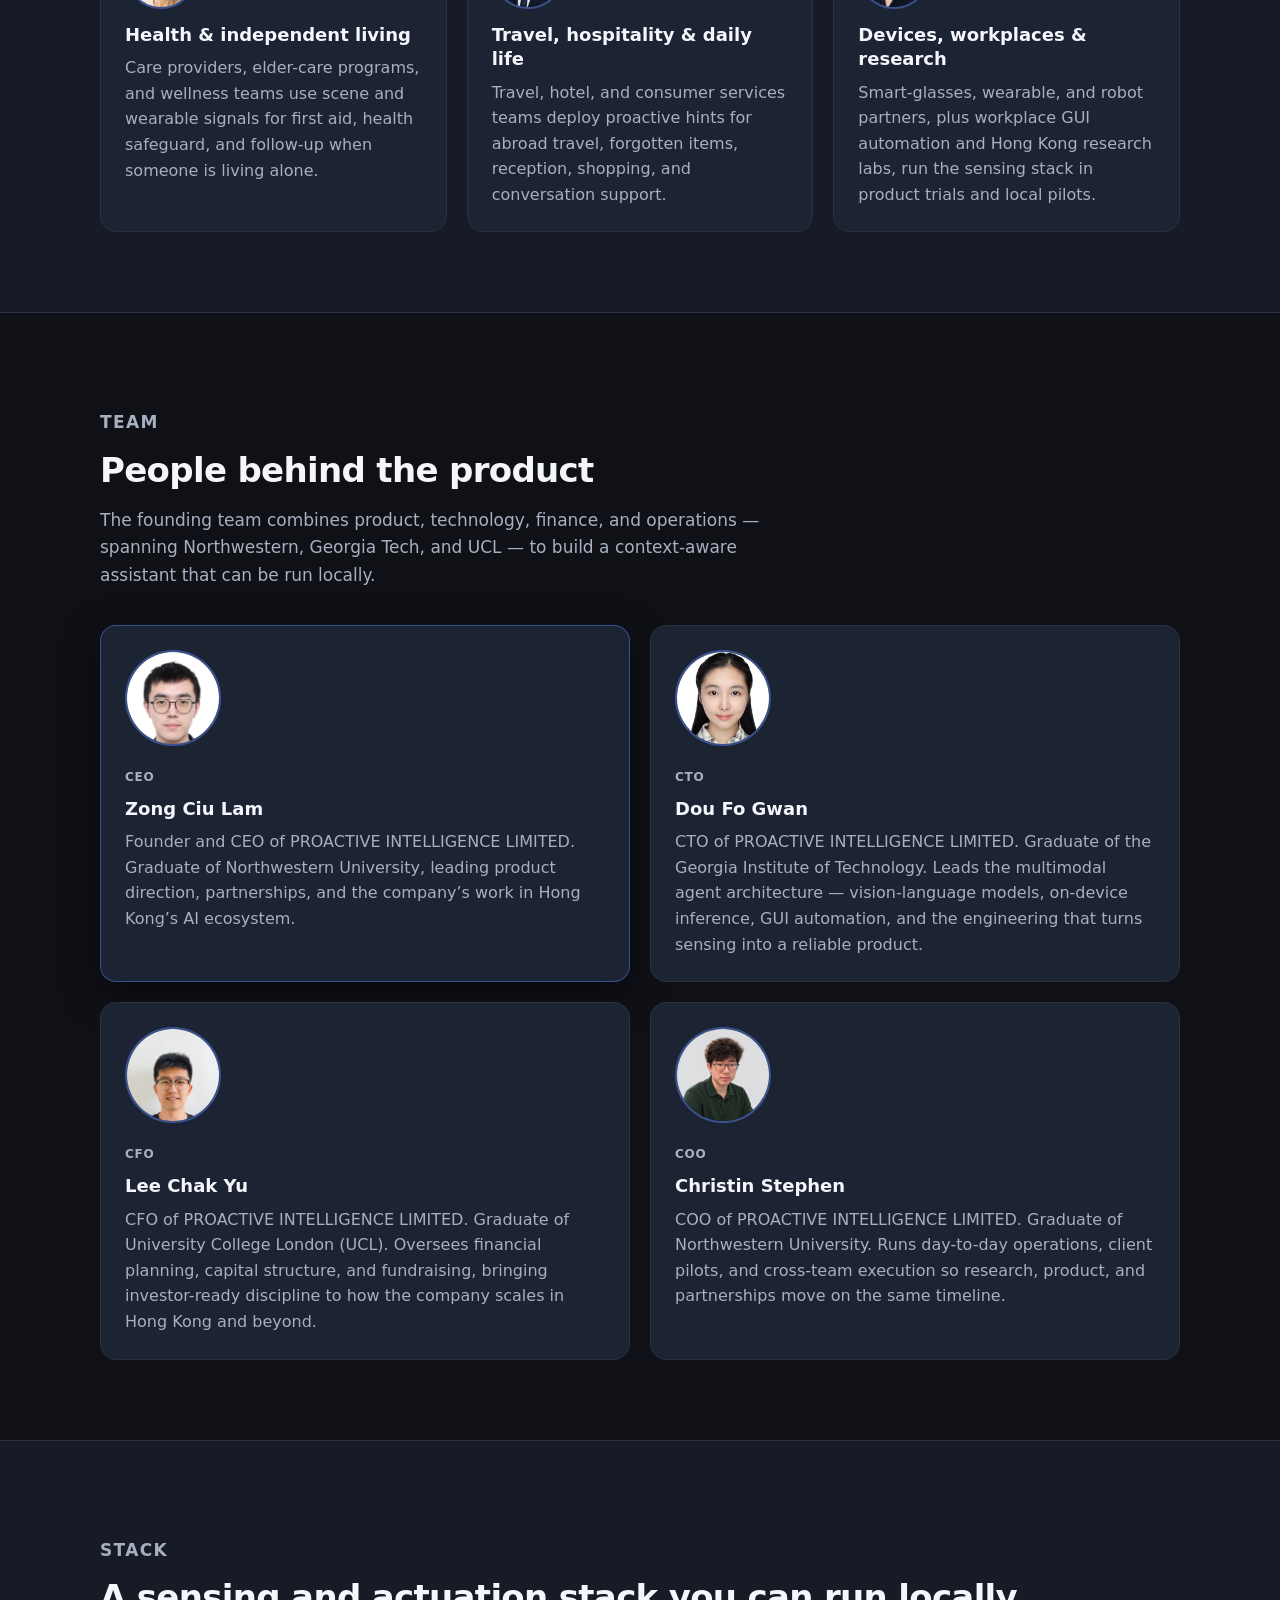
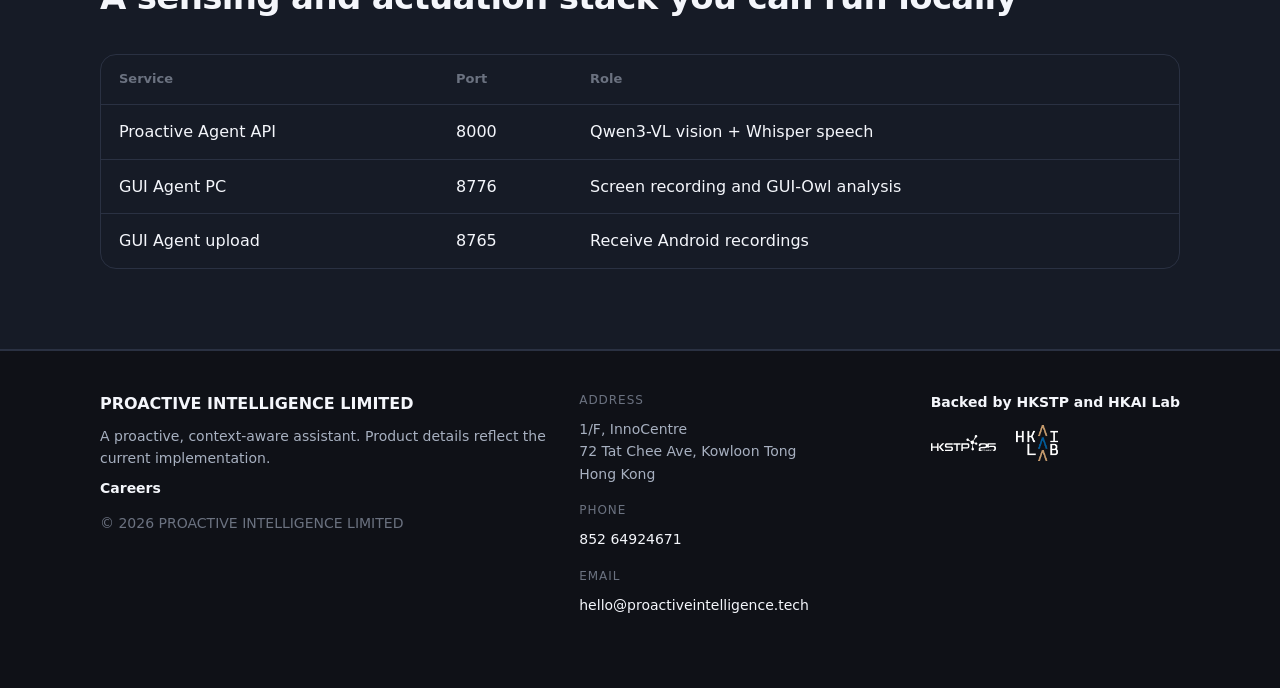
==== commit 3a8d4261: "Add a careers page with four open engineering roles. Co-authored-by: Cursor <cursoragent@cursor.com>" ====
--- a/index.html
+++ b/index.html
@@ -40,6 +40,7 @@
           <a href="#products" data-i18n="nav.products">Products</a>
           <a href="#clients" data-i18n="nav.clients">Clients</a>
           <a href="#team" data-i18n="nav.team">Team</a>
+          <a href="career.html" data-i18n="nav.career">Careers</a>
           <a href="#contact" data-i18n="nav.contact">Contact</a>
         </nav>
         <div class="header-actions">
@@ -448,6 +449,7 @@
         <div>
           <strong>PROACTIVE INTELLIGENCE LIMITED</strong>
           <p data-i18n="footer.p">A proactive, context-aware assistant. Product details reflect the current implementation.</p>
+          <p><a class="footer-link" href="career.html" data-i18n="nav.career">Careers</a></p>
           <p class="copyright">© 2026 PROACTIVE INTELLIGENCE LIMITED</p>
         </div>
         <address class="footer-contact">
--- a/styles.css
+++ b/styles.css
@@ -131,8 +131,13 @@
 }
 
 .nav a:hover,
-.nav a:focus-visible {
-  color: var(--text);
+.nav a:focus-visible,
+.nav a[aria-current="page"] {
+  color: var(--text);
+}
+
+.nav a[aria-current="page"] {
+  font-weight: 600;
 }
 
 .header-actions {
@@ -590,6 +595,116 @@
   margin-top: 12px !important;
 }
 
+.footer-link {
+  color: var(--text);
+  font-weight: 600;
+}
+
+.footer-link:hover,
+.footer-link:focus-visible {
+  color: var(--accent);
+}
+
+.page-hero {
+  padding: 72px 0 48px;
+  background:
+    radial-gradient(900px 420px at 80% -10%, rgba(91, 140, 255, 0.18), transparent 60%),
+    var(--bg);
+}
+
+.apply-note {
+  margin-top: 20px;
+  color: var(--muted);
+  font-size: 16px;
+}
+
+.job-jump {
+  display: flex;
+  flex-wrap: wrap;
+  gap: 10px;
+  margin-bottom: 28px;
+}
+
+.job-jump a {
+  border: 1px solid var(--border-strong);
+  border-radius: 999px;
+  padding: 8px 14px;
+  color: var(--muted);
+  font-size: 14px;
+  background: var(--bg);
+}
+
+.job-jump a:hover,
+.job-jump a:focus-visible {
+  color: var(--text);
+  border-color: var(--accent);
+}
+
+.job-list {
+  display: grid;
+  gap: 20px;
+}
+
+.job-card {
+  scroll-margin-top: 88px;
+}
+
+.job-card h2 {
+  font-size: clamp(22px, 2.4vw, 28px);
+}
+
+.job-intro {
+  color: var(--muted);
+  margin-top: 12px;
+  max-width: 72ch;
+}
+
+.duty-list {
+  list-style: none;
+  padding: 0;
+  margin-top: 18px;
+}
+
+.duty-list li {
+  padding: 12px 0;
+  border-top: 1px solid var(--border);
+  color: var(--muted);
+  font-size: 15px;
+}
+
+.duty-list strong {
+  display: block;
+  color: var(--text);
+  margin-bottom: 4px;
+}
+
+.job-actions {
+  margin-top: 20px;
+}
+
+.apply-band {
+  margin-top: 28px;
+  display: flex;
+  align-items: center;
+  justify-content: space-between;
+  gap: 24px;
+}
+
+.apply-band p {
+  max-width: 62ch;
+  margin-top: 0;
+}
+
+.apply-note a {
+  color: var(--text);
+  font-weight: 600;
+}
+
+.apply-note a:hover,
+.apply-note a:focus-visible {
+  color: var(--accent);
+}
+
 :focus-visible {
   outline: 2px solid var(--accent);
   outline-offset: 3px;
@@ -645,6 +760,11 @@
   .footer-inner {
     align-items: start;
   }
+
+  .apply-band {
+    flex-direction: column;
+    align-items: flex-start;
+  }
 }
 
 @media (prefers-reduced-motion: reduce) {
